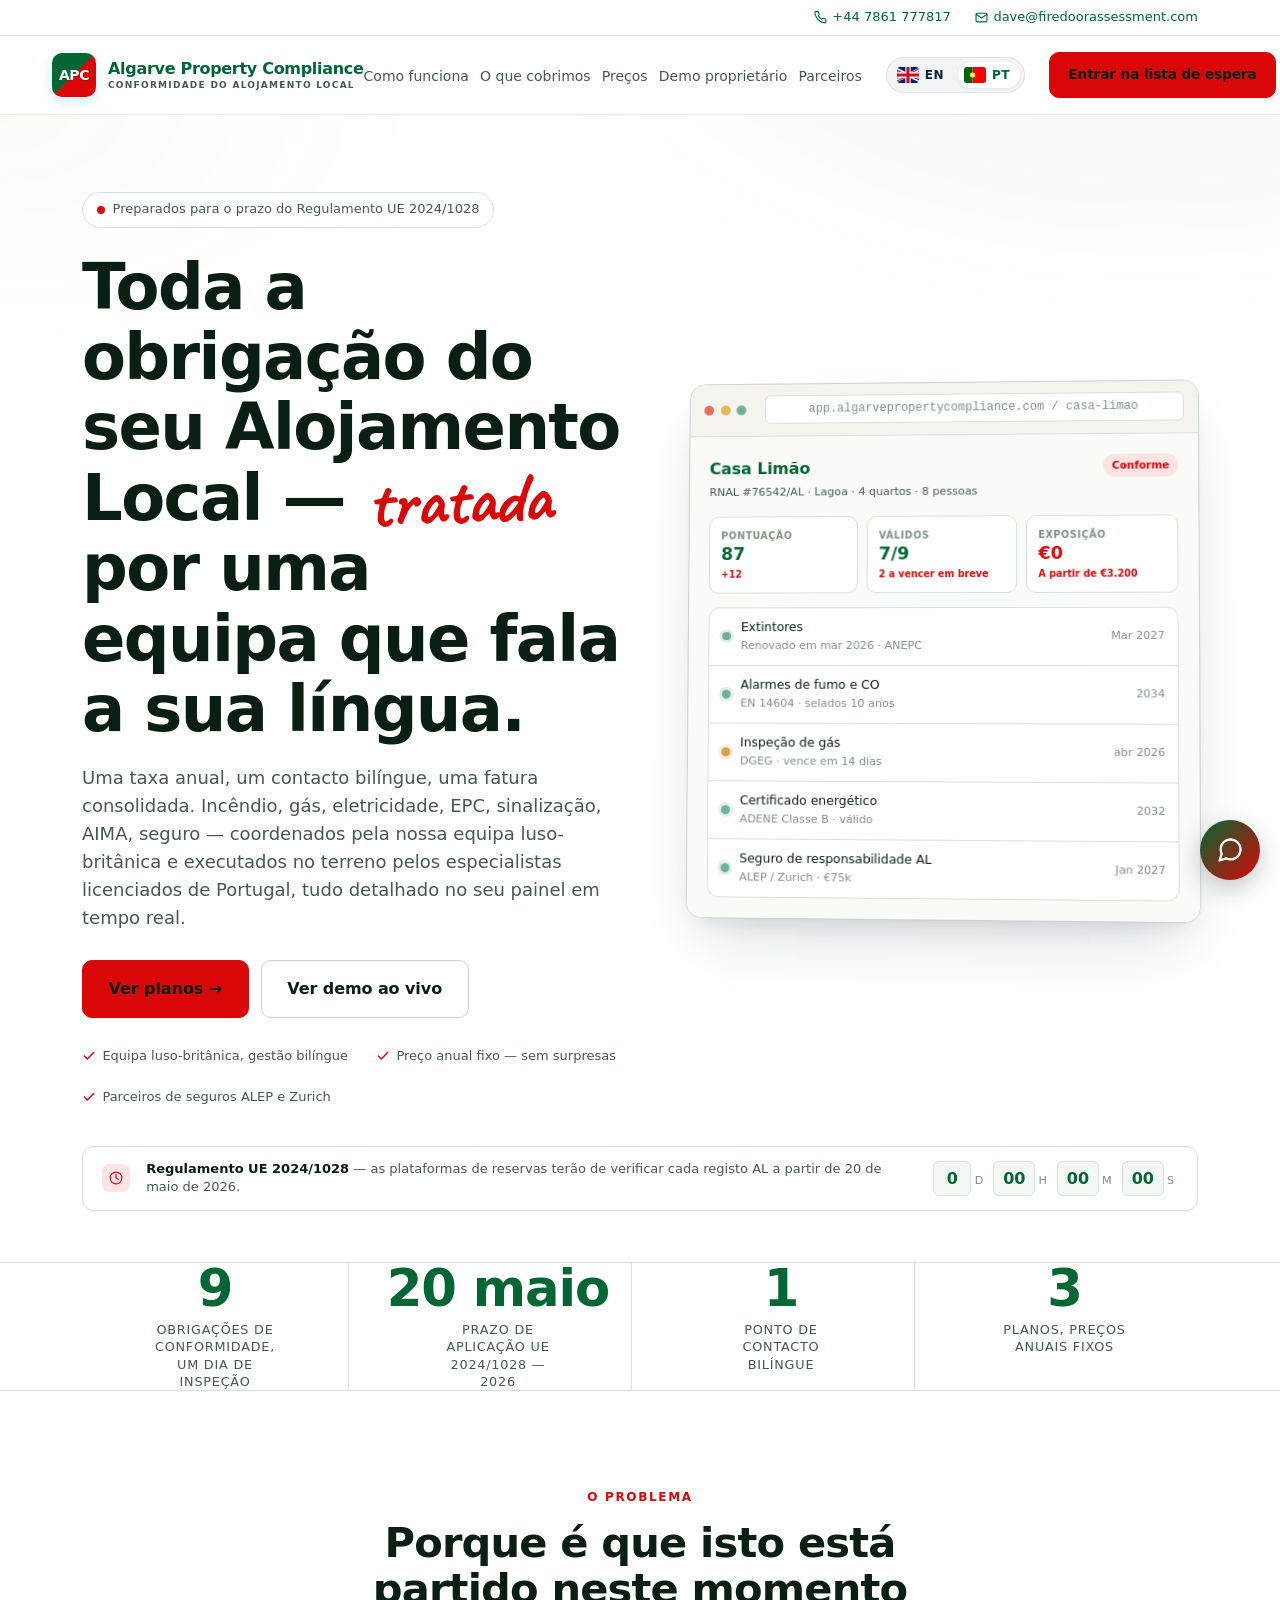
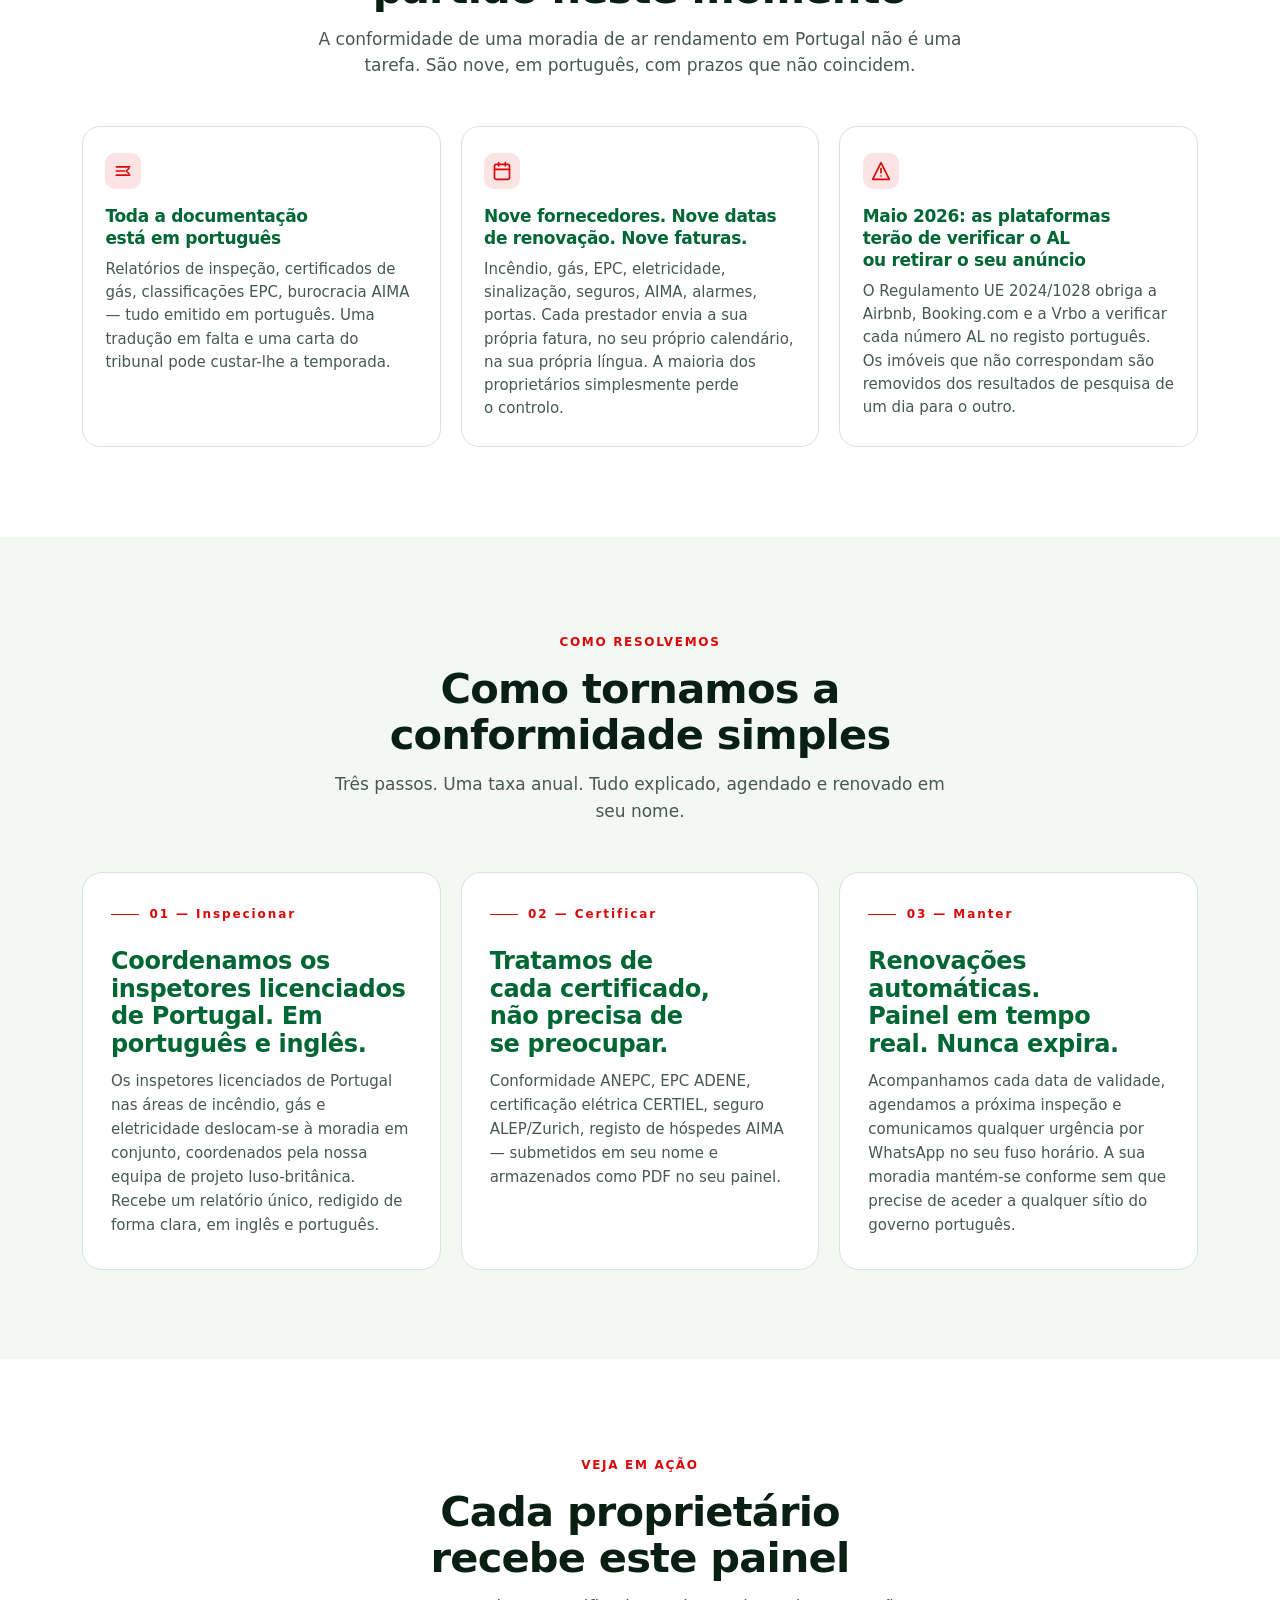
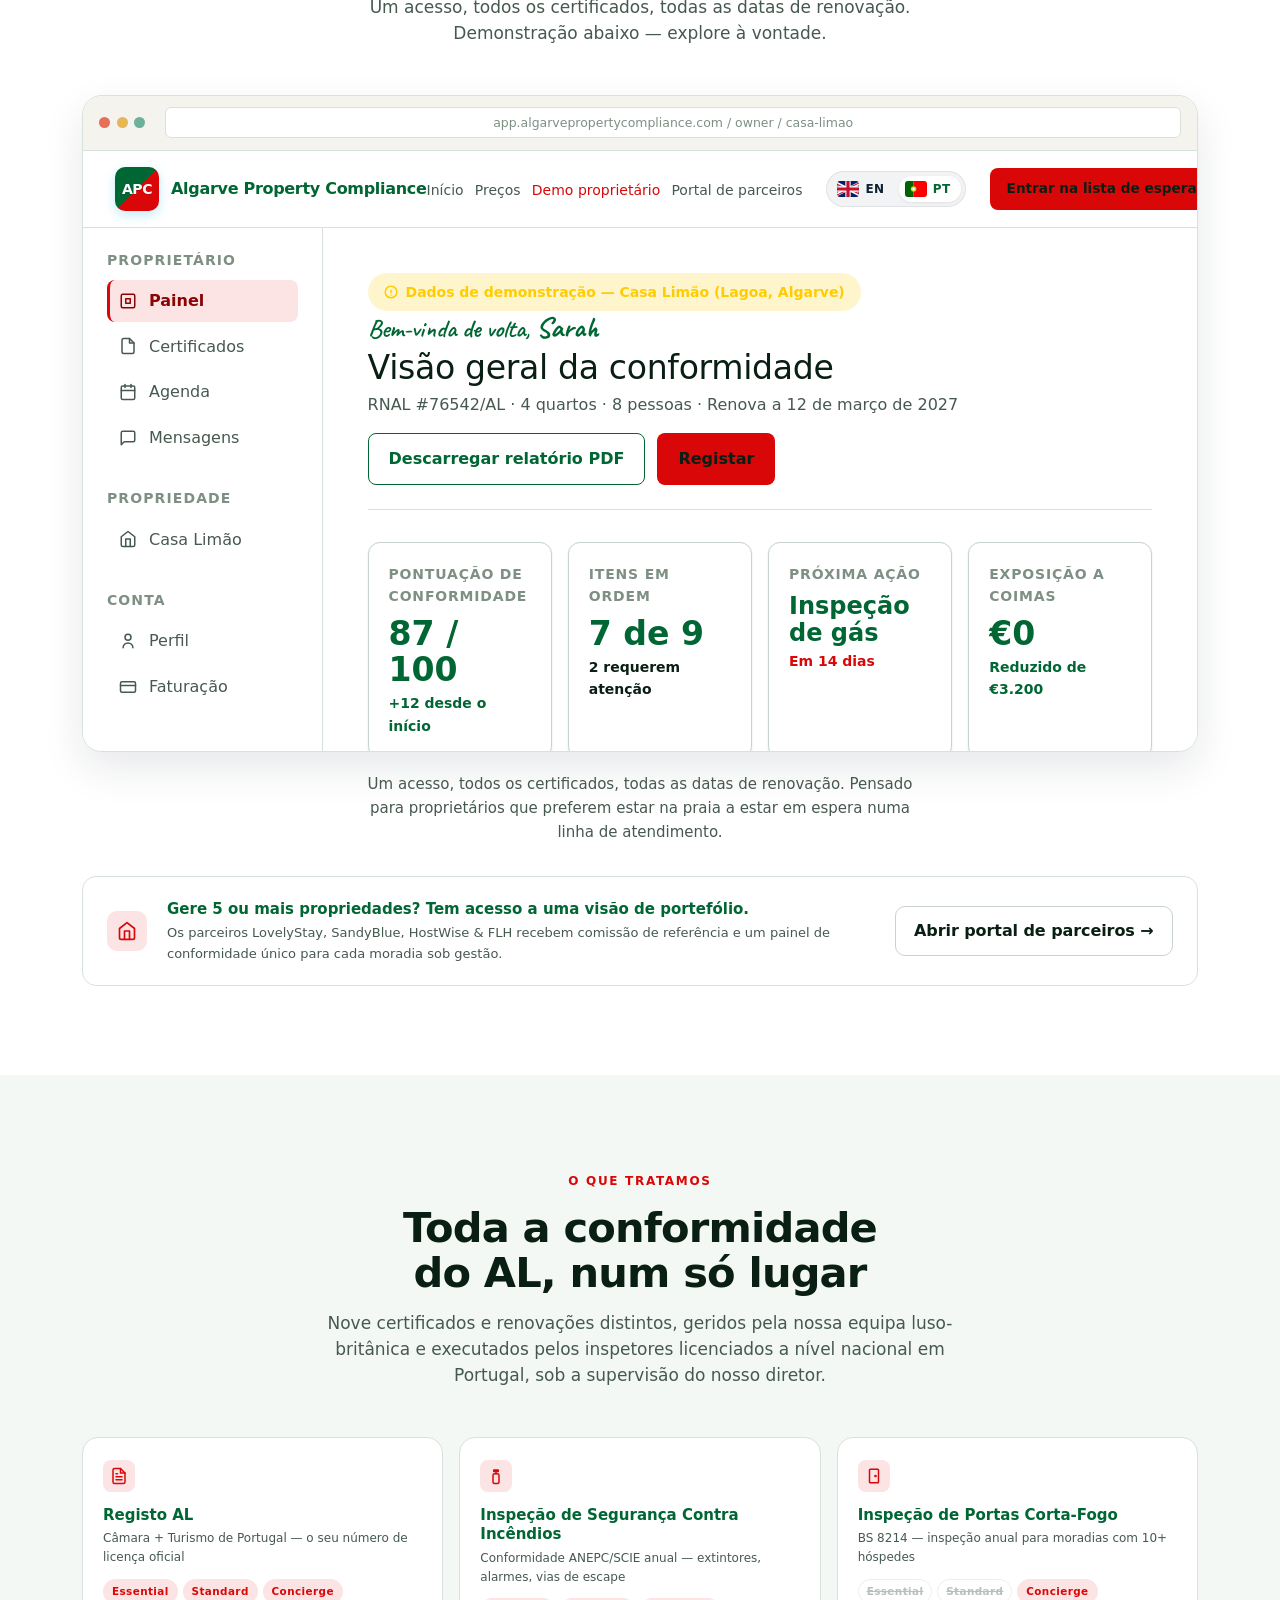
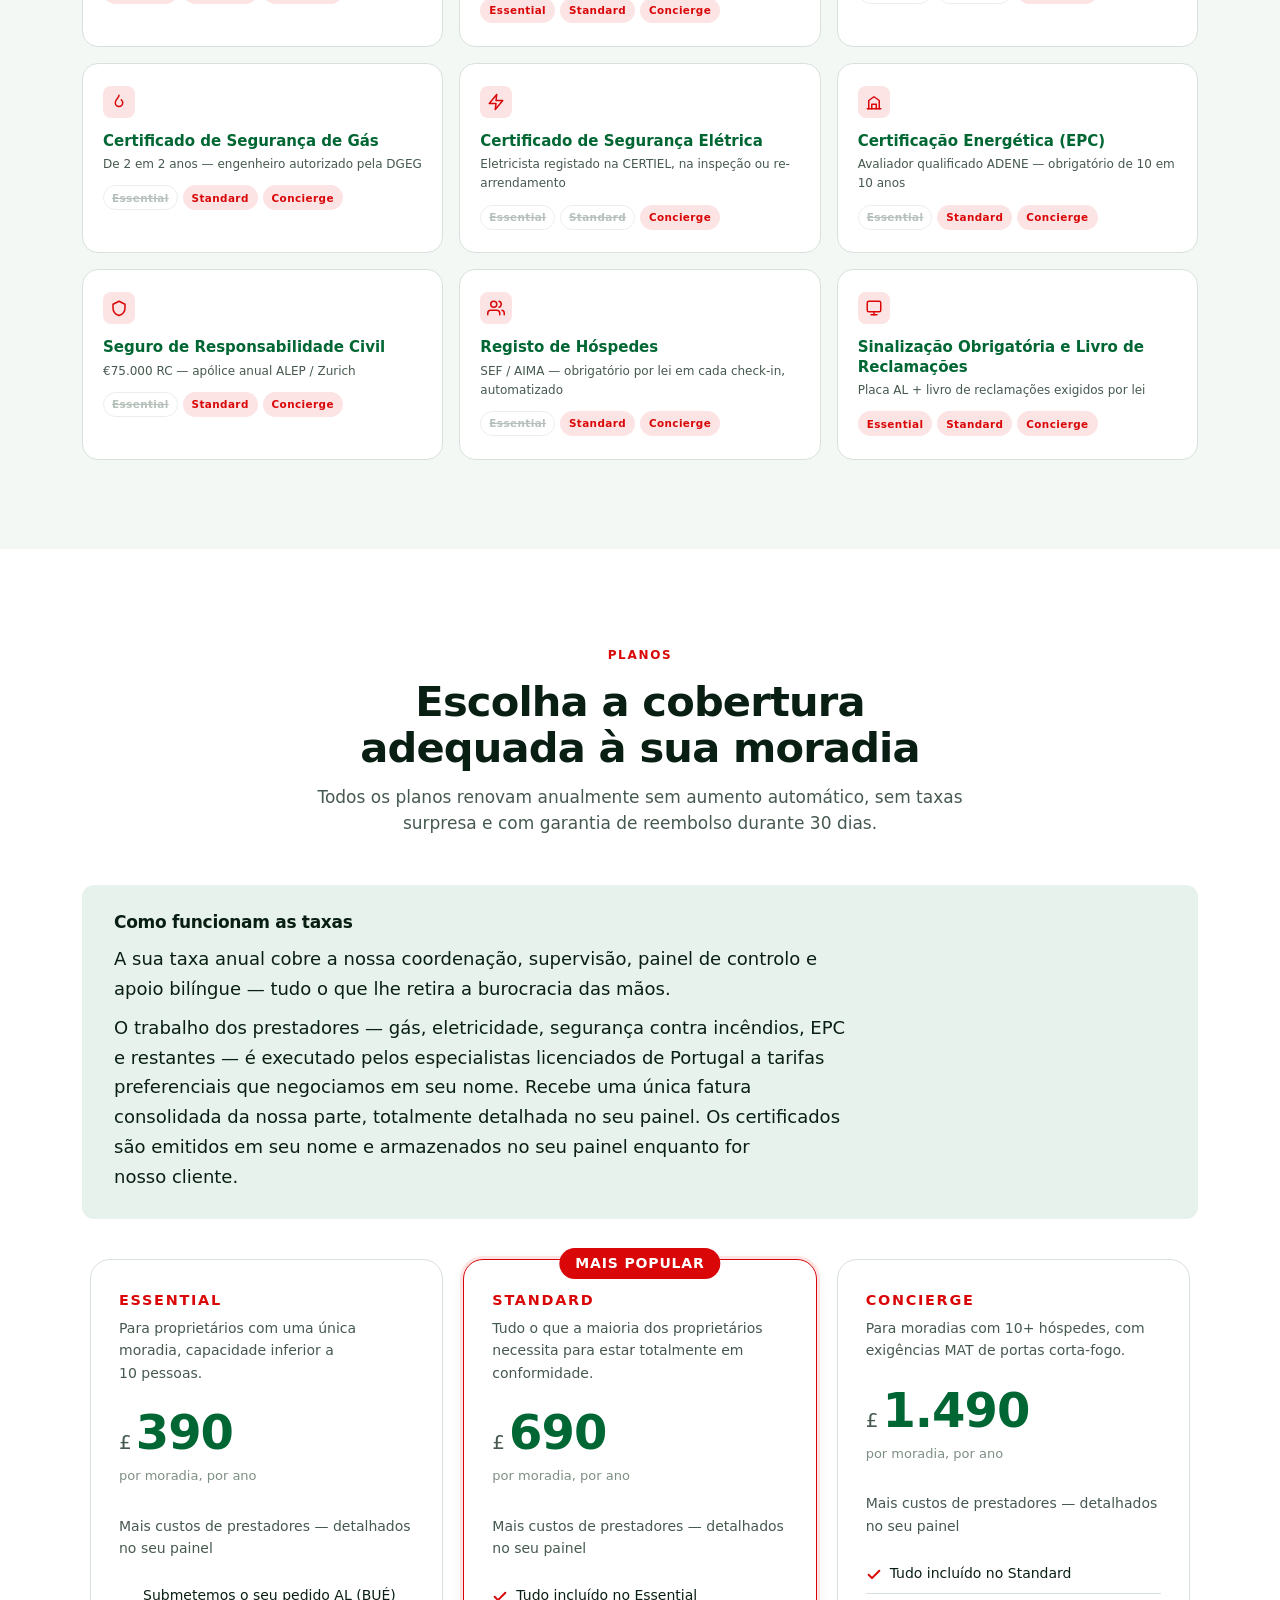
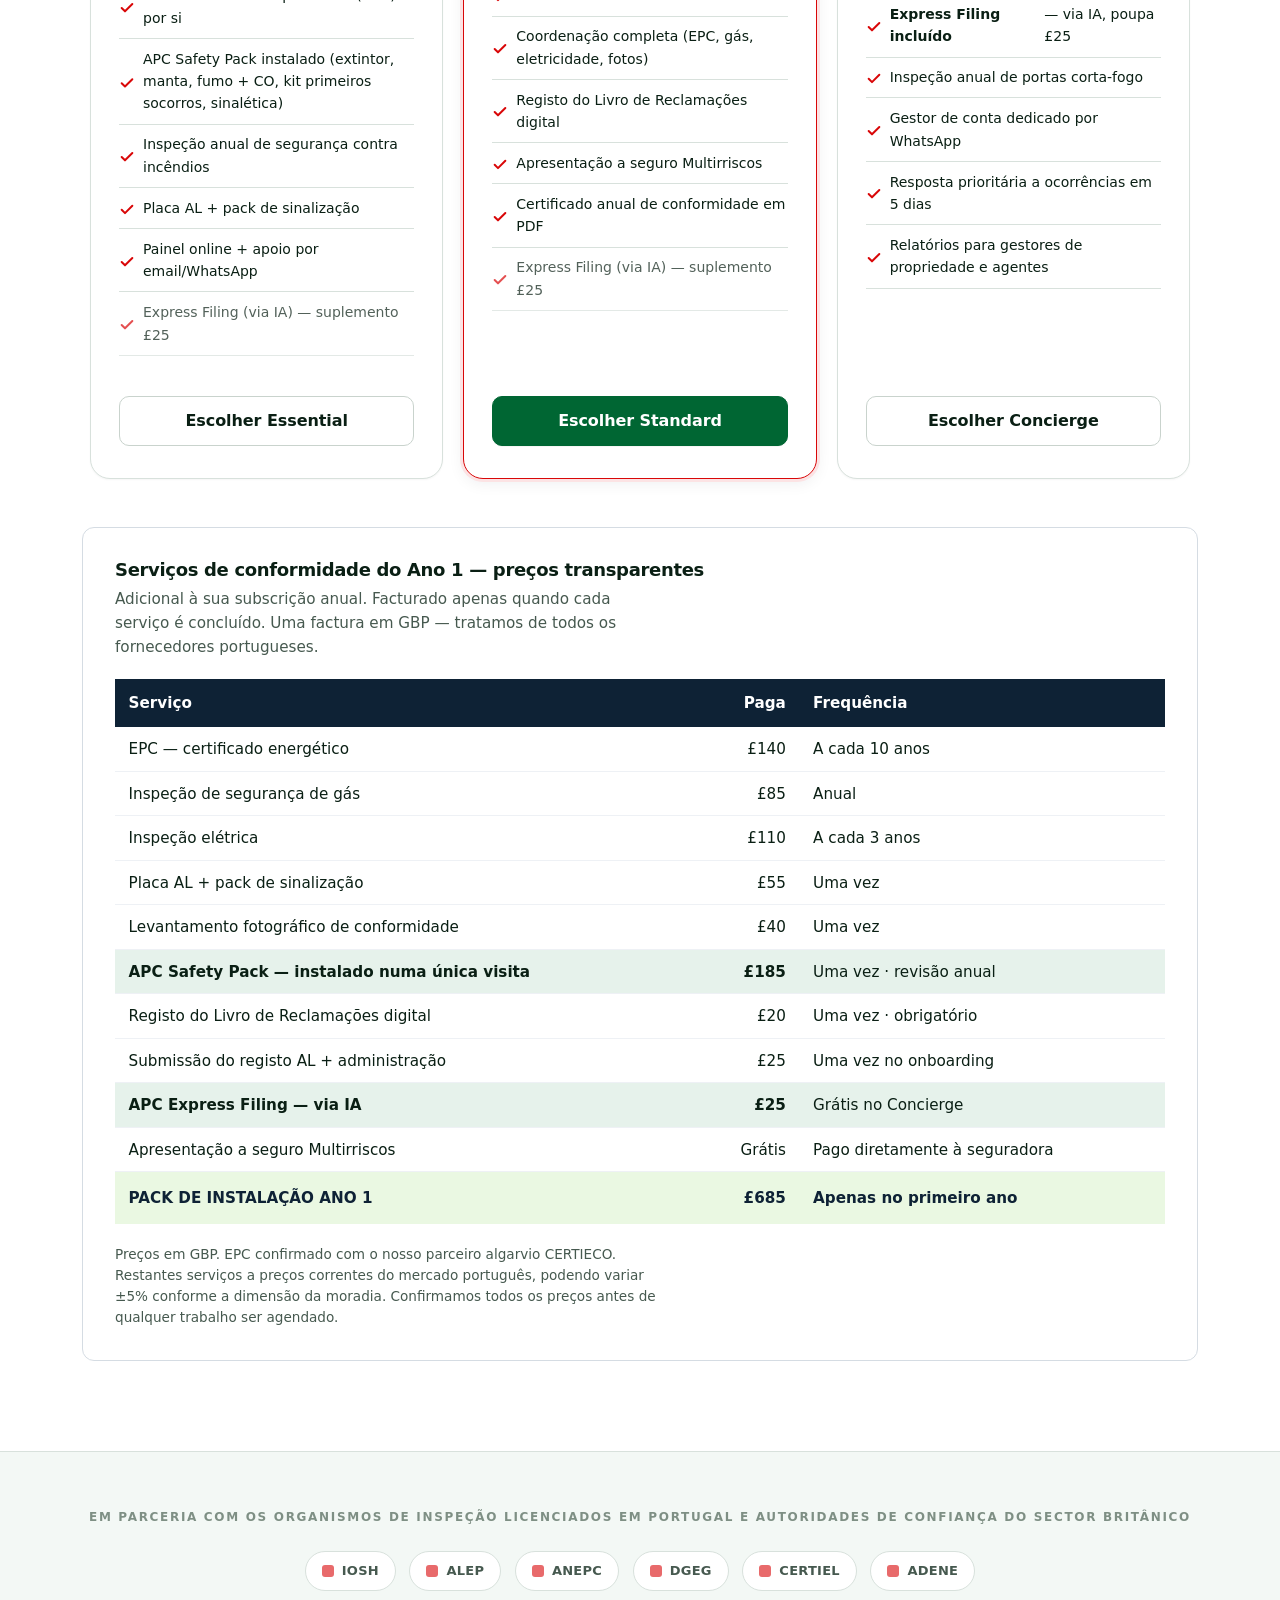
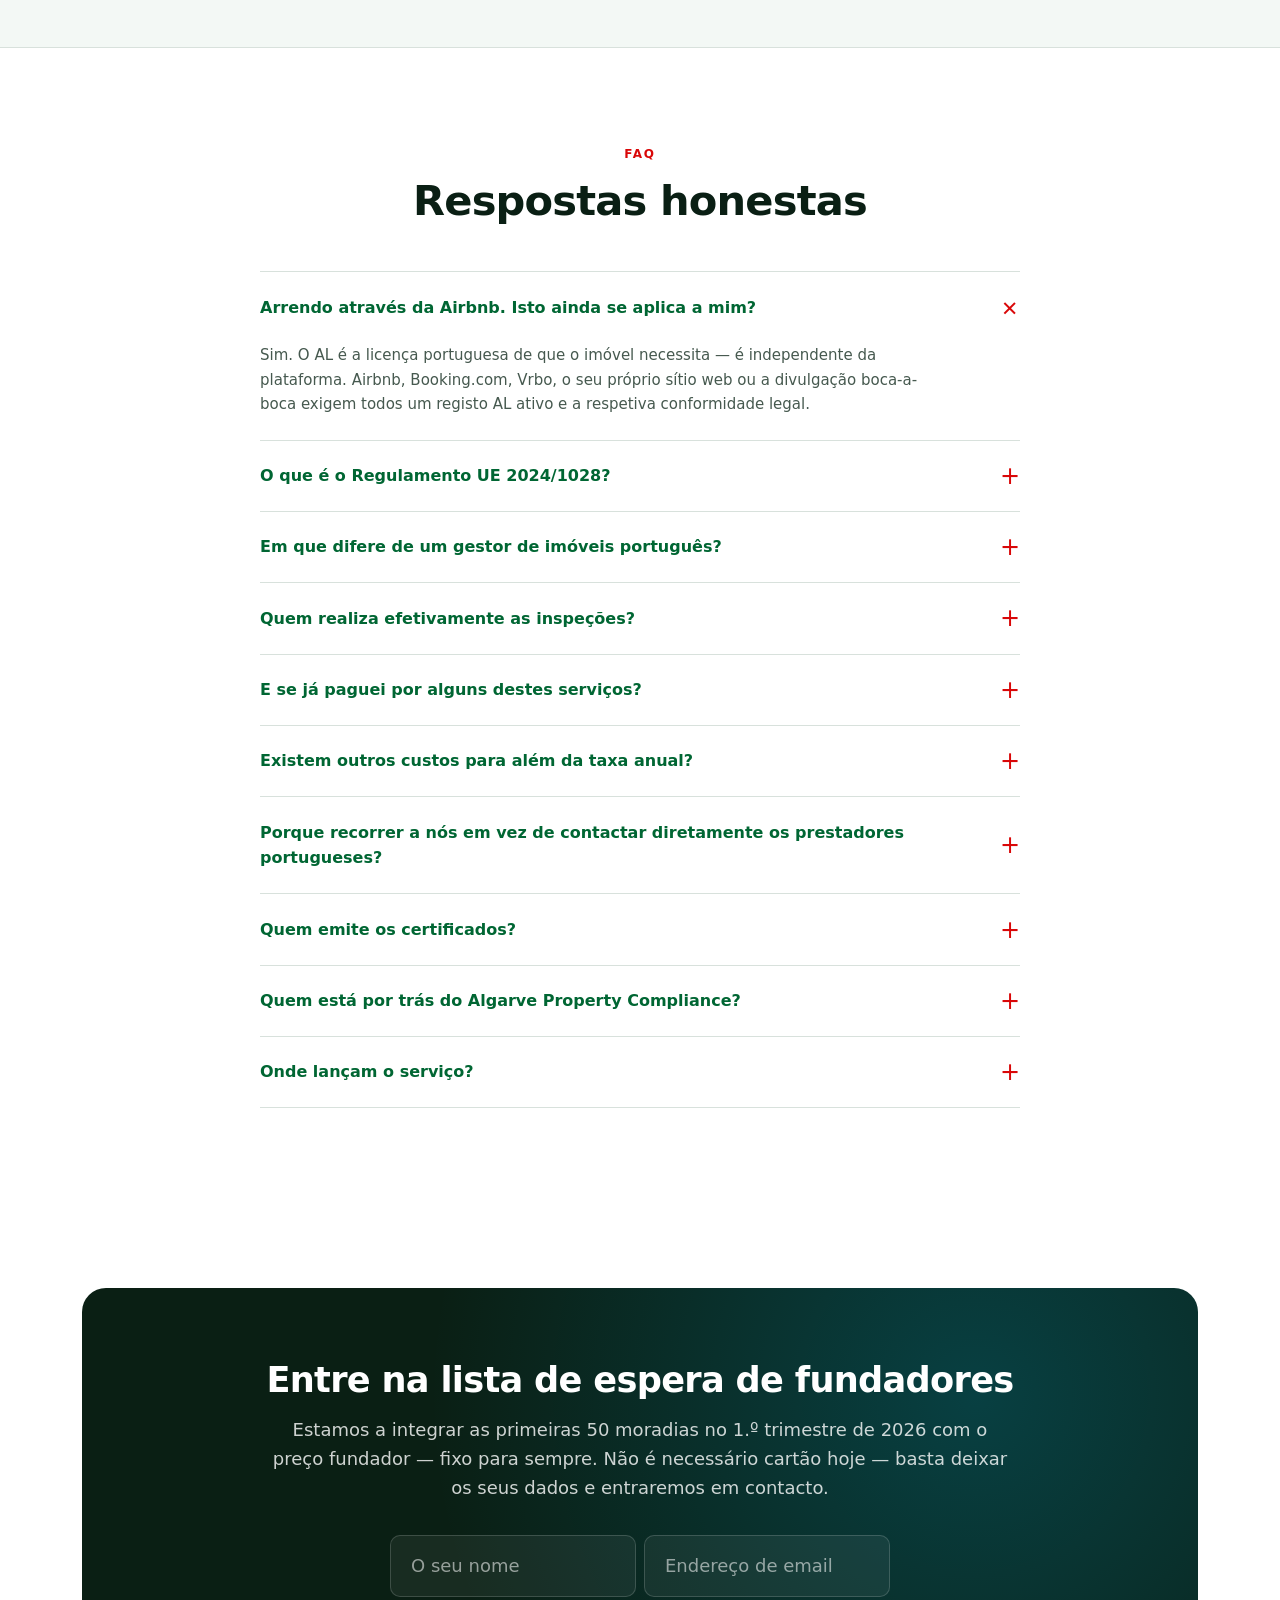
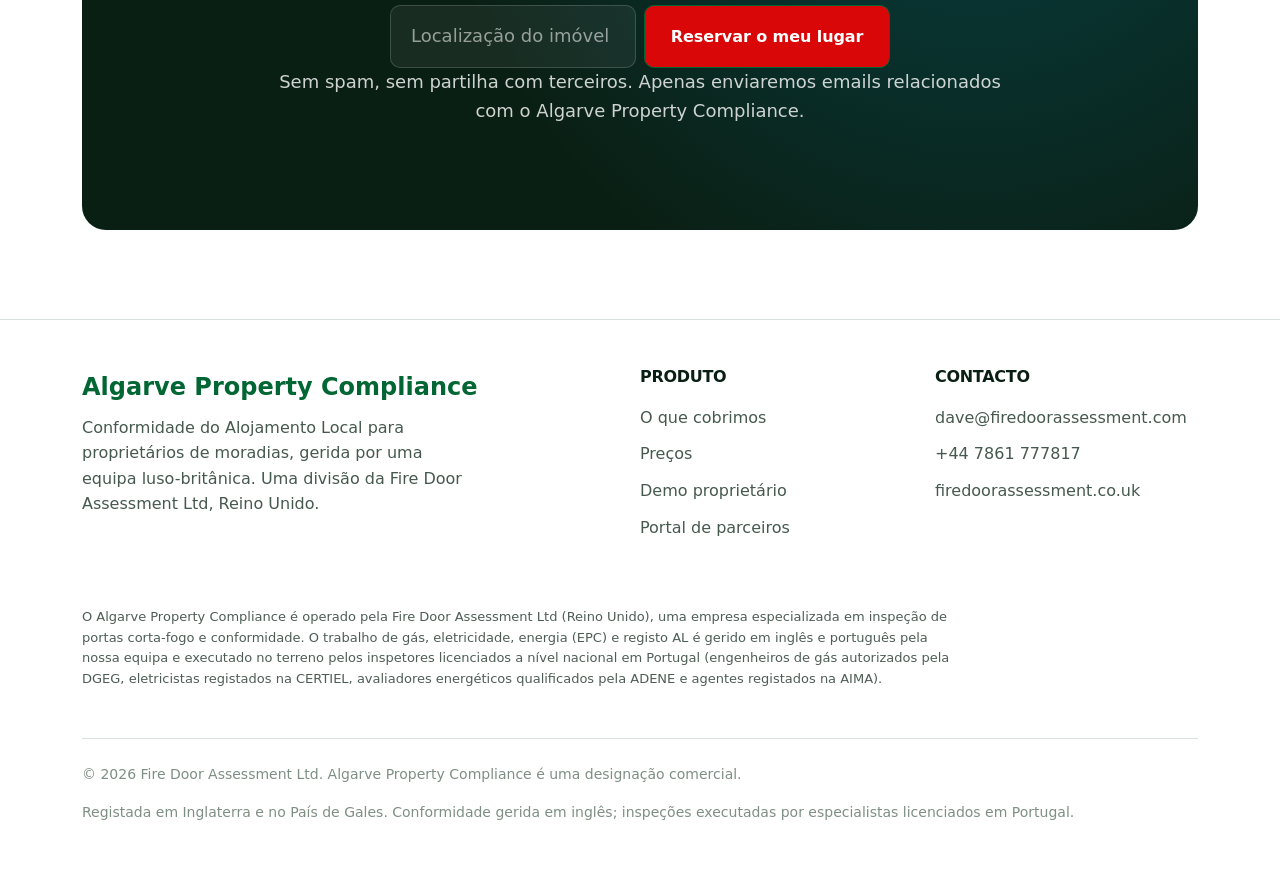
==== index-pt.html @ 3dc0237c "Initial APC stakeholder preview site - Full rebranded site (APC green/red/gold palette) - EN + PT ho" ====
<!doctype html>
<html lang="pt-PT">
  <head>
    <meta charset="UTF-8" />
    <meta name="viewport" content="width=device-width, initial-scale=1.0" />
    <title>Algarve Property Compliance — Toda a conformidade do seu Alojamento Local, tratada por uma equipa que fala a sua língua</title>
    <meta
      name="description"
      content="Uma taxa anual. Toda a obrigação do Alojamento Local coordenada em inglês e português, com os inspetores licenciados de Portugal e supervisionada por um diretor certificado no Reino Unido. Preparados para o prazo do Regulamento UE 2024/1028 — 20 de maio de 2026."
    />
    <meta name="theme-color" content="#006633" />

    <!-- Open Graph -->
    <meta property="og:title" content="Algarve Property Compliance — Toda a conformidade do seu Alojamento Local, numa só plataforma" />
    <meta
      property="og:description"
      content="Uma taxa anual. Toda a obrigação do Alojamento Local, tratada por uma equipa que fala a sua língua. Preparados para o prazo do Regulamento UE 2024/1028 — 20 de maio de 2026."
    />
    <meta property="og:type" content="website" />
    <meta property="og:url" content="https://algarvepropertycompliance.com" />
    <meta property="og:image" content="https://algarvepropertycompliance.com/img/fb-cover.png" />
    <meta property="og:image:width" content="1640" />
    <meta property="og:image:height" content="856" />
    <meta name="twitter:card" content="summary_large_image" />
    <meta name="twitter:title" content="Algarve Property Compliance" />
    <meta name="twitter:description" content="Uma taxa anual. Toda a obrigação do Alojamento Local — tratada por uma equipa que fala a sua língua." />
    <meta name="twitter:image" content="https://algarvepropertycompliance.com/img/fb-cover.png" />

    <!-- Fonts: General Sans (body) + Caveat (script accents) -->
    <link rel="preconnect" href="https://api.fontshare.com" crossorigin />
    <link
      href="https://api.fontshare.com/v2/css?f[]=general-sans@400,500,600,700&display=swap"
      rel="stylesheet"
    />
    <link rel="preconnect" href="https://fonts.googleapis.com" />
    <link rel="preconnect" href="https://fonts.gstatic.com" crossorigin />
    <link href="https://fonts.googleapis.com/css2?family=Caveat:wght@500;600;700&display=swap" rel="stylesheet" />

    <link rel="stylesheet" href="css/style.css" />
    <link rel="stylesheet" href="css/landing.css" />

    <!-- Favicons -->
    <link rel="icon" type="image/png" sizes="32x32" href="img/favicon-32.png" />
    <link rel="icon" type="image/png" sizes="16x16" href="img/favicon-16.png" />
    <link rel="icon" type="image/png" href="img/favicon.png" />

    <!-- PWA: installable web app -->
    <link rel="manifest" href="manifest.webmanifest" />
    <meta name="theme-color" content="#0E2235" media="(prefers-color-scheme: dark)" />

    <!-- iOS Add-to-Home-Screen support -->
    <link rel="apple-touch-icon" sizes="180x180" href="img/apple-touch-icon.png" />
    <meta name="apple-mobile-web-app-capable" content="yes" />
    <meta name="apple-mobile-web-app-status-bar-style" content="black-translucent" />
    <meta name="apple-mobile-web-app-title" content="Algarve AL" />
    <meta name="mobile-web-app-capable" content="yes" />
    <meta name="format-detection" content="telephone=no" />
  </head>
  <body class="landing">
    <!-- ================ CONTACT STRIP ================ -->
    <div class="contact-strip">
      <div class="contact-strip__inner">
        <a href="tel:+447861777817">
          <svg width="13" height="13" viewBox="0 0 24 24" fill="none" stroke="currentColor" stroke-width="2" stroke-linecap="round" stroke-linejoin="round" aria-hidden="true"><path d="M22 16.92v3a2 2 0 0 1-2.18 2 19.79 19.79 0 0 1-8.63-3.07A19.5 19.5 0 0 1 4.69 12a19.79 19.79 0 0 1-3.07-8.67A2 2 0 0 1 3.6 1.18h3a2 2 0 0 1 2 1.72c.127.96.361 1.903.7 2.81a2 2 0 0 1-.45 2.11L7.91 8.84a16 16 0 0 0 6.29 6.29l1.17-.97a2 2 0 0 1 2.11-.45c.907.339 1.85.573 2.81.7A2 2 0 0 1 22 16.92z"/></svg>
          +44 7861 777817
        </a>
        <a href="mailto:dave@firedoorassessment.com">
          <svg width="13" height="13" viewBox="0 0 24 24" fill="none" stroke="currentColor" stroke-width="2" stroke-linecap="round" stroke-linejoin="round" aria-hidden="true"><path d="M4 4h16c1.1 0 2 .9 2 2v12c0 1.1-.9 2-2 2H4c-1.1 0-2-.9-2-2V6c0-1.1.9-2 2-2z"/><polyline points="22,6 12,13 2,6"/></svg>
          dave@firedoorassessment.com
        </a>
      </div>
    </div>

    <!-- ================ HEADER ================ -->
    <header class="header">
      <div class="header__inner">
        <a href="index-pt.html" class="logo logo--c" aria-label="Algarve Property Compliance início">
          <span class="logo__mark" aria-hidden="true"><span>APC</span></span>
          <span class="logo__name">
            <span class="logo__top">Algarve Property Compliance</span>
            <span class="logo__sub">Conformidade do Alojamento Local</span>
          </span>
        </a>

        <nav class="nav">
          <ul class="nav__links">
            <li><a href="#solution">Como funciona</a></li>
            <li><a href="#what">O que cobrimos</a></li>
            <li><a href="#pricing">Preços</a></li>
            <li><a href="owner-dashboard-pt.html">Demo proprietário</a></li>
            <li><a href="partner-portal-pt.html">Parceiros</a></li>
          </ul>
          <div class="lang-switch" role="group" aria-label="Language">
            <a href="index.html" class="lang-switch__btn" lang="en" title="English">
              <span class="flag flag--gb" aria-hidden="true"></span>
              <span class="lang-switch__label">EN</span>
            </a>
            <a href="index-pt.html" class="lang-switch__btn is-active" aria-current="true" lang="pt" title="Português">
              <span class="flag flag--pt" aria-hidden="true"></span>
              <span class="lang-switch__label">PT</span>
            </a>
          </div>
          <a href="#waitlist" class="btn btn--lime"><span class="btn__long">Entrar na lista de espera</span><span class="btn__short">Lista de espera</span></a>
        </nav>
      </div>
    </header>

    <main>
      <!-- ================ HERO ================ -->
      <section class="hero">
        <div class="container">
          <div class="hero__grid">
            <div class="hero__copy">
              <span class="hero__eyebrow">
                <span class="dot" aria-hidden="true"></span>
                Preparados para o prazo do Regulamento UE 2024/1028
              </span>
              <h1 class="hero__title">
                Toda a obrigação do seu Alojamento Local &mdash; <em>tratada</em> por uma equipa que fala a sua língua.
              </h1>
              <p class="hero__subtitle">
                Uma taxa anual, um contacto bilíngue, uma fatura consolidada. Incêndio, gás, eletricidade, EPC, sinalização, AIMA, seguro &mdash; coordenados pela nossa equipa luso-britânica e executados no terreno pelos especialistas licenciados de Portugal, tudo detalhado no seu painel em tempo real.
              </p>
              <div class="hero__actions">
                <a href="#pricing" class="btn btn--lime btn--lg">Ver planos &rarr;</a>
                <a href="#preview" class="btn btn--ghost btn--lg">Ver demo ao vivo</a>
              </div>
              <div class="hero__trust">
                <span>
                  <svg width="14" height="14" viewBox="0 0 24 24" fill="none" stroke="currentColor" stroke-width="2.5" stroke-linecap="round" stroke-linejoin="round" aria-hidden="true"><polyline points="20 6 9 17 4 12"/></svg>
                  Equipa luso-britânica, gestão bilíngue
                </span>
                <span>
                  <svg width="14" height="14" viewBox="0 0 24 24" fill="none" stroke="currentColor" stroke-width="2.5" stroke-linecap="round" stroke-linejoin="round" aria-hidden="true"><polyline points="20 6 9 17 4 12"/></svg>
                  Preço anual fixo &mdash; sem surpresas
                </span>
                <span>
                  <svg width="14" height="14" viewBox="0 0 24 24" fill="none" stroke="currentColor" stroke-width="2.5" stroke-linecap="round" stroke-linejoin="round" aria-hidden="true"><polyline points="20 6 9 17 4 12"/></svg>
                  Parceiros de seguros ALEP e Zurich
                </span>
              </div>
            </div>

            <!-- Hero dashboard mock -->
            <div class="hero__mock" aria-hidden="true">
              <div class="mock">
                <div class="mock__chrome">
                  <span class="mock__dot"></span>
                  <span class="mock__dot"></span>
                  <span class="mock__dot"></span>
                  <span class="mock__url">app.algarvepropertycompliance.com / casa-limao</span>
                </div>
                <div class="mock__body">
                  <div class="mock__head">
                    <div>
                      <div class="mock__title">Casa Lim&atilde;o</div>
                      <div class="mock__sub">RNAL #76542/AL · Lagoa · 4 quartos · 8 pessoas</div>
                    </div>
                    <span class="mock__badge">Conforme</span>
                  </div>
                  <div class="mock__kpis">
                    <div class="mock__kpi">
                      <div class="mock__kpi-label">Pontuação</div>
                      <div class="mock__kpi-value" data-counter="87" data-suffix="">87</div>
                      <div class="mock__kpi-delta">+12</div>
                    </div>
                    <div class="mock__kpi">
                      <div class="mock__kpi-label">Válidos</div>
                      <div class="mock__kpi-value" data-counter="7" data-suffix="/9">7/9</div>
                      <div class="mock__kpi-delta">2 a vencer em breve</div>
                    </div>
                    <div class="mock__kpi">
                      <div class="mock__kpi-label">Exposição</div>
                      <div class="mock__kpi-value" style="color:#D90708;">&euro;0</div>
                      <div class="mock__kpi-delta">A partir de &euro;3.200</div>
                    </div>
                  </div>
                  <div class="mock__rows">
                    <div class="mock__row">
                      <span class="mock__light mock__light--green"></span>
                      <div>
                        <div class="mock__name">Extintores</div>
                        <div class="mock__meta">Renovado em mar 2026 · ANEPC</div>
                      </div>
                      <span class="mock__meta">Mar 2027</span>
                    </div>
                    <div class="mock__row">
                      <span class="mock__light mock__light--green"></span>
                      <div>
                        <div class="mock__name">Alarmes de fumo e CO</div>
                        <div class="mock__meta">EN 14604 · selados 10 anos</div>
                      </div>
                      <span class="mock__meta">2034</span>
                    </div>
                    <div class="mock__row">
                      <span class="mock__light mock__light--amber"></span>
                      <div>
                        <div class="mock__name">Inspeção de gás</div>
                        <div class="mock__meta">DGEG &middot; vence em 14 dias</div>
                      </div>
                      <span class="mock__meta">abr 2026</span>
                    </div>
                    <div class="mock__row">
                      <span class="mock__light mock__light--green"></span>
                      <div>
                        <div class="mock__name">Certificado energético</div>
                        <div class="mock__meta">ADENE Classe B · válido</div>
                      </div>
                      <span class="mock__meta">2032</span>
                    </div>
                    <div class="mock__row">
                      <span class="mock__light mock__light--green"></span>
                      <div>
                        <div class="mock__name">Seguro de responsabilidade AL</div>
                        <div class="mock__meta">ALEP / Zurich · &euro;75k</div>
                      </div>
                      <span class="mock__meta">Jan 2027</span>
                    </div>
                  </div>
                </div>
              </div>
            </div>
          </div>

          <!-- Thin elegant countdown strip -->
          <div class="countdown-strip" role="region" aria-label="Tempo restante até à aplicação do Regulamento UE 2024/1028">
            <div class="countdown-strip__icon" aria-hidden="true">
              <svg width="14" height="14" viewBox="0 0 24 24" fill="none" stroke="currentColor" stroke-width="2" stroke-linecap="round" stroke-linejoin="round"><circle cx="12" cy="12" r="10"/><polyline points="12 6 12 12 16 14"/></svg>
            </div>
            <div class="countdown-strip__text">
              <strong>Regulamento UE 2024/1028</strong> — as plataformas de reservas terão de verificar cada registo AL a partir de 20 de maio de 2026.
            </div>
            <div class="countdown-strip__digits">
              <span class="countdown-strip__num" data-countdown="days">14</span>
              <span class="countdown-strip__sep">d</span>
              <span class="countdown-strip__num" data-countdown="hours">06</span>
              <span class="countdown-strip__sep">h</span>
              <span class="countdown-strip__num" data-countdown="minutes">23</span>
              <span class="countdown-strip__sep">m</span>
              <span class="countdown-strip__num" data-countdown="seconds">00</span>
              <span class="countdown-strip__sep">s</span>
            </div>
          </div>
        </div>
      </section>

      <!-- ================ STATS STRIP ================ -->
      <section class="stats reveal">
        <div class="container">
          <div class="stats__row">
            <div class="stat">
              <div class="stat__value">9</div>
              <div class="stat__label">Obrigações de conformidade, um dia de inspeção</div>
            </div>
            <div class="stat">
              <div class="stat__value">20 maio</div>
              <div class="stat__label">Prazo de aplicação UE 2024/1028 — 2026</div>
            </div>
            <div class="stat">
              <div class="stat__value">1</div>
              <div class="stat__label">Ponto de contacto bilíngue</div>
            </div>
            <div class="stat">
              <div class="stat__value">3</div>
              <div class="stat__label">Planos, preços anuais fixos</div>
            </div>
          </div>
        </div>
      </section>

      <!-- ================ THE HEADACHE ================ -->
      <section class="reveal" id="problem">
        <div class="container">
          <div class="section-header section-header--center">
            <span class="section-header__eyebrow">O problema</span>
            <h2 class="section-header__title">Porque é que isto está partido neste momento</h2>
            <p class="section-header__subtitle">
              A conformidade de uma moradia de ar rendamento em Portugal não é uma tarefa. São nove,
              em português, com prazos que não coincidem.
            </p>
          </div>

          <div class="pain-grid">
            <article class="pain-card">
              <div class="pain-card__icon" aria-hidden="true">
                <svg width="20" height="20" viewBox="0 0 24 24" fill="none" stroke="currentColor" stroke-width="2" stroke-linecap="round" stroke-linejoin="round"><path d="M4 7h16M4 12h10M4 17h16"/><path d="M19 9l-3 3 3 3"/></svg>
              </div>
              <h3 class="pain-card__title">Toda a documentação está em português</h3>
              <p class="pain-card__body">
                Relatórios de inspeção, certificados de gás, classificações EPC, burocracia AIMA &mdash; tudo emitido em português. Uma tradução em falta e uma carta do tribunal pode custar-lhe a temporada.
              </p>
            </article>

            <article class="pain-card">
              <div class="pain-card__icon" aria-hidden="true">
                <svg width="20" height="20" viewBox="0 0 24 24" fill="none" stroke="currentColor" stroke-width="2" stroke-linecap="round" stroke-linejoin="round"><rect x="3" y="4" width="18" height="18" rx="2"/><line x1="16" y1="2" x2="16" y2="6"/><line x1="8" y1="2" x2="8" y2="6"/><line x1="3" y1="10" x2="21" y2="10"/></svg>
              </div>
              <h3 class="pain-card__title">Nove fornecedores. Nove datas de renovação. Nove faturas.</h3>
              <p class="pain-card__body">
                Incêndio, gás, EPC, eletricidade, sinalização, seguros, AIMA, alarmes, portas. Cada
                prestador envia a sua própria fatura, no seu próprio calendário, na sua própria língua.
                A maioria dos proprietários simplesmente perde o controlo.
              </p>
            </article>

            <article class="pain-card">
              <div class="pain-card__icon" aria-hidden="true">
                <svg width="20" height="20" viewBox="0 0 24 24" fill="none" stroke="currentColor" stroke-width="2" stroke-linecap="round" stroke-linejoin="round"><path d="M12 2 L2 22 H22 Z"/><line x1="12" y1="9" x2="12" y2="14"/><line x1="12" y1="18" x2="12.01" y2="18"/></svg>
              </div>
              <h3 class="pain-card__title">Maio 2026: as plataformas terão de verificar o AL ou retirar o seu anúncio</h3>
              <p class="pain-card__body">
                O Regulamento UE 2024/1028 obriga a Airbnb, Booking.com e a Vrbo a verificar cada
                número AL no registo português. Os imóveis que não correspondam
                são removidos dos resultados de pesquisa de um dia para o outro.
              </p>
            </article>
          </div>
        </div>
      </section>

      <!-- ================ HOW WE SOLVE IT ================ -->
      <section class="reveal" id="solution" style="background: var(--color-surface-offset);">
        <div class="container">
          <div class="section-header section-header--center">
            <span class="section-header__eyebrow">Como resolvemos</span>
            <h2 class="section-header__title">Como tornamos a conformidade simples</h2>
            <p class="section-header__subtitle">
              Três passos. Uma taxa anual. Tudo explicado, agendado e renovado em seu nome.
            </p>
          </div>

          <div class="steps">
            <article class="step">
              <span class="step__num">01 — Inspecionar</span>
              <h3 class="step__title">Coordenamos os inspetores licenciados de Portugal. Em português e inglês.</h3>
              <p class="step__body">
                Os inspetores licenciados de Portugal nas áreas de incêndio, gás e eletricidade deslocam-se à moradia em conjunto, coordenados pela nossa equipa de projeto luso-britânica. Recebe um relatório único, redigido de forma clara, em inglês e português.
              </p>
            </article>

            <article class="step">
              <span class="step__num">02 — Certificar</span>
              <h3 class="step__title">Tratamos de cada certificado, não precisa de se preocupar.</h3>
              <p class="step__body">
                Conformidade ANEPC, EPC ADENE, certificação elétrica CERTIEL, seguro ALEP/Zurich,
                registo de hóspedes AIMA &mdash; submetidos em seu nome e armazenados como
                PDF no seu painel.
              </p>
            </article>

            <article class="step">
              <span class="step__num">03 — Manter</span>
              <h3 class="step__title">Renovações automáticas. Painel em tempo real. Nunca expira.</h3>
              <p class="step__body">
                Acompanhamos cada data de validade, agendamos a próxima inspeção e comunicamos
                qualquer urgência por WhatsApp no seu fuso horário. A sua moradia mantém-se conforme
                sem que precise de aceder a qualquer sítio do governo português.
              </p>
            </article>
          </div>
        </div>
      </section>

      <!-- ================ SEE IT WORKING ================ -->
      <section class="reveal" id="preview">
        <div class="container">
          <div class="section-header section-header--center">
            <span class="section-header__eyebrow">Veja em ação</span>
            <h2 class="section-header__title">Cada proprietário recebe este painel</h2>
            <p class="section-header__subtitle">
              Um acesso, todos os certificados, todas as datas de renovação. Demonstração abaixo — explore à vontade.
            </p>
          </div>

          <div class="preview">
            <div class="preview__chrome" aria-hidden="true">
              <span class="preview__dot"></span>
              <span class="preview__dot"></span>
              <span class="preview__dot"></span>
              <span class="preview__url">app.algarvepropertycompliance.com / owner / casa-limao</span>
            </div>
            <iframe
              class="preview__frame"
              src="owner-dashboard-pt.html"
              title="Demonstração ao vivo do painel do proprietário"
              loading="lazy"
            ></iframe>
          </div>

          <p class="preview-caption">
            Um acesso, todos os certificados, todas as datas de renovação. Pensado para proprietários
            que preferem estar na praia a estar em espera numa linha de atendimento.
          </p>

          <div class="partner-callout">
            <div class="partner-callout__icon" aria-hidden="true">
              <svg width="20" height="20" viewBox="0 0 24 24" fill="none" stroke="currentColor" stroke-width="2" stroke-linecap="round" stroke-linejoin="round"><path d="M3 9l9-7 9 7v11a2 2 0 0 1-2 2H5a2 2 0 0 1-2-2z"/><polyline points="9 22 9 12 15 12 15 22"/></svg>
            </div>
            <div class="partner-callout__text">
              <div class="partner-callout__title">Gere 5 ou mais propriedades? Tem acesso a uma visão de portefólio.</div>
              <div class="partner-callout__sub">
                Os parceiros LovelyStay, SandyBlue, HostWise &amp; FLH recebem comissão de referência e um painel de conformidade único para cada moradia sob gestão.
              </div>
            </div>
            <a href="partner-portal-pt.html" class="btn btn--ghost">Abrir portal de parceiros &rarr;</a>
          </div>
        </div>
      </section>

      <!-- ================ WHAT WE HANDLE ================ -->
      <section class="reveal" id="what" style="background: var(--color-surface-offset);">
        <div class="container">
          <div class="section-header section-header--center">
            <span class="section-header__eyebrow">O que tratamos</span>
            <h2 class="section-header__title">Toda a conformidade do AL, num só lugar</h2>
            <p class="section-header__subtitle">
              Nove certificados e renovações distintos, geridos pela nossa equipa luso-britânica
              e executados pelos inspetores licenciados a nível nacional em Portugal, sob a supervisão do nosso diretor.
            </p>
          </div>

          <div class="obs-grid">
            <!-- 1 AL Registration -->
            <article class="ob">
              <div class="ob__icon" aria-hidden="true">
                <svg width="18" height="18" viewBox="0 0 24 24" fill="none" stroke="currentColor" stroke-width="2" stroke-linecap="round" stroke-linejoin="round"><path d="M14 2H6a2 2 0 0 0-2 2v16a2 2 0 0 0 2 2h12a2 2 0 0 0 2-2V8z"/><polyline points="14 2 14 8 20 8"/><line x1="16" y1="13" x2="8" y2="13"/><line x1="16" y1="17" x2="8" y2="17"/><polyline points="10 9 9 9 8 9"/></svg>
              </div>
              <div class="ob__name">Registo AL</div>
              <div class="ob__cadence">C&acirc;mara + Turismo de Portugal — o seu número de licença oficial</div>
              <div class="ob__plans">
                <span class="ob__chip ob__chip--active">Essential</span>
                <span class="ob__chip ob__chip--active">Standard</span>
                <span class="ob__chip ob__chip--active">Concierge</span>
              </div>
            </article>

            <!-- 2 Fire Safety Inspection -->
            <article class="ob">
              <div class="ob__icon" aria-hidden="true">
                <svg width="18" height="18" viewBox="0 0 24 24" fill="none" stroke="currentColor" stroke-width="2" stroke-linecap="round" stroke-linejoin="round"><path d="M9 4h6v2H9z"/><path d="M12 6v3"/><rect x="8" y="9" width="8" height="13" rx="2"/></svg>
              </div>
              <div class="ob__name">Inspeção de Segurança Contra Incêndios</div>
              <div class="ob__cadence">Conformidade ANEPC/SCIE anual — extintores, alarmes, vias de escape</div>
              <div class="ob__plans">
                <span class="ob__chip ob__chip--active">Essential</span>
                <span class="ob__chip ob__chip--active">Standard</span>
                <span class="ob__chip ob__chip--active">Concierge</span>
              </div>
            </article>

            <!-- 3 Fire Door Survey -->
            <article class="ob">
              <div class="ob__icon" aria-hidden="true">
                <svg width="18" height="18" viewBox="0 0 24 24" fill="none" stroke="currentColor" stroke-width="2" stroke-linecap="round" stroke-linejoin="round"><rect x="6" y="3" width="12" height="18" rx="1"/><circle cx="14" cy="12" r="0.8"/></svg>
              </div>
              <div class="ob__name">Inspeção de Portas Corta-Fogo</div>
              <div class="ob__cadence">BS&nbsp;8214 — inspeção anual para moradias com 10+ hóspedes</div>
              <div class="ob__plans">
                <span class="ob__chip">Essential</span>
                <span class="ob__chip">Standard</span>
                <span class="ob__chip ob__chip--active">Concierge</span>
              </div>
            </article>

            <!-- 4 Gas Safety Certificate -->
            <article class="ob">
              <div class="ob__icon" aria-hidden="true">
                <svg width="18" height="18" viewBox="0 0 24 24" fill="none" stroke="currentColor" stroke-width="2" stroke-linecap="round" stroke-linejoin="round"><path d="M12 3c0 4-5 5-5 10a5 5 0 0 0 10 0c0-2-1-3-2-4"/></svg>
              </div>
              <div class="ob__name">Certificado de Segurança de Gás</div>
              <div class="ob__cadence">De 2 em 2 anos — engenheiro autorizado pela DGEG</div>
              <div class="ob__plans">
                <span class="ob__chip">Essential</span>
                <span class="ob__chip ob__chip--active">Standard</span>
                <span class="ob__chip ob__chip--active">Concierge</span>
              </div>
            </article>

            <!-- 5 Electrical Safety Certificate -->
            <article class="ob">
              <div class="ob__icon" aria-hidden="true">
                <svg width="18" height="18" viewBox="0 0 24 24" fill="none" stroke="currentColor" stroke-width="2" stroke-linecap="round" stroke-linejoin="round"><polyline points="13 2 3 14 12 14 11 22 21 10 12 10 13 2"/></svg>
              </div>
              <div class="ob__name">Certificado de Segurança Elétrica</div>
              <div class="ob__cadence">Eletricista registado na CERTIEL, na inspeção ou re-arrendamento</div>
              <div class="ob__plans">
                <span class="ob__chip">Essential</span>
                <span class="ob__chip">Standard</span>
                <span class="ob__chip ob__chip--active">Concierge</span>
              </div>
            </article>

            <!-- 6 EPC -->
            <article class="ob">
              <div class="ob__icon" aria-hidden="true">
                <svg width="18" height="18" viewBox="0 0 24 24" fill="none" stroke="currentColor" stroke-width="2" stroke-linecap="round" stroke-linejoin="round"><path d="M3 21h18"/><path d="M5 21V10l7-5 7 5v11"/><path d="M9 21v-6h6v6"/></svg>
              </div>
              <div class="ob__name">Certificação Energética (EPC)</div>
              <div class="ob__cadence">Avaliador qualificado ADENE — obrigatório de 10 em 10 anos</div>
              <div class="ob__plans">
                <span class="ob__chip">Essential</span>
                <span class="ob__chip ob__chip--active">Standard</span>
                <span class="ob__chip ob__chip--active">Concierge</span>
              </div>
            </article>

            <!-- 7 Public Liability Insurance -->
            <article class="ob">
              <div class="ob__icon" aria-hidden="true">
                <svg width="18" height="18" viewBox="0 0 24 24" fill="none" stroke="currentColor" stroke-width="2" stroke-linecap="round" stroke-linejoin="round"><path d="M12 3l8 4v5c0 5-3.5 8.5-8 10-4.5-1.5-8-5-8-10V7z"/></svg>
              </div>
              <div class="ob__name">Seguro de Responsabilidade Civil</div>
              <div class="ob__cadence">&euro;75.000 RC — apólice anual ALEP / Zurich</div>
              <div class="ob__plans">
                <span class="ob__chip">Essential</span>
                <span class="ob__chip ob__chip--active">Standard</span>
                <span class="ob__chip ob__chip--active">Concierge</span>
              </div>
            </article>

            <!-- 8 Guest Registration -->
            <article class="ob">
              <div class="ob__icon" aria-hidden="true">
                <svg width="18" height="18" viewBox="0 0 24 24" fill="none" stroke="currentColor" stroke-width="2" stroke-linecap="round" stroke-linejoin="round"><path d="M17 21v-2a4 4 0 0 0-4-4H5a4 4 0 0 0-4 4v2"/><circle cx="9" cy="7" r="4"/><path d="M23 21v-2a4 4 0 0 0-3-3.87"/><path d="M16 3.13a4 4 0 0 1 0 7.75"/></svg>
              </div>
              <div class="ob__name">Registo de Hóspedes</div>
              <div class="ob__cadence">SEF / AIMA — obrigatório por lei em cada check-in, automatizado</div>
              <div class="ob__plans">
                <span class="ob__chip">Essential</span>
                <span class="ob__chip ob__chip--active">Standard</span>
                <span class="ob__chip ob__chip--active">Concierge</span>
              </div>
            </article>

            <!-- 9 Mandatory Signage & Complaints Book -->
            <article class="ob">
              <div class="ob__icon" aria-hidden="true">
                <svg width="18" height="18" viewBox="0 0 24 24" fill="none" stroke="currentColor" stroke-width="2" stroke-linecap="round" stroke-linejoin="round"><rect x="3" y="3" width="18" height="14" rx="2"/><path d="M8 21h8"/><path d="M12 17v4"/></svg>
              </div>
              <div class="ob__name">Sinalização Obrigatória e Livro de Reclamações</div>
              <div class="ob__cadence">Placa AL + livro de reclamações exigidos por lei</div>
              <div class="ob__plans">
                <span class="ob__chip ob__chip--active">Essential</span>
                <span class="ob__chip ob__chip--active">Standard</span>
                <span class="ob__chip ob__chip--active">Concierge</span>
              </div>
            </article>
          </div>
        </div>
      </section>

      <!-- ================ PRICING ================ -->
      <section class="reveal" id="pricing">
        <div class="container container--wide">
          <div class="section-header section-header--center">
            <span class="section-header__eyebrow">Planos</span>
            <h2 class="section-header__title">Escolha a cobertura adequada à sua moradia</h2>
            <p class="section-header__subtitle">
              Todos os planos renovam anualmente sem aumento automático, sem taxas surpresa e com garantia
              de reembolso durante 30 dias.
            </p>
          </div>

          <div class="how-fees-work" style="background:#E6F2EB;border-radius:12px;padding:1.75rem 2rem;margin-bottom:2.5rem;">
            <h3 style="margin:0 0 0.75rem;font-size:1.0625rem;font-weight:600;">Como funcionam as taxas</h3>
            <p style="margin:0 0 0.6rem;line-height:1.65;">A sua taxa anual cobre a nossa coordenação, supervisão, painel de controlo e apoio bilíngue &mdash; tudo o que lhe retira a burocracia das mãos.</p>
            <p style="margin:0;line-height:1.65;">O trabalho dos prestadores &mdash; gás, eletricidade, segurança contra incêndios, EPC e restantes &mdash; é executado pelos especialistas licenciados de Portugal a tarifas preferenciais que negociamos em seu nome. Recebe uma única fatura consolidada da nossa parte, totalmente detalhada no seu painel. Os certificados são emitidos em seu nome e armazenados no seu painel enquanto for nosso cliente.</p>
          </div>

          <div class="pricing-grid">
            <article class="price-card">
              <h3 class="price-card__name">Essential</h3>
              <p class="price-card__tag">Para proprietários com uma única moradia, capacidade inferior a 10 pessoas.</p>
              <div class="price-card__price">
                <span class="price-card__currency">&pound;</span>
                <span class="price-card__amount">390</span>
              </div>
              <p class="price-card__period">por moradia, por ano</p>
              <p style="font-size:0.875rem;color:var(--color-text-muted,#46594F);margin:0.25rem 0 1rem;">Mais custos de prestadores &mdash; detalhados no seu painel</p>
              <ul class="price-card__features">
                <li><svg width="16" height="16" viewBox="0 0 24 24" fill="none" stroke="currentColor" stroke-width="3" stroke-linecap="round" stroke-linejoin="round"><polyline points="20 6 9 17 4 12"/></svg>Submetemos o seu pedido AL (BU&Eacute;) por si</li>
                <li><svg width="16" height="16" viewBox="0 0 24 24" fill="none" stroke="currentColor" stroke-width="3" stroke-linecap="round" stroke-linejoin="round"><polyline points="20 6 9 17 4 12"/></svg>APC Safety Pack instalado (extintor, manta, fumo + CO, kit primeiros socorros, sinalética)</li>
                <li><svg width="16" height="16" viewBox="0 0 24 24" fill="none" stroke="currentColor" stroke-width="3" stroke-linecap="round" stroke-linejoin="round"><polyline points="20 6 9 17 4 12"/></svg>Inspeção anual de segurança contra incêndios</li>
                <li><svg width="16" height="16" viewBox="0 0 24 24" fill="none" stroke="currentColor" stroke-width="3" stroke-linecap="round" stroke-linejoin="round"><polyline points="20 6 9 17 4 12"/></svg>Placa AL + pack de sinalização</li>
                <li><svg width="16" height="16" viewBox="0 0 24 24" fill="none" stroke="currentColor" stroke-width="3" stroke-linecap="round" stroke-linejoin="round"><polyline points="20 6 9 17 4 12"/></svg>Painel online + apoio por email/WhatsApp</li>
                <li style="opacity:0.7;"><svg width="16" height="16" viewBox="0 0 24 24" fill="none" stroke="currentColor" stroke-width="3" stroke-linecap="round" stroke-linejoin="round"><polyline points="20 6 9 17 4 12"/></svg>Express Filing (via IA) &mdash; suplemento &pound;25</li>
              </ul>
              <a href="#waitlist" class="btn btn--ghost">Escolher Essential</a>
            </article>

            <article class="price-card price-card--featured">
              <span class="price-card__ribbon">Mais popular</span>
              <h3 class="price-card__name">Standard</h3>
              <p class="price-card__tag">Tudo o que a maioria dos proprietários necessita para estar totalmente em conformidade.</p>
              <div class="price-card__price">
                <span class="price-card__currency">&pound;</span>
                <span class="price-card__amount">690</span>
              </div>
              <p class="price-card__period">por moradia, por ano</p>
              <p style="font-size:0.875rem;color:var(--color-text-muted,#46594F);margin:0.25rem 0 1rem;">Mais custos de prestadores &mdash; detalhados no seu painel</p>
              <ul class="price-card__features">
                <li><svg width="16" height="16" viewBox="0 0 24 24" fill="none" stroke="currentColor" stroke-width="3" stroke-linecap="round" stroke-linejoin="round"><polyline points="20 6 9 17 4 12"/></svg>Tudo incluído no Essential</li>
                <li><svg width="16" height="16" viewBox="0 0 24 24" fill="none" stroke="currentColor" stroke-width="3" stroke-linecap="round" stroke-linejoin="round"><polyline points="20 6 9 17 4 12"/></svg>Coordenação completa (EPC, gás, eletricidade, fotos)</li>
                <li><svg width="16" height="16" viewBox="0 0 24 24" fill="none" stroke="currentColor" stroke-width="3" stroke-linecap="round" stroke-linejoin="round"><polyline points="20 6 9 17 4 12"/></svg>Registo do Livro de Reclama&ccedil;&otilde;es digital</li>
                <li><svg width="16" height="16" viewBox="0 0 24 24" fill="none" stroke="currentColor" stroke-width="3" stroke-linecap="round" stroke-linejoin="round"><polyline points="20 6 9 17 4 12"/></svg>Apresentação a seguro Multirriscos</li>
                <li><svg width="16" height="16" viewBox="0 0 24 24" fill="none" stroke="currentColor" stroke-width="3" stroke-linecap="round" stroke-linejoin="round"><polyline points="20 6 9 17 4 12"/></svg>Certificado anual de conformidade em PDF</li>
                <li style="opacity:0.7;"><svg width="16" height="16" viewBox="0 0 24 24" fill="none" stroke="currentColor" stroke-width="3" stroke-linecap="round" stroke-linejoin="round"><polyline points="20 6 9 17 4 12"/></svg>Express Filing (via IA) &mdash; suplemento &pound;25</li>
              </ul>
              <a href="#waitlist" class="btn btn--accent">Escolher Standard</a>
            </article>

            <article class="price-card">
              <h3 class="price-card__name">Concierge</h3>
              <p class="price-card__tag">Para moradias com 10+ hóspedes, com exigências MAT de portas corta-fogo.</p>
              <div class="price-card__price">
                <span class="price-card__currency">&pound;</span>
                <span class="price-card__amount">1.490</span>
              </div>
              <p class="price-card__period">por moradia, por ano</p>
              <p style="font-size:0.875rem;color:var(--color-text-muted,#46594F);margin:0.25rem 0 1rem;">Mais custos de prestadores &mdash; detalhados no seu painel</p>
              <ul class="price-card__features">
                <li><svg width="16" height="16" viewBox="0 0 24 24" fill="none" stroke="currentColor" stroke-width="3" stroke-linecap="round" stroke-linejoin="round"><polyline points="20 6 9 17 4 12"/></svg>Tudo incluído no Standard</li>
                <li><svg width="16" height="16" viewBox="0 0 24 24" fill="none" stroke="currentColor" stroke-width="3" stroke-linecap="round" stroke-linejoin="round"><polyline points="20 6 9 17 4 12"/></svg><b>Express Filing incluído</b> &mdash; via IA, poupa &pound;25</li>
                <li><svg width="16" height="16" viewBox="0 0 24 24" fill="none" stroke="currentColor" stroke-width="3" stroke-linecap="round" stroke-linejoin="round"><polyline points="20 6 9 17 4 12"/></svg>Inspeção anual de portas corta-fogo</li>
                <li><svg width="16" height="16" viewBox="0 0 24 24" fill="none" stroke="currentColor" stroke-width="3" stroke-linecap="round" stroke-linejoin="round"><polyline points="20 6 9 17 4 12"/></svg>Gestor de conta dedicado por WhatsApp</li>
                <li><svg width="16" height="16" viewBox="0 0 24 24" fill="none" stroke="currentColor" stroke-width="3" stroke-linecap="round" stroke-linejoin="round"><polyline points="20 6 9 17 4 12"/></svg>Resposta prioritária a ocorrências em 5 dias</li>
                <li><svg width="16" height="16" viewBox="0 0 24 24" fill="none" stroke="currentColor" stroke-width="3" stroke-linecap="round" stroke-linejoin="round"><polyline points="20 6 9 17 4 12"/></svg>Relatórios para gestores de propriedade e agentes</li>
              </ul>
              <a href="#waitlist" class="btn btn--ghost">Escolher Concierge</a>
            </article>
          </div>

          <!-- Year-1 transparent rate card -->
          <div style="margin-top:3rem;background:#fff;border:1px solid #D5DCE3;border-radius:12px;padding:2rem;">
            <h3 style="margin:0 0 0.5rem;font-size:1.125rem;font-weight:600;">Serviços de conformidade do Ano 1 &mdash; pre&ccedil;os transparentes</h3>
            <p style="margin:0 0 1.25rem;color:#46594F;font-size:0.95rem;line-height:1.55;">Adicional &agrave; sua subscri&ccedil;&atilde;o anual. Facturado apenas quando cada servi&ccedil;o &eacute; conclu&iacute;do. Uma factura em GBP &mdash; tratamos de todos os fornecedores portugueses.</p>
            <table style="width:100%;border-collapse:collapse;font-size:0.95rem;">
              <thead>
                <tr style="background:#0E2235;color:#fff;">
                  <th style="text-align:left;padding:0.75rem 0.85rem;font-weight:600;">Servi&ccedil;o</th>
                  <th style="text-align:right;padding:0.75rem 0.85rem;font-weight:600;">Paga</th>
                  <th style="text-align:left;padding:0.75rem 0.85rem;font-weight:600;">Frequ&ecirc;ncia</th>
                </tr>
              </thead>
              <tbody>
                <tr><td style="padding:0.6rem 0.85rem;border-bottom:1px solid #EEF1F5;">EPC &mdash; certificado energ&eacute;tico</td><td style="padding:0.6rem 0.85rem;border-bottom:1px solid #EEF1F5;text-align:right;">&pound;140</td><td style="padding:0.6rem 0.85rem;border-bottom:1px solid #EEF1F5;">A cada 10 anos</td></tr>
                <tr><td style="padding:0.6rem 0.85rem;border-bottom:1px solid #EEF1F5;">Inspe&ccedil;&atilde;o de seguran&ccedil;a de g&aacute;s</td><td style="padding:0.6rem 0.85rem;border-bottom:1px solid #EEF1F5;text-align:right;">&pound;85</td><td style="padding:0.6rem 0.85rem;border-bottom:1px solid #EEF1F5;">Anual</td></tr>
                <tr><td style="padding:0.6rem 0.85rem;border-bottom:1px solid #EEF1F5;">Inspe&ccedil;&atilde;o el&eacute;trica</td><td style="padding:0.6rem 0.85rem;border-bottom:1px solid #EEF1F5;text-align:right;">&pound;110</td><td style="padding:0.6rem 0.85rem;border-bottom:1px solid #EEF1F5;">A cada 3 anos</td></tr>
                <tr><td style="padding:0.6rem 0.85rem;border-bottom:1px solid #EEF1F5;">Placa AL + pack de sinaliza&ccedil;&atilde;o</td><td style="padding:0.6rem 0.85rem;border-bottom:1px solid #EEF1F5;text-align:right;">&pound;55</td><td style="padding:0.6rem 0.85rem;border-bottom:1px solid #EEF1F5;">Uma vez</td></tr>
                <tr><td style="padding:0.6rem 0.85rem;border-bottom:1px solid #EEF1F5;">Levantamento fotogr&aacute;fico de conformidade</td><td style="padding:0.6rem 0.85rem;border-bottom:1px solid #EEF1F5;text-align:right;">&pound;40</td><td style="padding:0.6rem 0.85rem;border-bottom:1px solid #EEF1F5;">Uma vez</td></tr>
                <tr style="background:#E6F2EB;"><td style="padding:0.6rem 0.85rem;border-bottom:1px solid #EEF1F5;font-weight:600;">APC Safety Pack &mdash; instalado numa &uacute;nica visita</td><td style="padding:0.6rem 0.85rem;border-bottom:1px solid #EEF1F5;text-align:right;font-weight:600;">&pound;185</td><td style="padding:0.6rem 0.85rem;border-bottom:1px solid #EEF1F5;">Uma vez &middot; revis&atilde;o anual</td></tr>
                <tr><td style="padding:0.6rem 0.85rem;border-bottom:1px solid #EEF1F5;">Registo do Livro de Reclama&ccedil;&otilde;es digital</td><td style="padding:0.6rem 0.85rem;border-bottom:1px solid #EEF1F5;text-align:right;">&pound;20</td><td style="padding:0.6rem 0.85rem;border-bottom:1px solid #EEF1F5;">Uma vez &middot; obrigat&oacute;rio</td></tr>
                <tr><td style="padding:0.6rem 0.85rem;border-bottom:1px solid #EEF1F5;">Submiss&atilde;o do registo AL + administra&ccedil;&atilde;o</td><td style="padding:0.6rem 0.85rem;border-bottom:1px solid #EEF1F5;text-align:right;">&pound;25</td><td style="padding:0.6rem 0.85rem;border-bottom:1px solid #EEF1F5;">Uma vez no onboarding</td></tr>
                <tr style="background:#E6F2EB;"><td style="padding:0.6rem 0.85rem;border-bottom:1px solid #EEF1F5;font-weight:600;">APC Express Filing &mdash; via IA</td><td style="padding:0.6rem 0.85rem;border-bottom:1px solid #EEF1F5;text-align:right;font-weight:600;">&pound;25</td><td style="padding:0.6rem 0.85rem;border-bottom:1px solid #EEF1F5;">Gr&aacute;tis no Concierge</td></tr>
                <tr><td style="padding:0.6rem 0.85rem;border-bottom:1px solid #EEF1F5;">Apresenta&ccedil;&atilde;o a seguro Multirriscos</td><td style="padding:0.6rem 0.85rem;border-bottom:1px solid #EEF1F5;text-align:right;">Gr&aacute;tis</td><td style="padding:0.6rem 0.85rem;border-bottom:1px solid #EEF1F5;">Pago diretamente &agrave; seguradora</td></tr>
                <tr style="background:#EAF8E2;"><td style="padding:0.85rem;font-weight:700;color:#0E2235;">PACK DE INSTALA&Ccedil;&Atilde;O ANO 1</td><td style="padding:0.85rem;text-align:right;font-weight:700;color:#0E2235;">&pound;685</td><td style="padding:0.85rem;font-weight:600;color:#0E2235;">Apenas no primeiro ano</td></tr>
              </tbody>
            </table>
            <p style="margin:1.25rem 0 0;font-size:0.85rem;color:#46594F;line-height:1.55;">Pre&ccedil;os em GBP. EPC confirmado com o nosso parceiro algarvio CERTIECO. Restantes servi&ccedil;os a pre&ccedil;os correntes do mercado portugu&ecirc;s, podendo variar &plusmn;5% conforme a dimens&atilde;o da moradia. Confirmamos todos os pre&ccedil;os antes de qualquer trabalho ser agendado.</p>
          </div>
        </div>
      </section>

      <!-- ================ TRUST STRIP ================ -->
      <section class="trust-strip reveal">
        <div class="container">
          <div class="trust-strip__label">Em parceria com os organismos de inspeção licenciados em Portugal e autoridades de confiança do sector britânico</div>
          <div class="trust-strip__row">
            <span class="trust-chip"><span class="trust-chip__mark"></span>IOSH</span>
            <span class="trust-chip"><span class="trust-chip__mark"></span>ALEP</span>
            <span class="trust-chip"><span class="trust-chip__mark"></span>ANEPC</span>
            <span class="trust-chip"><span class="trust-chip__mark"></span>DGEG</span>
            <span class="trust-chip"><span class="trust-chip__mark"></span>CERTIEL</span>
            <span class="trust-chip"><span class="trust-chip__mark"></span>ADENE</span>
          </div>
        </div>
      </section>

      <!-- ================ FAQ ================ -->
      <section class="reveal" id="faq">
        <div class="container">
          <div class="section-header section-header--center">
            <span class="section-header__eyebrow">FAQ</span>
            <h2 class="section-header__title">Respostas honestas</h2>
          </div>

          <div class="faq">
            <details class="faq__item" open>
              <summary class="faq__question">Arrendo através da Airbnb. Isto ainda se aplica a mim?</summary>
              <div class="faq__answer">
                Sim. O AL é a licença portuguesa de que o imóvel necessita &mdash; é independente
                da plataforma. Airbnb, Booking.com, Vrbo, o seu próprio sítio web ou a divulgação
                boca-a-boca exigem todos um registo AL ativo e a respetiva conformidade legal.
              </div>
            </details>

            <details class="faq__item">
              <summary class="faq__question">O que é o Regulamento UE 2024/1028?</summary>
              <div class="faq__answer">
                É o regulamento europeu de dados de arrendamento de curta duração, em vigor a partir de 20 de maio de 2026.
                As plataformas terão de verificar cada registo AL no registo português, partilhar
                dados mensais com as autoridades e remover automaticamente os anúncios sem licença. Elimina
                a antiga via de escape de confiar em que as plataformas não verificavam.
              </div>
            </details>

            <details class="faq__item">
              <summary class="faq__question">Em que difere de um gestor de imóveis português?</summary>
              <div class="faq__answer">
                Os gestores de imóveis tratam de reservas, limpeza e comunicação com hóspedes &mdash; geralmente
                cobrando 18&ndash;22% da receita de arrendamento. A maioria não inclui conformidade, e os poucos
                que o fazem cobram-na à parte, em português. Nós tratamos apenas da conformidade, a uma taxa
                anual fixa, em inglês e português. Utilize ambos: um gestor de imóveis para os seus arrendamentos, nós para a sua burocracia.
              </div>
            </details>

            <details class="faq__item">
              <summary class="faq__question">Quem realiza efetivamente as inspeções?</summary>
              <div class="faq__answer">
                Subcontratados portugueses locais, autorizados pela DGEG (gás), registados na ADENE
                (EPC), certificados pela ANEPC (incêndio) e aprovados pela CERTIEL (eletricidade). Nós gerimos
                todo o processo, agendamos as visitas com o seu empregado ou detentor de chave, e arquivamos
                os certificados no seu painel. Tem um único ponto de contacto bilíngue.
              </div>
            </details>

            <details class="faq__item">
              <summary class="faq__question">E se já paguei por alguns destes serviços?</summary>
              <div class="faq__answer">
                Carregue os certificados existentes durante o processo de integração e nós registamo-los.
                Agendamos apenas o que estiver efetivamente em falta e calculamos a sua subscrição proporcionalmente
                no primeiro ano. Sem dupla faturação, sem desperdício.
              </div>
            </details>

            <details class="faq__item">
              <summary class="faq__question">Existem outros custos para além da taxa anual?</summary>
              <div class="faq__answer">
                Sim &mdash; o trabalho dos prestadores (gás, eletricidade, segurança contra incêndios, EPC, seguro, registo AL) acresce à taxa anual. Negociamos tarifas preferenciais com os especialistas licenciados de Portugal e repassamo-las integralmente, totalmente detalhadas no seu painel. Recebe uma única fatura consolidada da nossa parte, não faturas separadas de cada prestador.
              </div>
            </details>

            <details class="faq__item">
              <summary class="faq__question">Porque recorrer a nós em vez de contactar diretamente os prestadores portugueses?</summary>
              <div class="faq__answer">
                Por três razões. Primeiro, negociamos tarifas de volume com os nossos parceiros &mdash; os proprietários pagam tipicamente menos através de nós do que em contacto direto. Segundo, tem um único ponto de contacto bilíngue e uma única fatura, não nove. Terceiro, somos nós que gerimos o calendário de renovações, o arquivo de documentos e a relação com os especialistas licenciados &mdash; para que nunca perca um prazo, nunca seja apanhado de surpresa por um email em português e nunca tenha de contactar um prestador por conta própria.
              </div>
            </details>

            <details class="faq__item">
              <summary class="faq__question">Quem emite os certificados?</summary>
              <div class="faq__answer">
                Cada certificado é emitido pelo especialista devidamente licenciado em Portugal &mdash; engenheiros de gás autorizados pela DGEG, eletricistas registados na CERTIEL, avaliadores energéticos qualificados pela ADENE, prestadores de segurança contra incêndios aprovados pela ANEPC e agentes registados na AIMA. Os certificados são emitidos em seu nome enquanto proprietário e armazenados no seu painel. Nós coordenamos, gerimos e verificamos a qualidade de todo o processo.
              </div>
            </details>

            <details class="faq__item">
              <summary class="faq__question">Quem está por trás do Algarve Property Compliance?</summary>
              <div class="faq__answer">
                Fundado por Dave Naughton, Diretor da Fire Door Assessment Ltd &mdash; uma empresa britânica
                especializada em inspeção de portas corta-fogo e conformidade. O serviço irmão português traz
                a mesma disciplina de inspeção britânica e relatórios em inglês à gestão de conformidade AL,
                com as inspeções no terreno a cargo dos especialistas licenciados a nível nacional em Portugal
                para gás, eletricidade, energia e registo. Contacte Dave em
                <a href="mailto:dave@firedoorassessment.com">dave@firedoorassessment.com</a> ou
                +44 7861 777817.
              </div>
            </details>

            <details class="faq__item">
              <summary class="faq__question">Onde lançam o serviço?</summary>
              <div class="faq__answer">
                Estamos a integrar as primeiras 50 moradias fundadoras no Algarve no 1.º trimestre de 2026, antes
                do prazo UE de 20 de maio de 2026. A expansão para Lisboa, Cascais e Madeira segue-se no 2.º semestre de 2026.
              </div>
            </details>
          </div>
        </div>
      </section>

      <!-- ================ WAITING LIST ================ -->
      <section id="waitlist" class="reveal">
        <div class="container">
          <div class="waitlist">
            <h2>Entre na lista de espera de fundadores</h2>
            <p>
              Estamos a integrar as primeiras 50 moradias no 1.º trimestre de 2026 com o preço fundador
              &mdash; fixo para sempre. Não é necessário cartão hoje &mdash; basta deixar os seus dados
              e entraremos em contacto.
            </p>

            <form class="waitlist__form" data-waitlist-form>
              <input type="text" name="name" placeholder="O seu nome" required autocomplete="name" />
              <input type="email" name="email" placeholder="Endereço de email" required autocomplete="email" />
              <input
                type="text"
                name="property"
                placeholder="Localização do imóvel (ex. Lagoa)"
                required
              />
              <button type="submit" class="btn btn--accent btn--lg">Reservar o meu lugar</button>
            </form>

            <div class="waitlist__success" data-waitlist-success role="status">
              <strong>Está na lista.</strong>
              Entraremos em contacto em menos de 48 horas. Verifique a sua caixa de entrada para uma confirmação de
              dave@firedoorassessment.com.
            </div>

            <p class="waitlist__small">
              Sem spam, sem partilha com terceiros. Apenas enviaremos emails relacionados com o Algarve Property Compliance.
            </p>
          </div>
        </div>
      </section>
    </main>

    <!-- ================ FOOTER ================ -->
    <footer class="footer">
      <div class="container container--wide">
        <div class="footer__inner">
          <div>
            <div class="footer__brand">Algarve Property Compliance</div>
            <p class="footer__tagline">
              Conformidade do Alojamento Local para proprietários de moradias, gerida por uma equipa luso-britânica. Uma divisão da
              Fire Door Assessment Ltd, Reino Unido.
            </p>
          </div>

          <div>
            <h4 class="footer__heading">Produto</h4>
            <ul class="footer__list">
              <li><a href="#what">O que cobrimos</a></li>
              <li><a href="#pricing">Preços</a></li>
              <li><a href="owner-dashboard-pt.html">Demo proprietário</a></li>
              <li><a href="partner-portal-pt.html">Portal de parceiros</a></li>
            </ul>
          </div>

          <div>
            <h4 class="footer__heading">Contacto</h4>
            <ul class="footer__list">
              <li><a href="mailto:dave@firedoorassessment.com">dave@firedoorassessment.com</a></li>
              <li><a href="tel:+447861777817">+44 7861 777817</a></li>
              <li><a href="https://www.firedoorassessment.co.uk">firedoorassessment.co.uk</a></li>
            </ul>
          </div>
        </div>

        <div class="footer__disclaimer" style="margin-top:2rem;padding-top:1.5rem;border-top:1px solid rgba(255,255,255,0.08);font-size:0.8125rem;line-height:1.6;opacity:0.72;max-width:880px;">
          O Algarve Property Compliance é operado pela Fire Door Assessment Ltd (Reino Unido), uma empresa
          especializada em inspeção de portas corta-fogo e conformidade. O trabalho de gás, eletricidade,
          energia (EPC) e registo AL é gerido em inglês e português pela nossa equipa e executado no terreno
          pelos inspetores licenciados a nível nacional em Portugal (engenheiros de gás autorizados pela DGEG,
          eletricistas registados na CERTIEL, avaliadores energéticos qualificados pela ADENE e agentes
          registados na AIMA).
        </div>
        <div class="footer__bottom">
          <span>&copy; 2026 Fire Door Assessment Ltd. Algarve Property Compliance é uma designação comercial.</span>
          <span>Registada em Inglaterra e no País de Gales. Conformidade gerida em inglês; inspeções executadas por especialistas licenciados em Portugal.</span>
        </div>
      </div>
    </footer>

    <script src="js/main.js" defer></script>
    <script src="js/chatbot.js" defer></script>
    <script src="js/pwa.js" defer></script>
  </body>
</html>
---- css/style.css ----
/* ============================================
   ALGARVE AL COMPLIANCE — Design System
   Concept: Vibrant Cyan + Lime — Algarve-Staff inspired
   Palette: Cyan primary, lime accent, white surfaces
   ============================================ */

:root {
  /* Type scale */
  --text-xs: clamp(0.75rem, 0.7rem + 0.25vw, 0.875rem);
  --text-sm: clamp(0.875rem, 0.8rem + 0.35vw, 1rem);
  --text-base: clamp(1rem, 0.95rem + 0.25vw, 1.125rem);
  --text-lg: clamp(1.125rem, 1rem + 0.75vw, 1.5rem);
  --text-xl: clamp(1.5rem, 1.2rem + 1.25vw, 2.25rem);
  --text-2xl: clamp(2rem, 1.2rem + 2.5vw, 3.5rem);
  --text-3xl: clamp(2.5rem, 1rem + 4vw, 5rem);
  --text-hero: clamp(3rem, 0.5rem + 7vw, 6.5rem);

  /* Spacing */
  --space-1: 0.25rem;
  --space-2: 0.5rem;
  --space-3: 0.75rem;
  --space-4: 1rem;
  --space-5: 1.25rem;
  --space-6: 1.5rem;
  --space-8: 2rem;
  --space-10: 2.5rem;
  --space-12: 3rem;
  --space-16: 4rem;
  --space-20: 5rem;
  --space-24: 6rem;
  --space-32: 8rem;

  /* Radius */
  --radius-sm: 0.375rem;
  --radius-md: 0.5rem;
  --radius-lg: 0.75rem;
  --radius-xl: 1rem;
  --radius-full: 9999px;

  /* Transitions */
  --transition-interactive: 180ms cubic-bezier(0.16, 1, 0.3, 1);

  /* Content widths */
  --content-narrow: 640px;
  --content-default: 1040px;
  --content-wide: 1240px;

  /* Fonts */
  --font-display: 'General Sans', 'Inter', system-ui, -apple-system, sans-serif;
  --font-body: 'General Sans', 'Inter', system-ui, -apple-system, sans-serif;
  --font-script: 'Caveat', cursive;
}

/* LIGHT THEME (default) */
:root,
[data-theme='light'] {
  --color-bg: #ffffff;
  --color-surface: #ffffff;
  --color-surface-2: #F3F8F5;
  --color-surface-offset: #F3F8F5;
  --color-surface-offset-2: #F6F9F2;
  --color-divider: #D8E1DC;
  --color-border: #C9D3CD;

  --color-text: #0A1F14;
  --color-text-muted: #46594F;
  --color-text-faint: #7E8F84;
  --color-text-inverse: #ffffff;

  /* Primary — Cyan */
  --color-primary: #006633;
  --color-primary-hover: #00552B;
  --color-primary-active: #004421;
  --color-primary-highlight: #E6F2EB;

  /* Accent — Lime */
  --color-accent: #D90708;
  --color-accent-hover: #B30607;
  --color-accent-active: #8C0505;
  --color-accent-highlight: #FCE3E4;

  /* Status colors */
  --color-success: #006633;
  --color-success-bg: #E6F2EB;
  --color-warning: #FFCC00;
  --color-warning-bg: #FFF5CC;
  --color-error: #D90708;
  --color-error-bg: #FCE3E4;
  --color-info: #006633;
  --color-info-bg: #E6F2EB;

  --shadow-sm: 0 1px 3px rgba(0, 102, 51, 0.08), 0 1px 2px rgba(10, 31, 20, 0.04);
  --shadow-md: 0 1px 3px rgba(0, 102, 51, 0.08), 0 4px 12px rgba(10, 31, 20, 0.04);
  --shadow-lg: 0 4px 8px rgba(0, 102, 51, 0.10), 0 12px 32px rgba(10, 31, 20, 0.08);
}

/* DARK THEME */
[data-theme='dark'] {
  --color-bg: #06120A;
  --color-surface: #0A1F14;
  --color-surface-2: #0E1F14;
  --color-surface-offset: #0A1810;
  --color-surface-offset-2: #0E1F14;
  --color-divider: #1A2D22;
  --color-border: #26392E;

  --color-text: #EAF3ED;
  --color-text-muted: #8FA797;
  --color-text-faint: #506157;
  --color-text-inverse: #0A1F14;

  --color-primary: #1A9956;
  --color-primary-hover: #006633;
  --color-primary-active: #00552B;
  --color-primary-highlight: #0E1F14;

  --color-accent: #E83435;
  --color-accent-hover: #D90708;
  --color-accent-active: #B30607;
  --color-accent-highlight: #0F1F14;

  --color-success: #1A9956;
  --color-success-bg: #0F1F14;
  --color-warning: #FFCC00;
  --color-warning-bg: #332600;
  --color-error: #E84A4B;
  --color-error-bg: #2A0808;
  --color-info: #1A9956;
  --color-info-bg: #0E1F14;

  --shadow-sm: 0 1px 2px rgba(0, 0, 0, 0.4);
  --shadow-md: 0 4px 12px rgba(0, 0, 0, 0.5);
  --shadow-lg: 0 12px 32px rgba(0, 0, 0, 0.6);
}

@media (prefers-color-scheme: dark) {
  :root:not([data-theme]) {
    --color-bg: #06120A;
    --color-surface: #0A1F14;
    --color-surface-2: #0E1F14;
    --color-surface-offset: #0A1810;
    --color-surface-offset-2: #0E1F14;
    --color-divider: #1A2D22;
    --color-border: #26392E;
    --color-text: #EAF3ED;
    --color-text-muted: #8FA797;
    --color-text-faint: #506157;
    --color-text-inverse: #0A1F14;
    --color-primary: #1A9956;
    --color-primary-hover: #006633;
    --color-primary-active: #00552B;
    --color-primary-highlight: #0E1F14;
    --color-accent: #E83435;
    --color-accent-hover: #D90708;
    --color-accent-active: #B30607;
    --color-accent-highlight: #0F1F14;
    --color-success: #1A9956;
    --color-success-bg: #0F1F14;
    --color-warning: #FFCC00;
    --color-warning-bg: #332600;
    --color-error: #E84A4B;
    --color-error-bg: #2A0808;
    --color-info: #1A9956;
    --color-info-bg: #0E1F14;
  }
}

/* ============================================
   BASE
   ============================================ */
*,
*::before,
*::after {
  box-sizing: border-box;
  margin: 0;
  padding: 0;
}

html {
  -webkit-text-size-adjust: none;
  text-size-adjust: none;
  -webkit-font-smoothing: antialiased;
  -moz-osx-font-smoothing: grayscale;
  text-rendering: optimizeLegibility;
  scroll-behavior: smooth;
  scroll-padding-top: 5rem;
}

body {
  min-height: 100dvh;
  line-height: 1.6;
  font-family: var(--font-body);
  font-size: var(--text-base);
  color: var(--color-text);
  background-color: var(--color-bg);
}

img,
picture,
svg {
  display: block;
  max-width: 100%;
  height: auto;
}

input,
button,
textarea,
select {
  font: inherit;
  color: inherit;
}

h1,
h2,
h3,
h4,
h5,
h6 {
  text-wrap: balance;
  line-height: 1.15;
  font-family: var(--font-display);
  font-weight: 500;
  letter-spacing: -0.01em;
}

p {
  text-wrap: pretty;
  max-width: 65ch;
}

a {
  color: var(--color-text);
  text-decoration: none;
  transition: color var(--transition-interactive);
}

a:hover {
  color: var(--color-accent);
}

::selection {
  background: var(--color-accent-highlight);
  color: var(--color-text);
}

:focus-visible {
  outline: 2px solid var(--color-accent);
  outline-offset: 3px;
  border-radius: var(--radius-sm);
}

button {
  cursor: pointer;
  background: none;
  border: none;
  font: inherit;
  color: inherit;
}

@media (prefers-reduced-motion: reduce) {
  *,
  *::before,
  *::after {
    animation-duration: 0.01ms !important;
    transition-duration: 0.01ms !important;
    scroll-behavior: auto !important;
  }
}

/* ============================================
   LAYOUT
   ============================================ */
.container {
  width: 100%;
  max-width: var(--content-default);
  margin-inline: auto;
  padding-inline: clamp(var(--space-4), 4vw, var(--space-8));
}

.container--wide {
  max-width: var(--content-wide);
}

.container--narrow {
  max-width: var(--content-narrow);
}

section {
  padding-block: clamp(var(--space-12), 8vw, var(--space-24));
}

/* ============================================
   HEADER
   ============================================ */
.header {
  position: sticky;
  top: 0;
  z-index: 50;
  background: rgba(255, 255, 255, 0.9);
  backdrop-filter: blur(12px);
  -webkit-backdrop-filter: blur(12px);
  border-bottom: 1px solid var(--color-divider);
}

[data-theme='dark'] .header {
  background: rgba(10, 17, 30, 0.9);
}

.header__inner {
  display: flex;
  align-items: center;
  justify-content: space-between;
  padding: var(--space-4) clamp(var(--space-4), 4vw, var(--space-8));
  max-width: var(--content-wide);
  margin-inline: auto;
}

.logo {
  display: flex;
  align-items: center;
  gap: var(--space-2);
  font-family: var(--font-display);
  font-size: var(--text-lg);
  font-weight: 600;
  color: var(--color-primary);
}

.logo svg {
  flex-shrink: 0;
  color: var(--color-accent);
}

/* ===== Option C wordmark ===== */
.logo--c {
  gap: 12px;
  text-decoration: none;
}
.logo--c .logo__mark {
  width: 44px;
  height: 44px;
  border-radius: 10px;
  background:
    linear-gradient(135deg, #006633 0%, #006633 50%, #D90708 50%, #D90708 100%);
  display: grid;
  place-items: center;
  flex-shrink: 0;
  box-shadow: 0 4px 12px rgba(0, 180, 230, .25);
  position: relative;
}
.logo--c .logo__mark span {
  color: #fff;
  font-family: 'Inter', system-ui, sans-serif;
  font-weight: 800;
  font-size: 14px;
  letter-spacing: -.4px;
  text-shadow: 0 1px 0 rgba(0, 0, 0, .08);
  line-height: 1;
}
.logo--c .logo__name {
  display: flex;
  flex-direction: column;
  line-height: 1.1;
  gap: 3px;
}
.logo--c .logo__top {
  font-family: 'Inter', system-ui, sans-serif;
  font-weight: 800;
  font-size: 17px;
  color: var(--color-primary, #0E2235);
  letter-spacing: -.3px;
}
.logo--c .logo__sub {
  font-family: 'Inter', system-ui, sans-serif;
  font-weight: 600;
  font-size: 9px;
  color: var(--color-text-muted, #5b6b7e);
  text-transform: uppercase;
  letter-spacing: .14em;
}
@media (max-width: 640px) {
  .logo--c .logo__sub { display: none; }
  .logo--c .logo__top { font-size: 15px; }
  .logo--c .logo__mark { width: 38px; height: 38px; }
  .logo--c .logo__mark span { font-size: 12px; }
}
[data-theme="dark"] .logo--c .logo__top { color: #fff; }
[data-theme="dark"] .logo--c .logo__sub { color: rgba(255,255,255,.6); }

.nav {
  display: flex;
  align-items: center;
  gap: var(--space-6);
}

.nav__links {
  display: flex;
  gap: var(--space-6);
  list-style: none;
}

@media (max-width: 768px) {
  .nav__links {
    display: none;
  }
}

.nav__links a {
  font-size: var(--text-sm);
  color: var(--color-text-muted);
  font-weight: 500;
}

.nav__links a:hover {
  color: var(--color-text);
}

.theme-toggle {
  width: 2.25rem;
  height: 2.25rem;
  display: grid;
  place-items: center;
  border-radius: var(--radius-full);
  color: var(--color-text-muted);
}

.theme-toggle:hover {
  background: var(--color-surface-offset);
  color: var(--color-text);
}

/* ============================================
   BUTTONS
   ============================================ */
.btn {
  display: inline-flex;
  align-items: center;
  justify-content: center;
  gap: var(--space-2);
  padding: var(--space-3) var(--space-5);
  border-radius: var(--radius-md);
  font-size: var(--text-sm);
  font-weight: 600;
  text-decoration: none;
  transition: all var(--transition-interactive);
  border: 1px solid transparent;
  cursor: pointer;
  white-space: nowrap;
}

.btn--primary {
  background: var(--color-primary);
  color: var(--color-text-inverse);
}

.btn--primary:hover {
  background: var(--color-primary-hover);
  color: var(--color-text-inverse);
  transform: translateY(-1px);
  box-shadow: var(--shadow-md);
}

.btn--accent {
  background: var(--color-accent);
  color: #0A1F14;
}

.btn--accent:hover {
  background: var(--color-accent-hover);
  color: #0A1F14;
  transform: translateY(-1px);
  box-shadow: var(--shadow-md);
}

/* Lime CTA button (same as accent, alias for clarity) */
.btn--lime {
  background: var(--color-accent);
  color: #0A1F14;
}

.btn--lime:hover {
  background: var(--color-accent-hover);
  color: #0A1F14;
  transform: translateY(-1px);
  box-shadow: var(--shadow-md);
}

.btn--ghost {
  background: transparent;
  border-color: var(--color-primary);
  color: var(--color-primary);
}

.btn--ghost:hover {
  border-color: var(--color-primary-hover);
  color: var(--color-primary-hover);
  background: var(--color-primary-highlight);
}

.btn--lg {
  padding: var(--space-4) var(--space-6);
  font-size: var(--text-base);
}

/* ============================================
   HERO
   ============================================ */
.hero {
  position: relative;
  padding-block: clamp(var(--space-16), 12vw, var(--space-32));
  overflow: hidden;
}

.hero::before {
  content: '';
  position: absolute;
  inset: 0;
  background:
    radial-gradient(ellipse at 80% 20%, var(--color-accent-highlight) 0%, transparent 60%),
    radial-gradient(ellipse at 10% 80%, var(--color-primary-highlight) 0%, transparent 50%);
  opacity: 0.5;
  z-index: -1;
}

.hero__badge {
  display: inline-flex;
  align-items: center;
  gap: var(--space-2);
  padding: var(--space-2) var(--space-4);
  background: var(--color-surface-2);
  border: 1px solid var(--color-border);
  border-radius: var(--radius-full);
  font-size: var(--text-xs);
  font-weight: 600;
  color: var(--color-text-muted);
  margin-bottom: var(--space-6);
}

.hero__badge::before {
  content: '';
  width: 0.5rem;
  height: 0.5rem;
  border-radius: var(--radius-full);
  background: var(--color-accent);
  animation: pulse 2s infinite;
}

@keyframes pulse {
  0%,
  100% {
    opacity: 1;
    transform: scale(1);
  }
  50% {
    opacity: 0.6;
    transform: scale(1.2);
  }
}

.hero__title {
  font-size: var(--text-2xl);
  letter-spacing: -0.025em;
  font-weight: 500;
  margin-bottom: var(--space-6);
  max-width: 18ch;
}

.hero__title em {
  font-style: italic;
  color: var(--color-accent);
}

.hero__subtitle {
  font-size: var(--text-lg);
  color: var(--color-text-muted);
  margin-bottom: var(--space-8);
  max-width: 56ch;
  font-family: var(--font-body);
  font-weight: 400;
}

.hero__actions {
  display: flex;
  flex-wrap: wrap;
  gap: var(--space-3);
  margin-bottom: var(--space-12);
}

/* ============================================
   COUNTDOWN
   ============================================ */
.countdown {
  display: inline-flex;
  align-items: stretch;
  gap: 0;
  background: var(--color-surface-2);
  border: 1px solid var(--color-border);
  border-radius: var(--radius-lg);
  padding: var(--space-2);
  box-shadow: var(--shadow-sm);
  flex-wrap: wrap;
}

.countdown__label {
  display: flex;
  flex-direction: column;
  justify-content: center;
  padding: var(--space-2) var(--space-4);
  font-size: var(--text-xs);
  font-weight: 600;
  color: var(--color-text-muted);
  text-transform: uppercase;
  letter-spacing: 0.08em;
  line-height: 1.2;
  border-right: 1px solid var(--color-divider);
}

.countdown__label strong {
  display: block;
  font-size: var(--text-sm);
  color: var(--color-accent);
  font-weight: 700;
  margin-top: var(--space-1);
  text-transform: none;
  letter-spacing: 0;
}

.countdown__units {
  display: flex;
  gap: var(--space-1);
}

.countdown__unit {
  text-align: center;
  padding: var(--space-2) var(--space-3);
  min-width: 4rem;
}

.countdown__num {
  display: block;
  font-family: var(--font-body);
  font-size: var(--text-xl);
  font-weight: 600;
  line-height: 1;
  letter-spacing: 0.04em;
  font-variant-numeric: tabular-nums;
  font-feature-settings: 'tnum' 1;
  color: var(--color-primary);
}

.countdown__unit-label {
  display: block;
  font-size: 0.6875rem;
  color: var(--color-text-faint);
  text-transform: uppercase;
  letter-spacing: 0.06em;
  margin-top: var(--space-1);
}

@media (max-width: 540px) {
  .countdown__label {
    border-right: 0;
    border-bottom: 1px solid var(--color-divider);
    width: 100%;
  }
  .countdown__units {
    width: 100%;
    justify-content: space-around;
  }
}

/* ============================================
   SECTION HEADERS
   ============================================ */
.section-header {
  text-align: center;
  max-width: 56ch;
  margin: 0 auto var(--space-12);
}

.section-header__eyebrow {
  display: inline-block;
  font-size: var(--text-xs);
  font-weight: 700;
  text-transform: uppercase;
  letter-spacing: 0.12em;
  color: var(--color-accent);
  margin-bottom: var(--space-4);
}

.section-header__title {
  font-size: var(--text-xl);
  margin-bottom: var(--space-4);
}

.section-header__subtitle {
  color: var(--color-text-muted);
  font-size: var(--text-base);
  margin-inline: auto;
}

/* ============================================
   PROBLEM / FEATURE GRID
   ============================================ */
.feature-grid {
  display: grid;
  grid-template-columns: repeat(auto-fit, minmax(260px, 1fr));
  gap: var(--space-6);
}

.feature-card {
  padding: var(--space-6);
  background: var(--color-surface);
  border: 1px solid var(--color-border);
  border-radius: var(--radius-lg);
  box-shadow: var(--shadow-sm);
  transition:
    transform var(--transition-interactive),
    box-shadow var(--transition-interactive),
    border-color var(--transition-interactive);
}

.feature-card:hover {
  transform: translateY(-2px);
  box-shadow: var(--shadow-md);
  border-color: var(--color-primary);
}

.feature-card__icon {
  width: 2.5rem;
  height: 2.5rem;
  display: grid;
  place-items: center;
  background: var(--color-accent-highlight);
  color: var(--color-accent);
  border-radius: var(--radius-md);
  margin-bottom: var(--space-4);
}

.feature-card__title {
  font-size: var(--text-lg);
  margin-bottom: var(--space-2);
  font-family: var(--font-body);
  font-weight: 600;
}

.feature-card__body {
  color: var(--color-text-muted);
  font-size: var(--text-sm);
  line-height: 1.6;
}

/* ============================================
   COMPLIANCE STACK TABLE
   ============================================ */
.stack {
  background: var(--color-surface);
  border: 1px solid var(--color-border);
  border-radius: var(--radius-lg);
  overflow: hidden;
}

.stack__row {
  display: grid;
  grid-template-columns: 2fr 1fr 1fr;
  gap: var(--space-4);
  padding: var(--space-5);
  border-bottom: 1px solid var(--color-divider);
  align-items: center;
}

.stack__row:last-child {
  border-bottom: 0;
}

.stack__row--head {
  background: var(--color-surface-offset);
  font-size: var(--text-xs);
  font-weight: 700;
  text-transform: uppercase;
  letter-spacing: 0.08em;
  color: var(--color-text-muted);
}

.stack__obligation {
  font-weight: 600;
  color: var(--color-text);
}

.stack__obligation small {
  display: block;
  font-weight: 400;
  font-size: var(--text-xs);
  color: var(--color-text-muted);
  margin-top: var(--space-1);
}

.stack__cadence {
  font-size: var(--text-sm);
  color: var(--color-text-muted);
}

.stack__included {
  text-align: right;
}

.stack__check {
  display: inline-flex;
  align-items: center;
  justify-content: center;
  width: 1.5rem;
  height: 1.5rem;
  background: var(--color-success-bg);
  color: var(--color-success);
  border-radius: var(--radius-full);
}

@media (max-width: 720px) {
  .stack__row {
    grid-template-columns: 1fr auto;
  }
  .stack__cadence {
    display: none;
  }
}

/* ============================================
   PRICING
   ============================================ */
.pricing-grid {
  display: grid;
  grid-template-columns: repeat(auto-fit, minmax(280px, 1fr));
  gap: var(--space-6);
  max-width: 1100px;
  margin-inline: auto;
}

.price-card {
  position: relative;
  padding: var(--space-8);
  background: var(--color-surface);
  border: 1px solid var(--color-border);
  border-radius: var(--radius-lg);
  display: flex;
  flex-direction: column;
}

.price-card--featured {
  border-color: var(--color-accent);
  background: var(--color-surface-2);
  box-shadow: var(--shadow-md);
  transform: scale(1.03);
}

@media (max-width: 768px) {
  .price-card--featured {
    transform: none;
  }
}

.price-card__ribbon {
  position: absolute;
  top: -0.75rem;
  left: 50%;
  transform: translateX(-50%);
  background: var(--color-accent);
  color: #fff;
  padding: var(--space-1) var(--space-4);
  border-radius: var(--radius-full);
  font-size: var(--text-xs);
  font-weight: 700;
  text-transform: uppercase;
  letter-spacing: 0.08em;
}

.price-card__name {
  font-size: var(--text-lg);
  font-family: var(--font-body);
  font-weight: 600;
  color: var(--color-text);
  margin-bottom: var(--space-2);
}

.price-card__tag {
  font-size: var(--text-sm);
  color: var(--color-text-muted);
  margin-bottom: var(--space-6);
  min-height: 2.5em;
}

.price-card__price {
  display: flex;
  align-items: baseline;
  gap: var(--space-1);
  margin-bottom: var(--space-2);
}

.price-card__currency {
  font-family: var(--font-display);
  font-size: var(--text-lg);
  color: var(--color-text-muted);
  font-weight: 500;
}

.price-card__amount {
  font-family: var(--font-display);
  font-size: var(--text-2xl);
  line-height: 1;
  color: var(--color-primary);
  font-weight: 600;
}

.price-card__period {
  font-size: var(--text-sm);
  color: var(--color-text-muted);
  margin-bottom: var(--space-6);
}

.price-card__features {
  list-style: none;
  margin-bottom: var(--space-8);
  flex-grow: 1;
}

.price-card__features li {
  display: flex;
  gap: var(--space-2);
  padding-block: var(--space-2);
  font-size: var(--text-sm);
  color: var(--color-text);
  border-bottom: 1px solid var(--color-divider);
}

.price-card__features li:last-child {
  border-bottom: 0;
}

.price-card__features svg {
  flex-shrink: 0;
  color: var(--color-success);
  margin-top: 0.2em;
}

.price-card .btn {
  width: 100%;
}

/* ============================================
   WAITING LIST FORM
   ============================================ */
.waitlist {
  background: var(--color-primary);
  color: var(--color-text-inverse);
  padding: clamp(var(--space-12), 8vw, var(--space-20));
  border-radius: var(--radius-xl);
  text-align: center;
  position: relative;
  overflow: hidden;
}

.waitlist::before {
  content: '';
  position: absolute;
  inset: 0;
  background: radial-gradient(circle at 70% 30%, rgba(91, 200, 60, 0.2) 0%, transparent 50%);
  z-index: 0;
}

.waitlist > * {
  position: relative;
  z-index: 1;
}

.waitlist h2 {
  color: var(--color-text-inverse);
  font-size: var(--text-xl);
  margin-bottom: var(--space-4);
}

.waitlist p {
  color: rgba(255, 255, 255, 0.8);
  margin: 0 auto var(--space-8);
  font-size: var(--text-base);
}

.waitlist__form {
  display: flex;
  flex-wrap: wrap;
  gap: var(--space-2);
  max-width: 500px;
  margin: 0 auto;
}

.waitlist__form input {
  flex: 1 1 220px;
  min-width: 0;
  padding: var(--space-4) var(--space-5);
  border-radius: var(--radius-md);
  border: 1px solid rgba(255, 255, 255, 0.2);
  background: rgba(255, 255, 255, 0.08);
  color: #fff;
  font-size: var(--text-base);
}

.waitlist__form input::placeholder {
  color: rgba(255, 255, 255, 0.55);
}

.waitlist__form input:focus {
  background: rgba(255, 255, 255, 0.12);
  outline-color: var(--color-accent);
}

.waitlist__success {
  display: none;
  background: rgba(255, 255, 255, 0.1);
  border: 1px solid rgba(255, 255, 255, 0.2);
  padding: var(--space-6);
  border-radius: var(--radius-md);
  margin: 0 auto;
  max-width: 500px;
  color: #fff;
}

.waitlist__success.is-visible {
  display: block;
}

.waitlist__small {
  font-size: var(--text-xs);
  color: rgba(255, 255, 255, 0.55);
  margin-top: var(--space-4);
  margin-inline: auto;
}

/* ============================================
   FAQ
   ============================================ */
.faq {
  max-width: 760px;
  margin-inline: auto;
}

.faq__item {
  border-bottom: 1px solid var(--color-divider);
}

.faq__question {
  width: 100%;
  display: flex;
  justify-content: space-between;
  align-items: center;
  text-align: left;
  padding: var(--space-5) 0;
  font-size: var(--text-base);
  font-weight: 600;
  color: var(--color-text);
}

.faq__question::after {
  content: '+';
  font-size: var(--text-xl);
  color: var(--color-accent);
  font-weight: 300;
  transition: transform var(--transition-interactive);
  line-height: 1;
}

.faq__item[open] .faq__question::after {
  transform: rotate(45deg);
}

.faq__answer {
  padding-bottom: var(--space-5);
  color: var(--color-text-muted);
  font-size: var(--text-sm);
  line-height: 1.7;
  max-width: 65ch;
}

/* ============================================
   FOOTER
   ============================================ */
.footer {
  border-top: 1px solid var(--color-divider);
  padding-block: var(--space-12);
  background: var(--color-surface-offset);
  margin-top: var(--space-16);
}

.footer__inner {
  display: grid;
  grid-template-columns: 1fr;
  gap: var(--space-8);
}

@media (min-width: 768px) {
  .footer__inner {
    grid-template-columns: 2fr 1fr 1fr;
  }
}

.footer__brand {
  font-family: var(--font-display);
  font-size: var(--text-lg);
  font-weight: 600;
  color: var(--color-primary);
  margin-bottom: var(--space-2);
}

.footer__tagline {
  color: var(--color-text-muted);
  font-size: var(--text-sm);
  max-width: 38ch;
}

.footer__heading {
  font-size: var(--text-sm);
  font-weight: 700;
  text-transform: uppercase;
  letter-spacing: 0.08em;
  color: var(--color-text);
  margin-bottom: var(--space-4);
  font-family: var(--font-body);
}

.footer__list {
  list-style: none;
}

.footer__list li {
  margin-bottom: var(--space-2);
}

.footer__list a {
  color: var(--color-text-muted);
  font-size: var(--text-sm);
}

.footer__bottom {
  display: flex;
  flex-wrap: wrap;
  gap: var(--space-4);
  justify-content: space-between;
  margin-top: var(--space-12);
  padding-top: var(--space-6);
  border-top: 1px solid var(--color-divider);
  font-size: var(--text-xs);
  color: var(--color-text-faint);
}

/* ============================================
   DASHBOARD STYLES
   ============================================ */
.dash {
  display: grid;
  grid-template-columns: 240px 1fr;
  min-height: calc(100dvh - 4rem);
  gap: 0;
}

@media (max-width: 880px) {
  .dash {
    grid-template-columns: 1fr;
  }
}

.dash__sidebar {
  background: var(--color-surface);
  border-right: 1px solid var(--color-divider);
  padding: var(--space-6);
}

@media (max-width: 880px) {
  .dash__sidebar {
    display: none;
  }
}

.dash__sidebar h3 {
  font-size: var(--text-xs);
  text-transform: uppercase;
  letter-spacing: 0.08em;
  color: var(--color-text-faint);
  margin-bottom: var(--space-3);
  font-family: var(--font-body);
  font-weight: 700;
}

.dash__menu {
  list-style: none;
  margin-bottom: var(--space-8);
}

.dash__menu li {
  margin-bottom: var(--space-1);
}

.dash__menu a {
  display: flex;
  align-items: center;
  gap: var(--space-3);
  padding: var(--space-2) var(--space-3);
  border-radius: var(--radius-md);
  font-size: var(--text-sm);
  color: var(--color-text-muted);
}

.dash__menu a.is-active {
  background: var(--color-accent-highlight);
  color: var(--color-accent-active);
  font-weight: 600;
  border-left: 3px solid var(--color-accent);
  padding-left: calc(var(--space-3) - 3px);
}

.dash__menu a:hover {
  background: var(--color-primary-highlight);
  color: var(--color-primary);
}

.dash__menu a.is-active:hover {
  background: var(--color-accent-highlight);
  color: var(--color-accent-active);
}

.dash__main {
  padding: clamp(var(--space-6), 4vw, var(--space-12));
  min-width: 0;
}

.dash__header {
  display: flex;
  justify-content: space-between;
  flex-wrap: wrap;
  gap: var(--space-4);
  margin-bottom: var(--space-8);
  padding-bottom: var(--space-6);
  border-bottom: 1px solid var(--color-divider);
}

.dash__title {
  font-size: var(--text-xl);
  margin-bottom: var(--space-1);
}

.dash__subtitle {
  color: var(--color-text-muted);
  font-size: var(--text-sm);
}

.dash__demo-banner {
  display: inline-flex;
  align-items: center;
  gap: var(--space-2);
  padding: var(--space-2) var(--space-4);
  background: var(--color-warning-bg);
  color: var(--color-warning);
  border-radius: var(--radius-full);
  font-size: var(--text-xs);
  font-weight: 600;
}

.kpi-row {
  display: grid;
  grid-template-columns: repeat(auto-fit, minmax(180px, 1fr));
  gap: var(--space-4);
  margin-bottom: var(--space-8);
}

.kpi {
  background: var(--color-surface);
  border: 1px solid var(--color-border);
  border-radius: var(--radius-lg);
  padding: var(--space-5);
  box-shadow: var(--shadow-sm);
  transition:
    transform var(--transition-interactive),
    box-shadow var(--transition-interactive),
    border-color var(--transition-interactive);
}

.kpi:hover {
  transform: translateY(-1px);
  box-shadow: var(--shadow-md);
  border-color: var(--color-primary);
}

.kpi__label {
  font-size: var(--text-xs);
  font-weight: 600;
  text-transform: uppercase;
  letter-spacing: 0.06em;
  color: var(--color-text-faint);
  margin-bottom: var(--space-2);
}

.kpi__value {
  font-family: var(--font-display);
  font-size: var(--text-xl);
  color: var(--color-primary);
  font-weight: 600;
  line-height: 1.1;
  margin-bottom: var(--space-1);
}

.kpi__delta {
  font-size: var(--text-xs);
  font-weight: 600;
}

.kpi__delta--up {
  color: var(--color-success);
}

.kpi__delta--down {
  color: var(--color-error);
}

/* Compliance status traffic lights */
.status-card {
  background: var(--color-surface);
  border: 1px solid var(--color-border);
  border-radius: var(--radius-lg);
  overflow: hidden;
  box-shadow: var(--shadow-sm);
}

.status-card__head {
  display: flex;
  justify-content: space-between;
  align-items: center;
  flex-wrap: wrap;
  gap: var(--space-3);
  padding: var(--space-5) var(--space-6);
  border-bottom: 1px solid var(--color-divider);
  background: var(--color-surface-offset);
}

.status-card__title {
  font-size: var(--text-base);
  font-family: var(--font-body);
  font-weight: 700;
  color: var(--color-text);
}

.status-row {
  display: grid;
  grid-template-columns: auto 1fr auto auto;
  gap: var(--space-4);
  align-items: center;
  padding: var(--space-4) var(--space-6);
  border-bottom: 1px solid var(--color-divider);
}

.status-row:last-child {
  border-bottom: 0;
}

@media (max-width: 720px) {
  .status-row {
    grid-template-columns: auto 1fr;
    grid-row-gap: var(--space-1);
  }
  .status-row__date,
  .status-row__action {
    grid-column: 2;
  }
}

.status-light {
  width: 0.875rem;
  height: 0.875rem;
  border-radius: var(--radius-full);
  flex-shrink: 0;
  position: relative;
}

.status-light--green {
  background: var(--color-success);
  box-shadow: 0 0 0 4px var(--color-success-bg);
}

.status-light--amber {
  background: var(--color-warning);
  box-shadow: 0 0 0 4px var(--color-warning-bg);
}

.status-light--red {
  background: var(--color-error);
  box-shadow: 0 0 0 4px var(--color-error-bg);
  animation: status-pulse 2s infinite;
}

@keyframes status-pulse {
  0%,
  100% {
    box-shadow: 0 0 0 4px var(--color-error-bg);
  }
  50% {
    box-shadow: 0 0 0 7px var(--color-error-bg);
  }
}

.status-row__name {
  font-weight: 600;
  font-size: var(--text-sm);
  color: var(--color-text);
}

.status-row__name small {
  display: block;
  font-weight: 400;
  font-size: var(--text-xs);
  color: var(--color-text-muted);
  margin-top: 0.125rem;
}

.status-row__date {
  font-size: var(--text-xs);
  color: var(--color-text-muted);
  font-variant-numeric: tabular-nums;
}

.status-row__date strong {
  display: block;
  color: var(--color-text);
  font-weight: 600;
}

.status-row__action {
  font-size: var(--text-xs);
  font-weight: 600;
  color: var(--color-primary);
  padding: var(--space-1) var(--space-3);
  border: 1px solid var(--color-primary);
  border-radius: var(--radius-md);
  background: var(--color-surface-2);
  transition: all var(--transition-interactive);
}

.status-row__action:hover {
  background: var(--color-primary-highlight);
  border-color: var(--color-primary-hover);
  color: var(--color-primary-hover);
}

/* Property table for partner portal */
.property-table {
  background: var(--color-surface);
  border: 1px solid var(--color-border);
  border-radius: var(--radius-lg);
  overflow: hidden;
}

.property-row {
  display: grid;
  grid-template-columns: 2fr 1fr repeat(5, 50px) 1fr;
  gap: var(--space-3);
  align-items: center;
  padding: var(--space-4) var(--space-5);
  border-bottom: 1px solid var(--color-divider);
  font-size: var(--text-sm);
}

.property-row:last-child {
  border-bottom: 0;
}

.property-row--head {
  background: var(--color-surface-offset);
  font-size: var(--text-xs);
  font-weight: 700;
  text-transform: uppercase;
  letter-spacing: 0.06em;
  color: var(--color-text-muted);
}

.property-row__name {
  font-weight: 600;
  color: var(--color-text);
}

.property-row__name small {
  display: block;
  font-weight: 400;
  font-size: var(--text-xs);
  color: var(--color-text-muted);
  margin-top: 0.125rem;
}

.property-row__owner {
  color: var(--color-text-muted);
}

.property-row__cell {
  display: grid;
  place-items: center;
}

.property-row__overall {
  text-align: right;
  font-size: var(--text-xs);
  font-weight: 600;
}

.overall-badge {
  display: inline-block;
  padding: var(--space-1) var(--space-3);
  border-radius: var(--radius-full);
  font-size: var(--text-xs);
  font-weight: 700;
}

.overall-badge--good {
  background: var(--color-success-bg);
  color: var(--color-success);
}

.overall-badge--warn {
  background: var(--color-warning-bg);
  color: var(--color-warning);
}

.overall-badge--bad {
  background: var(--color-error-bg);
  color: var(--color-error);
}

@media (max-width: 1080px) {
  .property-table {
    overflow-x: auto;
  }
  .property-row {
    min-width: 800px;
  }
}

/* ============================================
   DASHBOARD GREETING — SCRIPT FONT ACCENT
   ============================================ */
.dash__greeting {
  font-family: var(--font-script);
  font-size: 1.6rem;
  font-weight: 600;
  color: var(--color-primary);
  line-height: 1.2;
  display: block;
  margin-bottom: var(--space-1);
}

.dash__greeting .greeting__name {
  color: var(--color-primary);
  font-size: 1.8rem;
  font-weight: 700;
}

/* KPI value in primary color for compliance score */
.kpi__value--success {
  color: var(--color-success) !important;
}

/* Compliance progress ring / bar */
.compliance-ring-fill {
  stroke: var(--color-accent);
}

.compliance-ring-track {
  stroke: var(--color-divider);
}

/* Reveal on scroll — only animate when JS marks the page as JS-enabled.
   Default state is fully visible so sections render even if JS fails or
   the IntersectionObserver hasn't fired yet (e.g. in fullPage screenshots). */
.js .reveal:not(.is-visible) {
  opacity: 0;
  transform: translateY(20px);
  transition:
    opacity 600ms cubic-bezier(0.16, 1, 0.3, 1),
    transform 600ms cubic-bezier(0.16, 1, 0.3, 1);
}

.js .reveal.is-visible {
  opacity: 1;
  transform: translateY(0);
}

/* ============================================
   LANGUAGE SWITCH (EN / PT flags)
   ============================================ */
.lang-switch {
  display: inline-flex;
  align-items: center;
  gap: 4px;
  padding: 4px;
  border-radius: 999px;
  background: rgba(14, 34, 53, 0.05);
  border: 1px solid rgba(14, 34, 53, 0.08);
  margin-right: 0.25rem;
}
.lang-switch__btn {
  display: inline-flex;
  align-items: center;
  gap: 6px;
  padding: 5px 10px 5px 6px;
  border-radius: 999px;
  font-family: var(--font-display, 'General Sans', system-ui, sans-serif);
  font-size: 12px;
  font-weight: 600;
  letter-spacing: 0.04em;
  color: #0E2235;
  text-decoration: none;
  transition: background 0.15s ease, color 0.15s ease;
  line-height: 1;
}
.lang-switch__btn:hover { background: rgba(0, 102, 51, 0.08); }
.lang-switch__btn.is-active {
  background: #fff;
  color: #006633;
  box-shadow: 0 1px 3px rgba(14, 34, 53, 0.08);
}
.lang-switch__label { font-variant-numeric: tabular-nums; }

/* Flag pill */
.flag {
  display: inline-block;
  width: 22px;
  height: 16px;
  border-radius: 3px;
  background-size: cover;
  background-position: center;
  box-shadow: inset 0 0 0 1px rgba(0,0,0,0.08);
  flex-shrink: 0;
}
/* UK flag — Union Jack via SVG data URI */
.flag--gb {
  background-image: url("data:image/svg+xml;utf8,<svg xmlns='http://www.w3.org/2000/svg' viewBox='0 0 60 30'><clipPath id='s'><path d='M0,0 v30 h60 v-30 z'/></clipPath><clipPath id='t'><path d='M30,15 h30 v15 z v15 h-30 z h-30 v-15 z v-15 h30 z'/></clipPath><g clip-path='url(%23s)'><path d='M0,0 v30 h60 v-30 z' fill='%23012169'/><path d='M0,0 L60,30 M60,0 L0,30' stroke='%23fff' stroke-width='6'/><path d='M0,0 L60,30 M60,0 L0,30' clip-path='url(%23t)' stroke='%23C8102E' stroke-width='4'/><path d='M30,0 v30 M0,15 h60' stroke='%23fff' stroke-width='10'/><path d='M30,0 v30 M0,15 h60' stroke='%23C8102E' stroke-width='6'/></g></svg>");
}
/* Portugal flag — green/red with armillary sphere simplified */
.flag--pt {
  background-image: url("data:image/svg+xml;utf8,<svg xmlns='http://www.w3.org/2000/svg' viewBox='0 0 60 40'><rect width='24' height='40' fill='%23006600'/><rect x='24' width='36' height='40' fill='%23ff0000'/><circle cx='24' cy='20' r='7' fill='%23ffff00' stroke='%23000' stroke-width='0.5'/><circle cx='24' cy='20' r='4' fill='%23fff' stroke='%23003366' stroke-width='0.5'/></svg>");
}

@media (max-width: 720px) {
  .lang-switch { margin-right: 0; }
  .lang-switch__btn { padding: 4px 8px 4px 5px; font-size: 11px; }
  .flag { width: 18px; height: 13px; }
}

/* Prevent nav links from wrapping (PT translations are longer) */
.nav__links a { white-space: nowrap; }
@media (max-width: 1100px) {
  .nav__links { gap: 0.85rem; }
  .nav__links a { font-size: 0.9rem; }
}

/* Prevent logo wordmark from wrapping at any size where it has room */
.logo--c .logo__top, .logo--c .logo__sub { white-space: nowrap; }
.logo--c { flex-shrink: 0; }
.header .btn { white-space: nowrap; flex-shrink: 0; }

/* On PT page or any narrower desktop, hide the logo subtitle earlier so wordmark stays on one line */
@media (max-width: 1200px) {
  .logo--c .logo__sub { display: none; }
}

/* Tighter header on intermediate widths to fit longer PT labels + CTA */
@media (max-width: 1280px) {
  .nav__links { gap: 0.7rem; }
  .nav__links a { font-size: 0.875rem; }
  .lang-switch { margin-right: 0; }
  .header .btn { padding: 0.6rem 1rem; font-size: 0.85rem; }
  .logo--c .logo__top { font-size: 16px; }
}

/* ========================================
   MOBILE OVERFLOW GUARD (fixes side-wobble)
   ======================================== */
html, body { max-width: 100%; overflow-x: hidden; }

/* Compact header at phone sizes so logo + flags + CTA all fit inside 360-414px */
@media (max-width: 540px) {
  .header__inner { padding-left: 12px; padding-right: 12px; gap: 8px; }
  .nav { gap: 8px; }
  .logo--c { gap: 8px; }
  .logo--c .logo__mark { width: 32px; height: 32px; }
  .logo--c .logo__mark span { font-size: 11px; }
  .logo--c .logo__top { font-size: 13px; max-width: 110px; overflow: hidden; text-overflow: ellipsis; }
  .logo--c .logo__sub { display: none; }

  /* Lang switch: flag only, drop EN/PT label to save width */
  .lang-switch__btn { padding: 3px 5px; gap: 0; }
  .lang-switch__label { display: none; }
  .flag { width: 18px; height: 13px; }

  /* Compact CTA */
  .header .btn { padding: 8px 12px; font-size: 12px; line-height: 1.1; }
}

@media (max-width: 380px) {
  .logo--c .logo__top { max-width: 92px; font-size: 12px; }
  .header .btn { padding: 7px 10px; font-size: 11px; }
}

@media (max-width: 360px) {
  .logo--c .logo__name { display: none; }   /* hide wordmark, keep APC square only */
  .header__inner { gap: 6px; padding-left: 10px; padding-right: 10px; }
  .lang-switch__btn { padding: 3px 4px; }
  .flag { width: 16px; height: 12px; }
  .header .btn { padding: 6px 9px; font-size: 11px; }
}

/* Long/short button label swap (used on PT page where label is long) */
.btn__short { display: none; }
@media (max-width: 540px) {
  .header .btn__long { display: none; }
  .header .btn__short { display: inline; }
}

/* ========================================
   DEEP MOBILE STABILITY (extra hardening)
   ======================================== */
@media (max-width: 540px) {
  /* No element may exceed viewport width */
  img, video, iframe, table, pre { max-width: 100%; height: auto; }

  /* Section + container constraints */
  section, header, footer, main, .container { max-width: 100vw; }
  .container { padding-left: 16px; padding-right: 16px; box-sizing: border-box; }

  /* Cards / grids never push out */
  .price-card, .ob-card, .faq__item, .hero, .trust-strip, .pricing-grid > * {
    max-width: 100%; box-sizing: border-box;
  }

  /* Long tokens (URLs, big numbers) wrap instead of forcing scroll */
  a, p, h1, h2, h3, h4, span, li { word-break: break-word; overflow-wrap: anywhere; }

  /* Trust strip wraps cleanly */
  .trust-strip__row { flex-wrap: wrap; }
}

/* Belt-and-braces: cap document scroll on every browser */
html { overflow-x: clip; }
body { position: relative; overflow-x: clip; }
---- css/landing.css ----
/* ============================================
   LANDING-SCOPED STYLES
   Scoped under body.landing — does not affect dashboards.
   Aesthetic: trust-and-authority professional services.
   Single sans-serif (General Sans), restrained navy + sage accent,
   generous whitespace, hairline borders.
   ============================================ */

/* ---- Token overrides for the landing page only ---- */
body.landing {
  /* Single high-quality sans + script accent */
  --font-display: 'General Sans', 'Switzer', 'Inter', system-ui, -apple-system, sans-serif;
  --font-body: 'General Sans', 'Switzer', 'Inter', system-ui, -apple-system, sans-serif;
  --font-script: 'Caveat', cursive;

  /* Vibrant cyan-blue primary */
  --color-primary: #006633;
  --color-primary-hover: #00552B;
  --color-primary-active: #004421;
  --color-primary-highlight: #E6F2EB;

  /* Lime-green accent */
  --color-accent: #D90708;
  --color-accent-hover: #B30607;
  --color-accent-active: #8C0505;
  --color-accent-highlight: #FCE3E4;

  /* Pure white + pale tint surfaces */
  --color-bg: #ffffff;
  --color-surface: #ffffff;
  --color-surface-2: #ffffff;
  --color-surface-offset: #F3F8F5;
  --color-surface-offset-2: #F6F9F2;
  --color-divider: #D8E1DC;
  --color-border: #C9D3CD;

  --color-text: #0A1F14;
  --color-text-muted: #46594F;
  --color-text-faint: #7E8F84;
  --color-text-inverse: #ffffff;

  /* Error token */
  --color-error: #b14a2c;
  --color-error-bg: #f4e0d6;

  --shadow-sm: 0 1px 2px rgba(10, 31, 20, 0.04);
  --shadow-md: 0 4px 16px rgba(15, 26, 46, 0.07);
  --shadow-lg: 0 16px 40px rgba(15, 26, 46, 0.10);

  /* Slightly softer rounded corners */
  --radius-md: 0.625rem; /* ~10px buttons */
  --radius-lg: 1.125rem; /* ~18px cards */
}

/* Dark theme overrides for landing only — navy-with-cyan-accent */
body.landing[data-theme='dark'],
[data-theme='dark'] body.landing {
  --color-bg: #080F1C;
  --color-surface: #0D1627;
  --color-surface-2: #121E32;
  --color-surface-offset: #0A152A;
  --color-divider: #1E2D45;
  --color-border: #263650;
  --color-text: #E2EAF4;
  --color-text-muted: #8AAAC4;
  --color-text-faint: #4D6882;
  --color-primary: #33C6EE;
  --color-primary-hover: #5AD3F2;
  --color-primary-highlight: #0E1F14;
  --color-accent: #7FD660;
  --color-accent-hover: #99E07B;
  --color-accent-highlight: #0C2012;
}

/* Smooth font features */
body.landing {
  font-family: var(--font-body);
  font-feature-settings: 'ss01', 'cv11';
}

/* Headings: keep in same family, refined weights */
body.landing h1,
body.landing h2,
body.landing h3,
body.landing h4,
body.landing h5,
body.landing h6 {
  font-family: var(--font-display);
  font-weight: 600;
  letter-spacing: -0.018em;
}

body.landing .hero__title em,
body.landing .price-card__amount,
body.landing .price-card__currency,
body.landing .kpi__value {
  font-family: var(--font-display);
}

body.landing .hero__title em {
  font-family: var(--font-script);
  font-style: normal;
  font-weight: 700;
  color: var(--color-accent);
  font-size: 1.15em;
  line-height: 0.9;
  display: inline-block;
  transform: rotate(-2deg) translateY(0.05em);
}

/* ============================================
   HEADER (landing)
   ============================================ */
body.landing .contact-strip {
  background: var(--color-surface);
  border-bottom: 1px solid var(--color-divider);
  padding: 0.45rem 0;
  font-size: 0.8125rem;
}
body.landing .contact-strip__inner {
  max-width: 1180px;
  margin: 0 auto;
  padding: 0 clamp(1rem, 4vw, 2rem);
  display: flex;
  justify-content: flex-end;
  align-items: center;
  gap: 1.5rem;
  flex-wrap: wrap;
}
body.landing .contact-strip a {
  color: var(--color-primary);
  text-decoration: none;
  font-weight: 500;
  display: inline-flex;
  align-items: center;
  gap: 0.35rem;
  transition: color 180ms ease;
}
body.landing .contact-strip a:hover {
  color: var(--color-primary-hover);
}
@media (max-width: 480px) {
  body.landing .contact-strip { display: none; }
}

body.landing .header {
  background: rgba(255, 255, 255, 0.92);
  border-bottom-color: rgba(225, 232, 236, 0.8);
  backdrop-filter: blur(12px);
  -webkit-backdrop-filter: blur(12px);
}

@media (max-width: 540px) {
  body.landing .logo:not(.logo--c) span { display: none; }
  body.landing .nav { gap: 0.5rem; }
  body.landing .header__inner { gap: 0.75rem; }
  body.landing .header .btn { padding: 0.55rem 0.95rem; font-size: 0.8rem; white-space: nowrap; }
  body.landing .logo-wordmark { width: 180px; height: 42px; }
}

body.landing .logo {
  font-family: var(--font-display);
  font-weight: 600;
  letter-spacing: -0.01em;
}

body.landing .logo svg {
  color: var(--color-accent);
}

/* ============================================
   BUTTONS (landing)
   ============================================ */
body.landing .btn {
  border-radius: 10px;
  font-weight: 600;
  letter-spacing: -0.005em;
  padding: 0.7rem 1.15rem;
}

body.landing .btn--lg {
  padding: 0.95rem 1.6rem;
  font-size: 1rem;
}

body.landing .btn--accent {
  background: var(--color-primary);
  color: #fff;
  border-color: var(--color-primary);
  box-shadow: 0 1px 0 rgba(10, 31, 20, 0.04);
}
body.landing .btn--accent:hover {
  background: var(--color-primary-hover);
  border-color: var(--color-primary-hover);
  transform: translateY(-1px);
  box-shadow: var(--shadow-md);
}

body.landing .btn--lime {
  background: var(--color-accent);
  color: var(--color-text);
  border-color: var(--color-accent);
  box-shadow: 0 1px 0 rgba(15, 26, 46, 0.06);
}
body.landing .btn--lime:hover {
  background: var(--color-accent-hover);
  border-color: var(--color-accent-hover);
  color: var(--color-text);
  transform: translateY(-1px);
  box-shadow: var(--shadow-md);
}

body.landing .btn--ghost {
  background: transparent;
  border: 1px solid var(--color-border);
  color: var(--color-text);
}
body.landing .btn--ghost:hover {
  border-color: var(--color-primary);
  color: var(--color-primary);
  background: var(--color-surface);
}

/* ============================================
   HERO (landing) — split layout
   ============================================ */
body.landing .hero {
  padding-block: clamp(3.5rem, 7vw, 6rem) clamp(2.5rem, 5vw, 4rem);
  position: relative;
  overflow: hidden;
}

body.landing .hero::before {
  content: '';
  position: absolute;
  inset: 0;
  background:
    radial-gradient(1100px 540px at 90% -10%, rgba(0, 102, 51, 0.10), transparent 60%),
    radial-gradient(900px 500px at 0% 0%, rgba(91, 200, 60, 0.07), transparent 55%);
  z-index: -1;
}

body.landing .hero__grid {
  display: grid;
  grid-template-columns: minmax(0, 1.05fr) minmax(0, 1fr);
  gap: clamp(2rem, 5vw, 4.5rem);
  align-items: center;
}

@media (max-width: 980px) {
  body.landing .hero__grid {
    grid-template-columns: 1fr;
    gap: 2.5rem;
  }
}

body.landing .hero__eyebrow {
  display: inline-flex;
  align-items: center;
  gap: 0.5rem;
  padding: 0.4rem 0.85rem;
  background: var(--color-surface);
  border: 1px solid var(--color-divider);
  border-radius: 999px;
  font-size: 0.8125rem;
  font-weight: 500;
  color: var(--color-text-muted);
  margin-bottom: 1.5rem;
}

body.landing .hero__eyebrow .dot {
  width: 0.5rem;
  height: 0.5rem;
  background: var(--color-accent);
  border-radius: 999px;
  animation: pulse 2s infinite;
}

body.landing .hero__title {
  font-size: clamp(2.25rem, 1.2rem + 3.6vw, 4rem);
  line-height: 1.1;
  letter-spacing: -0.025em;
  font-weight: 600;
  color: var(--color-text);
  max-width: 18ch;
  margin-bottom: 1.25rem;
}

body.landing .hero__subtitle {
  font-size: 1.125rem;
  line-height: 1.55;
  color: var(--color-text-muted);
  max-width: 52ch;
  margin-bottom: 1.75rem;
}

body.landing .hero__actions {
  display: flex;
  flex-wrap: wrap;
  gap: 0.75rem;
  margin-bottom: 1.75rem;
}

body.landing .hero__trust {
  display: flex;
  flex-wrap: wrap;
  gap: 1.25rem 1.75rem;
  font-size: 0.8125rem;
  color: var(--color-text-muted);
}

body.landing .hero__trust span {
  display: inline-flex;
  align-items: center;
  gap: 0.4rem;
}
body.landing .hero__trust svg {
  color: var(--color-accent);
  flex-shrink: 0;
}

/* ============================================
   DASHBOARD MOCK (hero)
   ============================================ */
body.landing .mock {
  background: #fff;
  border: 1px solid var(--color-border);
  border-radius: 16px;
  box-shadow:
    0 30px 60px -20px rgba(15, 26, 46, 0.18),
    0 12px 24px -10px rgba(15, 26, 46, 0.10);
  overflow: hidden;
  transform: perspective(1400px) rotateY(-3deg) rotateX(2deg);
  transition: transform 600ms cubic-bezier(0.16, 1, 0.3, 1);
}
body.landing .mock:hover {
  transform: perspective(1400px) rotateY(0deg) rotateX(0deg);
}

@media (max-width: 980px) {
  body.landing .mock {
    transform: none;
  }
}

body.landing .mock__chrome {
  display: flex;
  align-items: center;
  gap: 0.4rem;
  padding: 0.7rem 0.9rem;
  background: #f4f3ee;
  border-bottom: 1px solid var(--color-divider);
}
body.landing .mock__dot {
  width: 0.625rem;
  height: 0.625rem;
  border-radius: 999px;
  background: #d6d4ca;
}
body.landing .mock__dot:nth-child(1) { background: #e76f56; }
body.landing .mock__dot:nth-child(2) { background: #e7b656; }
body.landing .mock__dot:nth-child(3) { background: #6fb09a; }
body.landing .mock__url {
  margin-left: 0.75rem;
  flex: 1;
  font-size: 0.75rem;
  color: var(--color-text-faint);
  font-family: 'General Sans', monospace;
  background: #fff;
  border: 1px solid var(--color-divider);
  border-radius: 6px;
  padding: 0.25rem 0.6rem;
  text-align: center;
}

body.landing .mock__body {
  padding: 1.25rem;
  background: #fafaf7;
}

body.landing .mock__head {
  display: flex;
  justify-content: space-between;
  align-items: flex-start;
  margin-bottom: 1rem;
  gap: 0.5rem;
}
body.landing .mock__title {
  font-size: 1rem;
  font-weight: 600;
  color: var(--color-primary);
  margin-bottom: 0.15rem;
}
body.landing .mock__sub {
  font-size: 0.7rem;
  color: var(--color-text-muted);
}
body.landing .mock__badge {
  font-size: 0.65rem;
  font-weight: 600;
  color: var(--color-accent);
  background: var(--color-accent-highlight);
  padding: 0.2rem 0.55rem;
  border-radius: 999px;
}

body.landing .mock__kpis {
  display: grid;
  grid-template-columns: repeat(3, 1fr);
  gap: 0.55rem;
  margin-bottom: 0.85rem;
}
body.landing .mock__kpi {
  background: #fff;
  border: 1px solid var(--color-divider);
  border-radius: 10px;
  padding: 0.65rem 0.7rem;
}
body.landing .mock__kpi-label {
  font-size: 0.6rem;
  text-transform: uppercase;
  letter-spacing: 0.06em;
  color: var(--color-text-faint);
  font-weight: 600;
  margin-bottom: 0.2rem;
}
body.landing .mock__kpi-value {
  font-size: 1.1rem;
  font-weight: 600;
  color: var(--color-primary);
  line-height: 1;
}
body.landing .mock__kpi-delta {
  font-size: 0.6rem;
  color: var(--color-accent);
  font-weight: 600;
  margin-top: 0.2rem;
}

body.landing .mock__rows {
  background: #fff;
  border: 1px solid var(--color-divider);
  border-radius: 12px;
  overflow: hidden;
}
body.landing .mock__row {
  display: grid;
  grid-template-columns: auto 1fr auto;
  gap: 0.65rem;
  align-items: center;
  padding: 0.6rem 0.8rem;
  border-bottom: 1px solid var(--color-divider);
  font-size: 0.78rem;
}
body.landing .mock__row:last-child { border-bottom: 0; }
body.landing .mock__light {
  width: 0.55rem;
  height: 0.55rem;
  border-radius: 999px;
  flex-shrink: 0;
}
body.landing .mock__light--green {
  background: #6fb09a;
  box-shadow: 0 0 0 3px rgba(111, 176, 154, 0.2);
  animation: live-pulse 2.4s infinite;
}
body.landing .mock__light--amber {
  background: #d4a04a;
  box-shadow: 0 0 0 3px rgba(212, 160, 74, 0.2);
}
body.landing .mock__light--red {
  background: #c45a3c;
  box-shadow: 0 0 0 3px rgba(196, 90, 60, 0.2);
}
body.landing .mock__name { color: var(--color-text); font-weight: 500; }
body.landing .mock__meta { color: var(--color-text-faint); font-size: 0.7rem; }

@keyframes live-pulse {
  0%, 100% { box-shadow: 0 0 0 3px rgba(111, 176, 154, 0.2); }
  50%      { box-shadow: 0 0 0 6px rgba(111, 176, 154, 0.08); }
}

/* ============================================
   COUNTDOWN STRIP (landing) — thinner, more elegant
   ============================================ */
body.landing .countdown-strip {
  margin-top: clamp(1.5rem, 3vw, 2.5rem);
  padding: 0.85rem 1.2rem;
  background: var(--color-surface);
  border: 1px solid var(--color-divider);
  border-radius: 12px;
  display: flex;
  align-items: center;
  gap: 1rem;
  flex-wrap: wrap;
  box-shadow: var(--shadow-sm);
}
body.landing .countdown-strip__icon {
  width: 1.75rem;
  height: 1.75rem;
  border-radius: 8px;
  background: var(--color-accent-highlight);
  color: var(--color-accent);
  display: grid;
  place-items: center;
  flex-shrink: 0;
}
body.landing .countdown-strip__text {
  font-size: 0.8125rem;
  color: var(--color-text-muted);
  flex: 1;
  min-width: 200px;
  line-height: 1.4;
}
body.landing .countdown-strip__text strong {
  color: var(--color-text);
  font-weight: 600;
}
body.landing .countdown-strip__digits {
  display: flex;
  gap: 0.4rem;
  align-items: baseline;
  font-variant-numeric: tabular-nums;
}
body.landing .countdown-strip__num {
  font-weight: 600;
  color: var(--color-primary);
  font-size: 1rem;
  background: var(--color-surface-offset);
  border: 1px solid var(--color-divider);
  border-radius: 6px;
  padding: 0.25rem 0.55rem;
  min-width: 2.4rem;
  text-align: center;
}
body.landing .countdown-strip__sep {
  font-size: 0.7rem;
  color: var(--color-text-faint);
  text-transform: uppercase;
  letter-spacing: 0.05em;
  margin-left: -0.2rem;
  margin-right: 0.2rem;
}

/* ============================================
   SECTION HEADERS (landing)
   ============================================ */
body.landing .section-header {
  text-align: left;
  max-width: 60ch;
  margin: 0 0 3rem;
}
body.landing .section-header--center {
  text-align: center;
  margin-inline: auto;
}
body.landing .section-header__eyebrow {
  display: inline-block;
  font-size: 0.75rem;
  font-weight: 600;
  text-transform: uppercase;
  letter-spacing: 0.14em;
  color: var(--color-accent);
  margin-bottom: 0.85rem;
}
body.landing .section-header__title {
  font-size: clamp(1.75rem, 1rem + 2vw, 2.65rem);
  line-height: 1.1;
  letter-spacing: -0.02em;
  color: var(--color-text);
  font-weight: 600;
  margin-bottom: 0.85rem;
}
body.landing .section-header__subtitle {
  color: var(--color-text-muted);
  font-size: 1.0625rem;
  line-height: 1.55;
  max-width: 60ch;
}

/* ============================================
   PAINPOINT CARDS
   ============================================ */
body.landing .pain-grid {
  display: grid;
  grid-template-columns: repeat(auto-fit, minmax(260px, 1fr));
  gap: 1.25rem;
}
body.landing .pain-card {
  padding: 1.6rem 1.4rem;
  background: var(--color-surface);
  border: 1px solid var(--color-divider);
  border-radius: 18px;
  transition: transform 220ms ease, box-shadow 220ms ease, border-color 220ms ease;
}
body.landing .pain-card:hover {
  transform: translateY(-2px);
  box-shadow: var(--shadow-md);
  border-color: var(--color-border);
}
body.landing .pain-card__icon {
  width: 2.25rem;
  height: 2.25rem;
  display: grid;
  place-items: center;
  background: var(--color-accent-highlight);
  color: var(--color-accent);
  border-radius: 10px;
  margin-bottom: 1rem;
}
body.landing .pain-card__title {
  font-size: 1.0625rem;
  font-weight: 600;
  color: var(--color-primary);
  margin-bottom: 0.55rem;
  line-height: 1.3;
}
body.landing .pain-card__body {
  color: var(--color-text-muted);
  font-size: 0.9375rem;
  line-height: 1.55;
}

/* ============================================
   STEP CARDS (How we solve it)
   ============================================ */
body.landing .steps {
  display: grid;
  grid-template-columns: repeat(3, 1fr);
  gap: 1.25rem;
}
@media (max-width: 920px) {
  body.landing .steps {
    grid-template-columns: 1fr;
  }
}
body.landing .step {
  padding: 2rem 1.75rem;
  background: var(--color-surface);
  border: 1px solid var(--color-divider);
  border-radius: 20px;
  position: relative;
  transition: transform 220ms ease, box-shadow 220ms ease;
}
body.landing .step:hover {
  transform: translateY(-3px);
  box-shadow: var(--shadow-md);
}
body.landing .step__num {
  font-size: 0.75rem;
  font-weight: 700;
  letter-spacing: 0.16em;
  color: var(--color-accent);
  margin-bottom: 1.5rem;
  display: block;
}
body.landing .step__num::before {
  content: '';
  display: inline-block;
  width: 1.75rem;
  height: 1px;
  background: var(--color-accent);
  vertical-align: middle;
  margin-right: 0.65rem;
}
body.landing .step__title {
  font-size: 1.5rem;
  font-weight: 600;
  color: var(--color-primary);
  margin-bottom: 0.65rem;
  letter-spacing: -0.015em;
}
body.landing .step__body {
  color: var(--color-text-muted);
  font-size: 0.9375rem;
  line-height: 1.6;
}

/* ============================================
   DASHBOARD PREVIEW (See it working)
   ============================================ */
body.landing .preview {
  background: var(--color-surface);
  border: 1px solid var(--color-divider);
  border-radius: 20px;
  box-shadow: var(--shadow-lg);
  overflow: hidden;
}
body.landing .preview__chrome {
  display: flex;
  align-items: center;
  gap: 0.4rem;
  padding: 0.7rem 1rem;
  background: #f4f3ee;
  border-bottom: 1px solid var(--color-divider);
}
body.landing .preview__dot {
  width: 0.7rem; height: 0.7rem; border-radius: 999px;
}
body.landing .preview__dot:nth-child(1){ background:#e76f56; }
body.landing .preview__dot:nth-child(2){ background:#e7b656; }
body.landing .preview__dot:nth-child(3){ background:#6fb09a; }
body.landing .preview__url {
  margin-left: 0.85rem;
  flex: 1;
  background: #fff;
  border: 1px solid var(--color-divider);
  border-radius: 6px;
  font-size: 0.78rem;
  padding: 0.3rem 0.7rem;
  color: var(--color-text-faint);
  text-align: center;
}
body.landing .preview__frame {
  width: 100%;
  height: 600px;
  border: 0;
  display: block;
  background: #fff;
}
@media (max-width: 720px) {
  body.landing .preview__frame { height: 460px; }
}
body.landing .preview-caption {
  text-align: center;
  margin-top: 1.25rem;
  color: var(--color-text-muted);
  font-size: 0.9375rem;
  max-width: 60ch;
  margin-inline: auto;
}

body.landing .partner-callout {
  margin-top: 2rem;
  display: flex;
  align-items: center;
  gap: 1.25rem;
  padding: 1.25rem 1.5rem;
  background: var(--color-surface);
  border: 1px solid var(--color-divider);
  border-radius: 14px;
  flex-wrap: wrap;
}
body.landing .partner-callout__icon {
  width: 2.5rem;
  height: 2.5rem;
  border-radius: 10px;
  background: var(--color-accent-highlight);
  color: var(--color-accent);
  display: grid;
  place-items: center;
  flex-shrink: 0;
}
body.landing .partner-callout__text {
  flex: 1;
  min-width: 260px;
}
body.landing .partner-callout__title {
  font-size: 0.9375rem;
  font-weight: 600;
  color: var(--color-primary);
  margin-bottom: 0.15rem;
}
body.landing .partner-callout__sub {
  font-size: 0.8125rem;
  color: var(--color-text-muted);
}
body.landing .partner-callout a.btn {
  flex-shrink: 0;
}

/* ============================================
   OBLIGATIONS GRID (What we handle)
   ============================================ */
body.landing .obs-grid {
  display: grid;
  grid-template-columns: repeat(3, 1fr);
  gap: 1rem;
}
@media (max-width: 920px) {
  body.landing .obs-grid {
    grid-template-columns: repeat(2, 1fr);
  }
}
@media (max-width: 540px) {
  body.landing .obs-grid {
    grid-template-columns: 1fr;
  }
}
body.landing .ob {
  padding: 1.4rem 1.25rem;
  background: var(--color-surface);
  border: 1px solid var(--color-divider);
  border-radius: 16px;
  transition: transform 220ms ease, border-color 220ms ease, box-shadow 220ms ease;
}
body.landing .ob:hover {
  transform: translateY(-2px);
  border-color: var(--color-accent);
  box-shadow: var(--shadow-md);
}
body.landing .ob__icon {
  width: 2rem; height: 2rem;
  background: var(--color-accent-highlight);
  color: var(--color-accent);
  border-radius: 8px;
  display: grid; place-items: center;
  margin-bottom: 0.85rem;
}
body.landing .ob__name {
  font-size: 0.9375rem;
  font-weight: 600;
  color: var(--color-primary);
  margin-bottom: 0.25rem;
  line-height: 1.3;
}
body.landing .ob__cadence {
  font-size: 0.75rem;
  color: var(--color-text-muted);
  margin-bottom: 0.7rem;
}
body.landing .ob__plans {
  display: flex;
  gap: 0.3rem;
  flex-wrap: wrap;
}
body.landing .ob__chip {
  font-size: 0.65rem;
  font-weight: 600;
  letter-spacing: 0.04em;
  padding: 0.2rem 0.5rem;
  border-radius: 999px;
  background: transparent;
  color: var(--color-text-faint);
  border: 1px solid var(--color-divider);
  opacity: 0.55;
  text-decoration: line-through;
  text-decoration-color: var(--color-text-faint);
  text-decoration-thickness: 1px;
}
body.landing .ob__chip--active {
  background: var(--color-accent-highlight);
  color: var(--color-accent);
  border-color: transparent;
  opacity: 1;
  text-decoration: none;
}

/* ============================================
   PRICING (landing) — restrained
   ============================================ */
body.landing .pricing-grid {
  grid-template-columns: repeat(3, 1fr);
  gap: 1.25rem;
  max-width: 1100px;
}
@media (max-width: 920px) {
  body.landing .pricing-grid {
    grid-template-columns: 1fr;
  }
}
body.landing .price-card {
  padding: 2rem 1.75rem;
  background: var(--color-surface);
  border: 1px solid var(--color-divider);
  border-radius: 20px;
  box-shadow: var(--shadow-sm);
  transition: transform 220ms ease, box-shadow 220ms ease;
}
body.landing .price-card:hover {
  transform: translateY(-2px);
  box-shadow: var(--shadow-md);
}
body.landing .price-card--featured {
  background: var(--color-surface);
  border: 1px solid var(--color-accent);
  box-shadow:
    0 0 0 3px var(--color-accent-highlight),
    var(--shadow-md);
  transform: none;
}
body.landing .price-card__ribbon {
  background: var(--color-accent);
  color: #fff;
  font-weight: 600;
  letter-spacing: 0.06em;
}
body.landing .price-card__name {
  font-family: var(--font-display);
  font-size: 0.9rem;
  text-transform: uppercase;
  letter-spacing: 0.12em;
  color: var(--color-accent);
  font-weight: 600;
  margin-bottom: 0.5rem;
}
body.landing .price-card__tag {
  font-size: 0.875rem;
  color: var(--color-text-muted);
  margin-bottom: 1.5rem;
  min-height: 2.6em;
}
body.landing .price-card__amount {
  font-family: var(--font-display);
  font-size: 3rem;
  font-weight: 600;
  letter-spacing: -0.02em;
  color: var(--color-primary);
}
body.landing .price-card__currency {
  font-family: var(--font-display);
  font-size: 1.25rem;
  color: var(--color-text-muted);
  font-weight: 500;
}
body.landing .price-card__period {
  font-size: 0.8125rem;
  color: var(--color-text-faint);
  margin-bottom: 1.5rem;
}
body.landing .price-card__features li {
  font-size: 0.875rem;
  color: var(--color-text);
  border-bottom: 1px solid var(--color-divider);
  padding: 0.55rem 0;
}
body.landing .price-card__features svg {
  color: var(--color-accent);
}
body.landing .price-card .btn {
  width: 100%;
  margin-top: 0.5rem;
}

/* ============================================
   TRUST STRIP (badges)
   ============================================ */
body.landing .trust-strip {
  padding-block: 3.5rem;
  background: var(--color-surface-offset);
  border-top: 1px solid var(--color-divider);
  border-bottom: 1px solid var(--color-divider);
}
body.landing .trust-strip__label {
  text-align: center;
  font-size: 0.75rem;
  font-weight: 600;
  letter-spacing: 0.14em;
  text-transform: uppercase;
  color: var(--color-text-faint);
  margin-bottom: 1.5rem;
}
body.landing .trust-strip__row {
  display: flex;
  flex-wrap: wrap;
  justify-content: center;
  align-items: center;
  gap: 0.6rem 0.85rem;
}
body.landing .trust-chip {
  display: inline-flex;
  align-items: center;
  gap: 0.5rem;
  padding: 0.55rem 1rem;
  background: var(--color-surface);
  border: 1px solid var(--color-divider);
  border-radius: 999px;
  font-size: 0.8125rem;
  font-weight: 600;
  color: var(--color-text-muted);
  letter-spacing: 0.02em;
  transition: color 200ms ease, border-color 200ms ease;
}
body.landing .trust-chip:hover {
  color: var(--color-primary);
  border-color: var(--color-border);
}
body.landing .trust-chip__mark {
  width: 0.75rem;
  height: 0.75rem;
  border-radius: 3px;
  background: var(--color-accent);
  opacity: 0.6;
}

/* ============================================
   FAQ (landing) — restrained accordion
   ============================================ */
body.landing .faq {
  max-width: 760px;
  margin-inline: auto;
}
body.landing .faq__item {
  border-bottom: 1px solid var(--color-divider);
  padding: 0;
}
body.landing .faq__item:first-child {
  border-top: 1px solid var(--color-divider);
}
body.landing .faq__question {
  padding: 1.4rem 0;
  font-size: 1rem;
  font-weight: 600;
  color: var(--color-primary);
  cursor: pointer;
  list-style: none;
}
body.landing .faq__question::-webkit-details-marker { display: none; }
body.landing .faq__question::after {
  content: '+';
  font-size: 1.5rem;
  color: var(--color-accent);
  font-weight: 300;
}
body.landing .faq__item[open] .faq__question::after {
  transform: rotate(45deg);
}
body.landing .faq__answer {
  padding: 0 0 1.4rem;
  color: var(--color-text-muted);
  font-size: 0.9375rem;
  line-height: 1.65;
  max-width: 70ch;
}

/* ============================================
   WAITLIST (landing) — tighter dark band
   ============================================ */
body.landing .waitlist {
  background: var(--color-text);
  border-radius: 24px;
  padding: clamp(2.5rem, 6vw, 4.5rem);
}
body.landing .waitlist::before {
  background: radial-gradient(circle at 80% 20%, rgba(0, 180, 230, 0.22) 0%, transparent 55%);
}
body.landing .waitlist h2 {
  font-size: clamp(1.5rem, 1rem + 1.5vw, 2.25rem);
  letter-spacing: -0.02em;
}
body.landing .waitlist__form input {
  background: rgba(255,255,255,0.06);
  border: 1px solid rgba(255,255,255,0.16);
  border-radius: 10px;
}
body.landing .waitlist__form input:focus {
  border-color: var(--color-accent);
  background: rgba(255,255,255,0.10);
}
body.landing .waitlist__form .btn--accent {
  background: var(--color-accent);
}
body.landing .waitlist__form .btn--accent:hover {
  background: var(--color-accent-hover);
}

/* ============================================
   FOOTER (landing) — minimal
   ============================================ */
body.landing .footer {
  background: var(--color-surface);
  border-top: 1px solid var(--color-divider);
  margin-top: 0;
}
body.landing .footer__brand {
  font-family: var(--font-display);
  color: var(--color-primary);
  font-weight: 600;
}

/* ============================================
   REVEAL — slightly subtler than default
   ============================================ */
body.landing.js .reveal:not(.is-visible) {
  opacity: 0;
  transform: translateY(16px);
  transition:
    opacity 700ms cubic-bezier(0.16, 1, 0.3, 1),
    transform 700ms cubic-bezier(0.16, 1, 0.3, 1);
}
body.landing.js .reveal.is-visible {
  opacity: 1;
  transform: translateY(0);
}

/* Stable container behavior on landing — keep narrower for readability */
body.landing .container {
  max-width: 1180px;
}
body.landing .container--narrow { max-width: 760px; }

/* Section spacing on landing — generous */
body.landing main > section {
  padding-block: clamp(3.5rem, 7vw, 6rem);
}
body.landing main > section.hero {
  padding-block: clamp(3rem, 6vw, 5.5rem) clamp(2rem, 4vw, 3.5rem);
}

/* Mobile tighten for hero buttons */
@media (max-width: 540px) {
  body.landing .hero__actions { flex-direction: column; align-items: stretch; }
  body.landing .hero__actions .btn { width: 100%; }
}

/* ============================================
   STATS STRIP — Algarve Staff style
   ============================================ */
body.landing .stats {
  background: var(--color-surface);
  border-top: 1px solid var(--color-divider);
  border-bottom: 1px solid var(--color-divider);
  padding-block: clamp(2.5rem, 5vw, 4rem);
}
body.landing .stats__row {
  display: grid;
  grid-template-columns: repeat(4, 1fr);
  gap: 1rem;
  text-align: center;
}
@media (max-width: 720px) {
  body.landing .stats__row {
    grid-template-columns: repeat(2, 1fr);
    gap: 2rem 1rem;
  }
}
@media (max-width: 340px) {
  body.landing .stats__row {
    grid-template-columns: 1fr;
  }
}
body.landing .stat {
  display: flex;
  flex-direction: column;
  align-items: center;
  gap: 0.4rem;
}
body.landing .stat__value {
  font-family: var(--font-display);
  font-size: clamp(2rem, 4vw, 3.5rem);
  font-weight: 700;
  color: var(--color-primary);
  line-height: 1;
  letter-spacing: -0.02em;
}
body.landing .stat__label {
  font-size: 0.8rem;
  letter-spacing: 0.06em;
  text-transform: uppercase;
  color: var(--color-text-muted);
  max-width: 16ch;
  line-height: 1.35;
  font-weight: 500;
}

/* Stats dividers between items */
@media (min-width: 721px) {
  body.landing .stat:not(:last-child) {
    border-right: 1px solid var(--color-divider);
  }
}

/* ============================================
   LOGO WORDMARK
   ============================================ */
body.landing .logo-wordmark {
  display: block;
  flex-shrink: 0;
}

/* Stats strip: use its own tight padding, not the main section default */
body.landing main > section.stats {
  padding-block: 0;
}
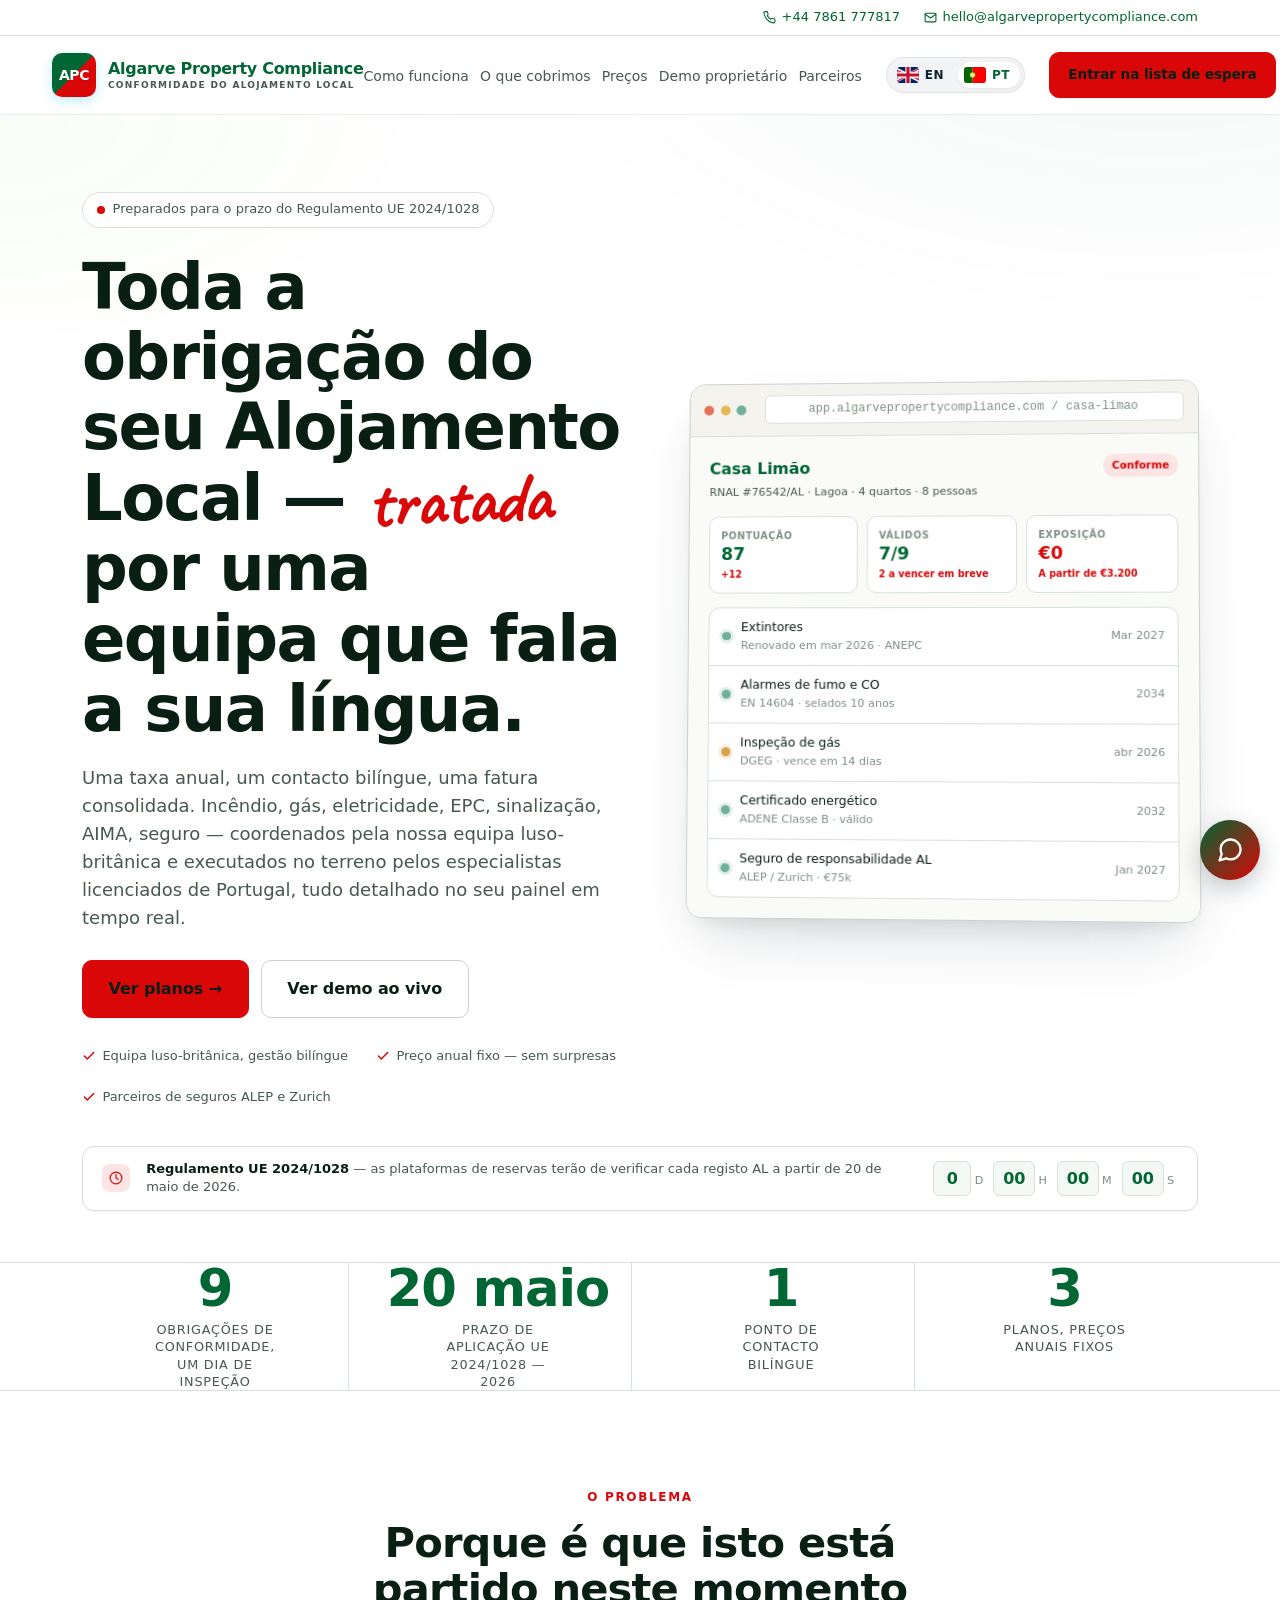
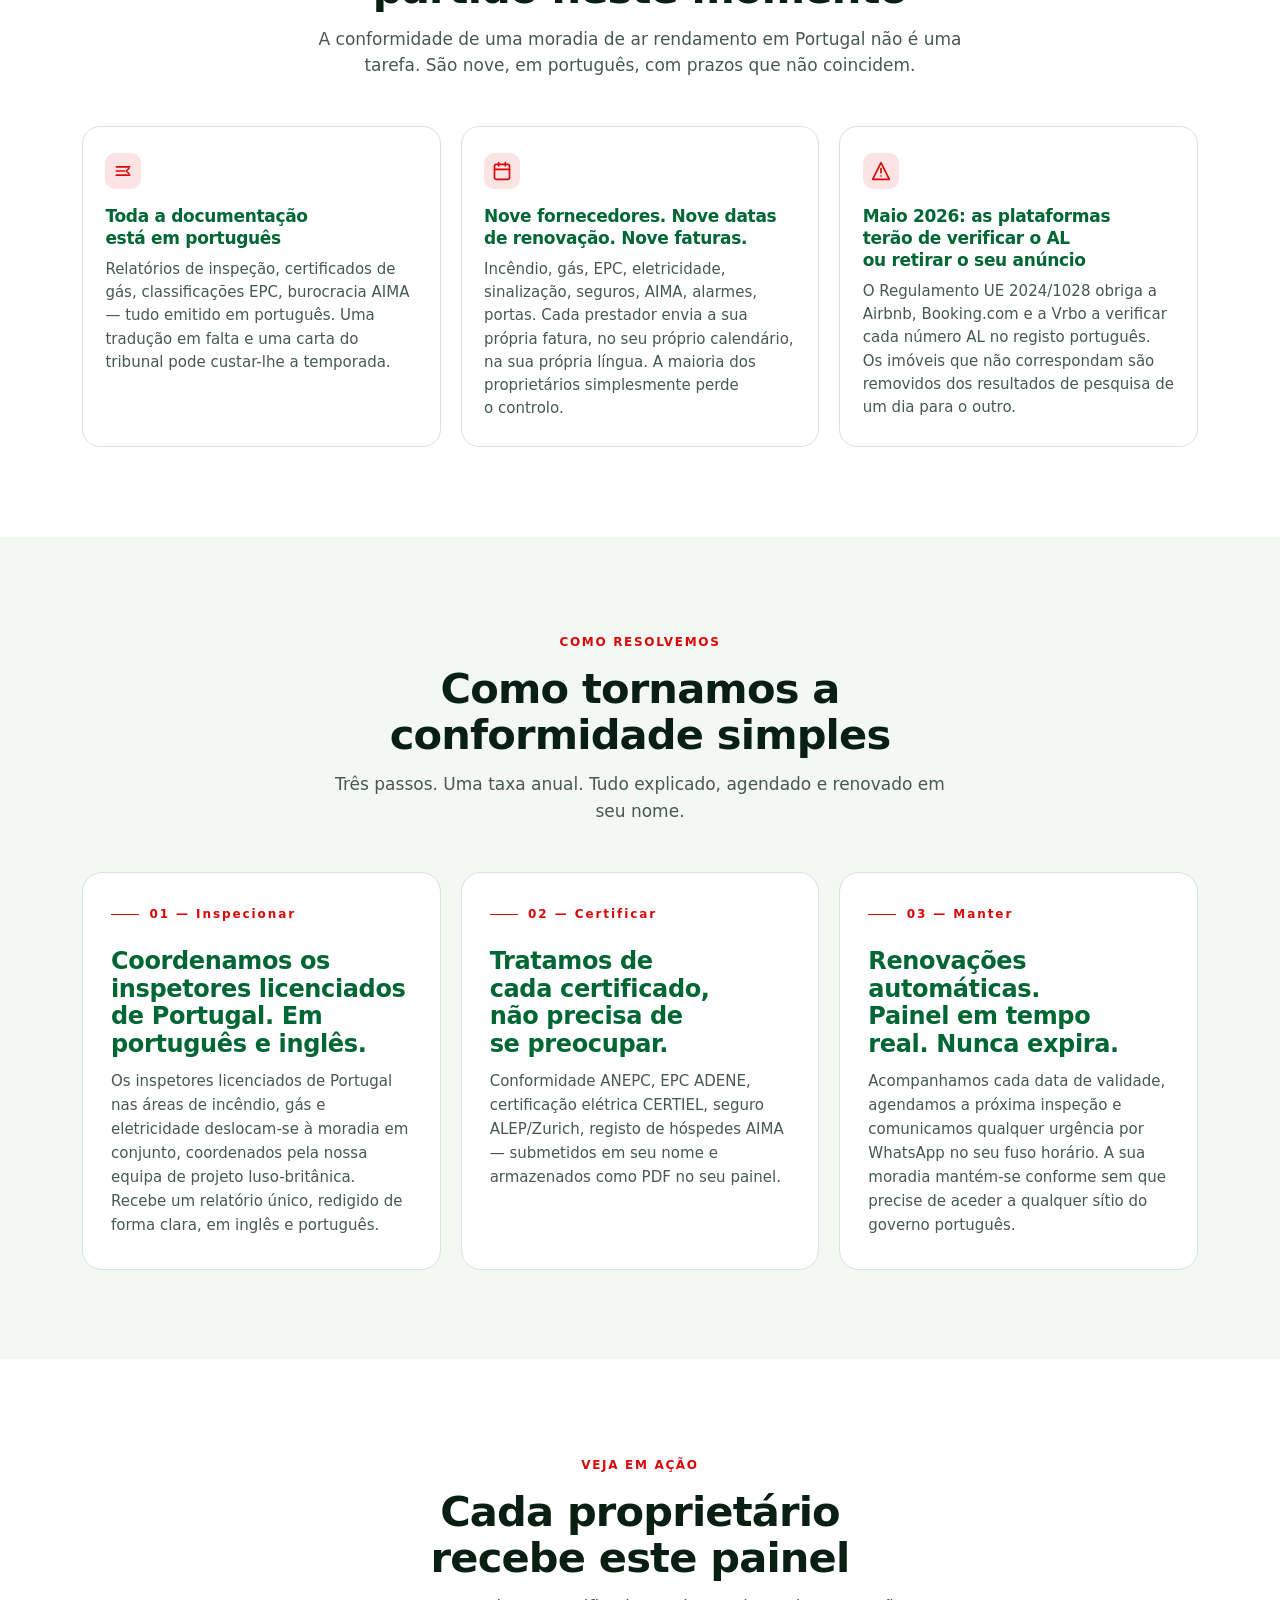
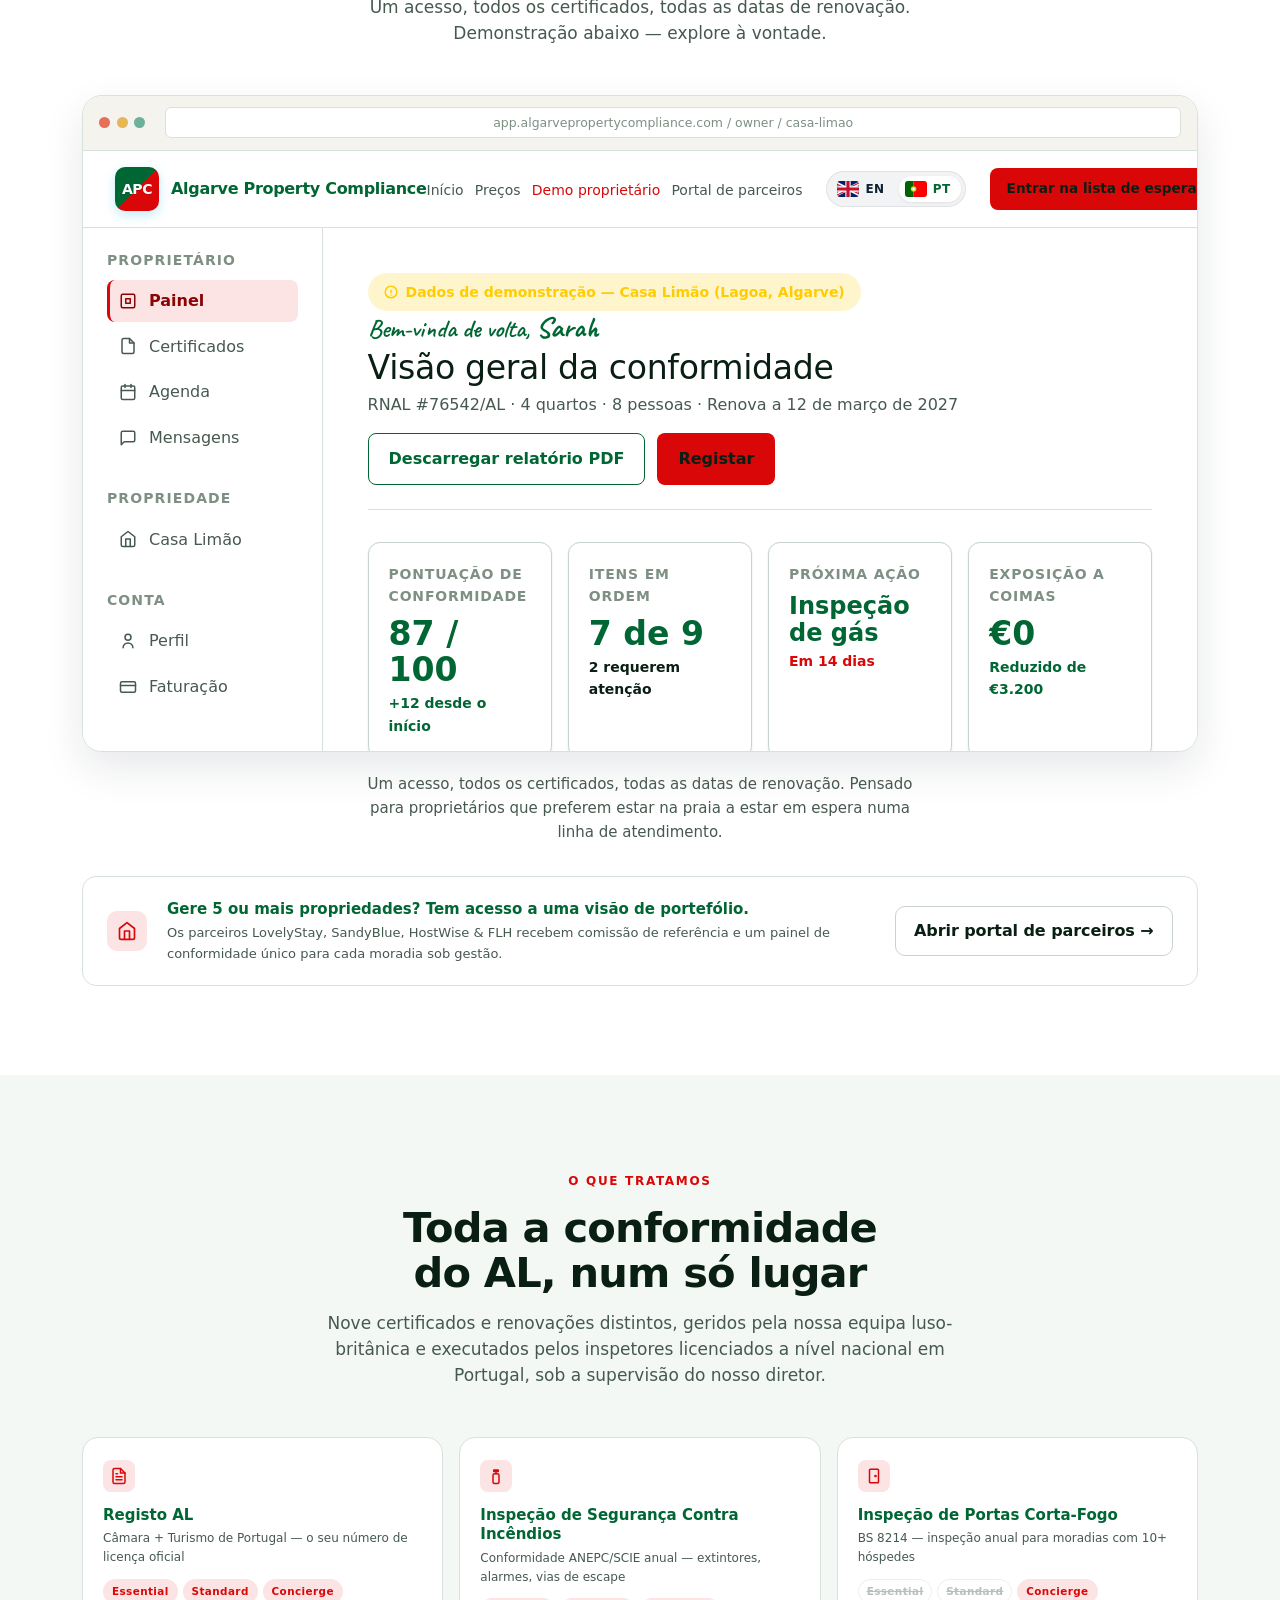
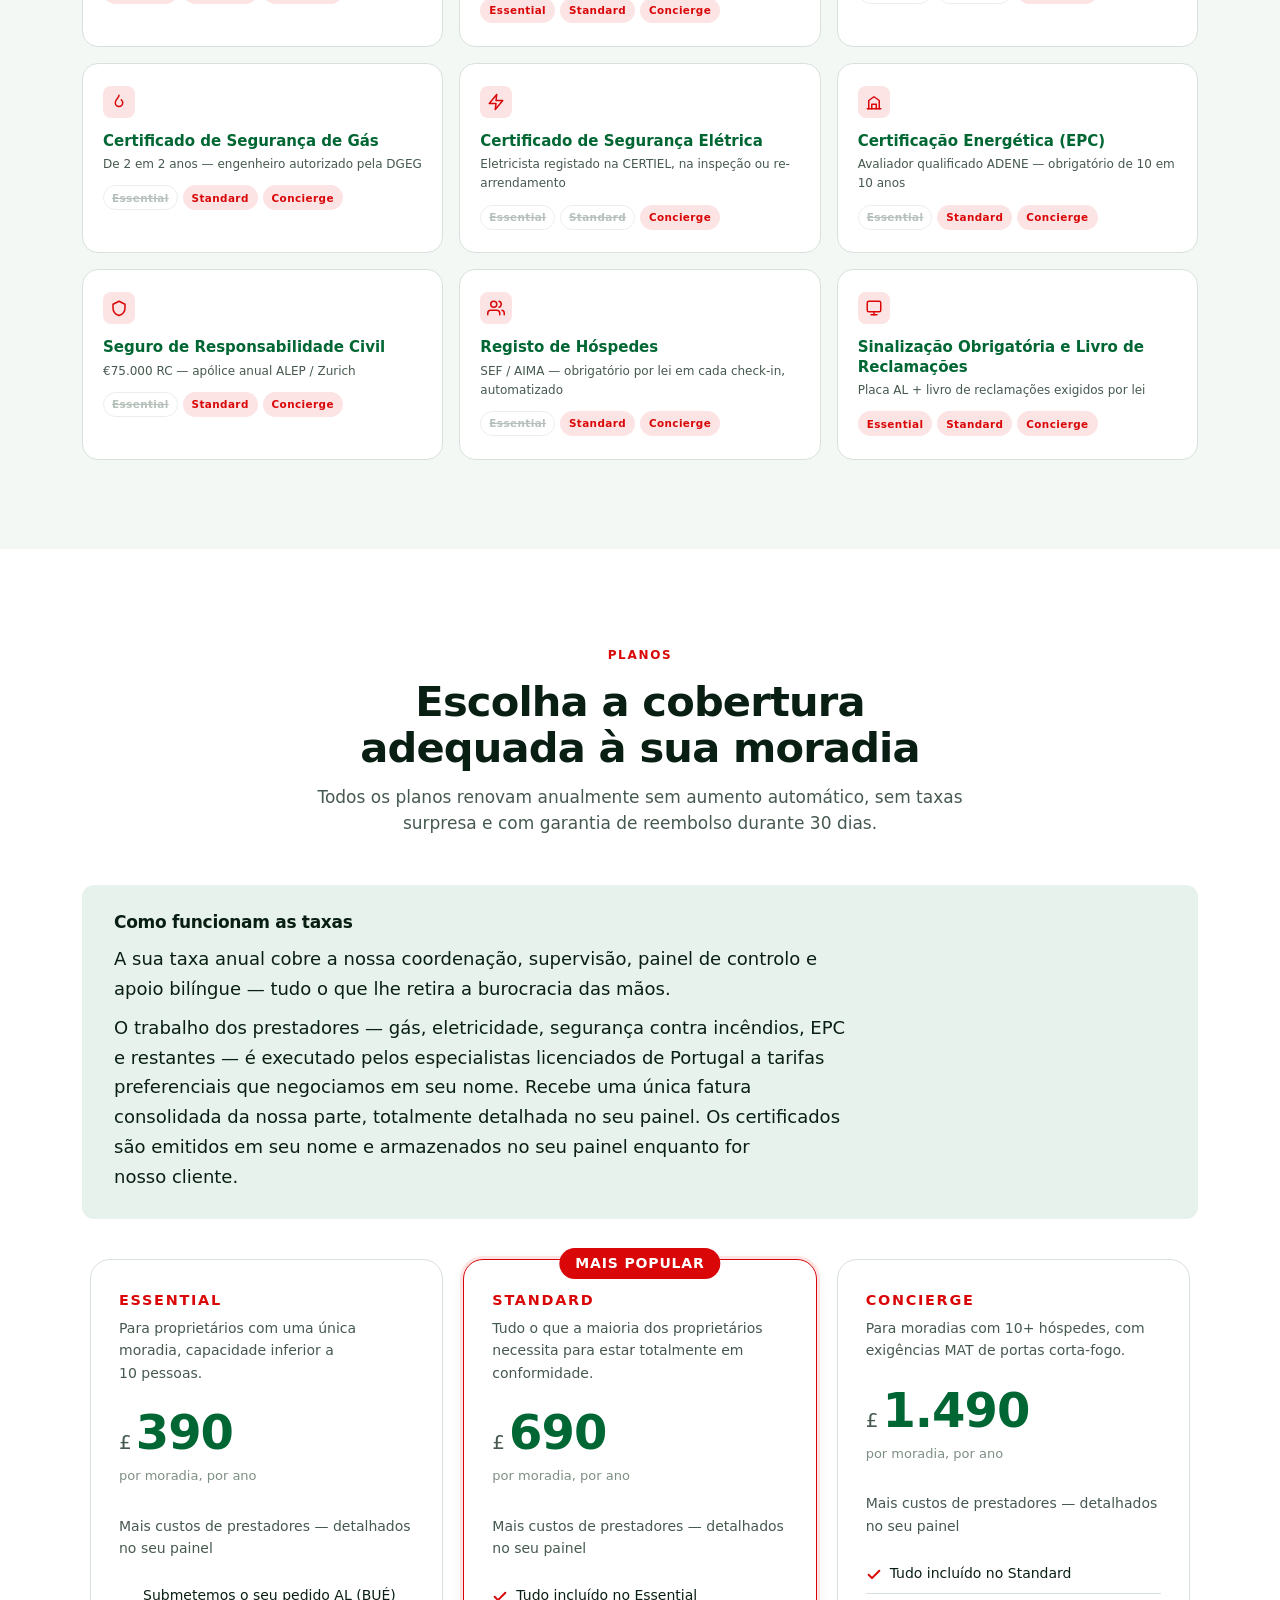
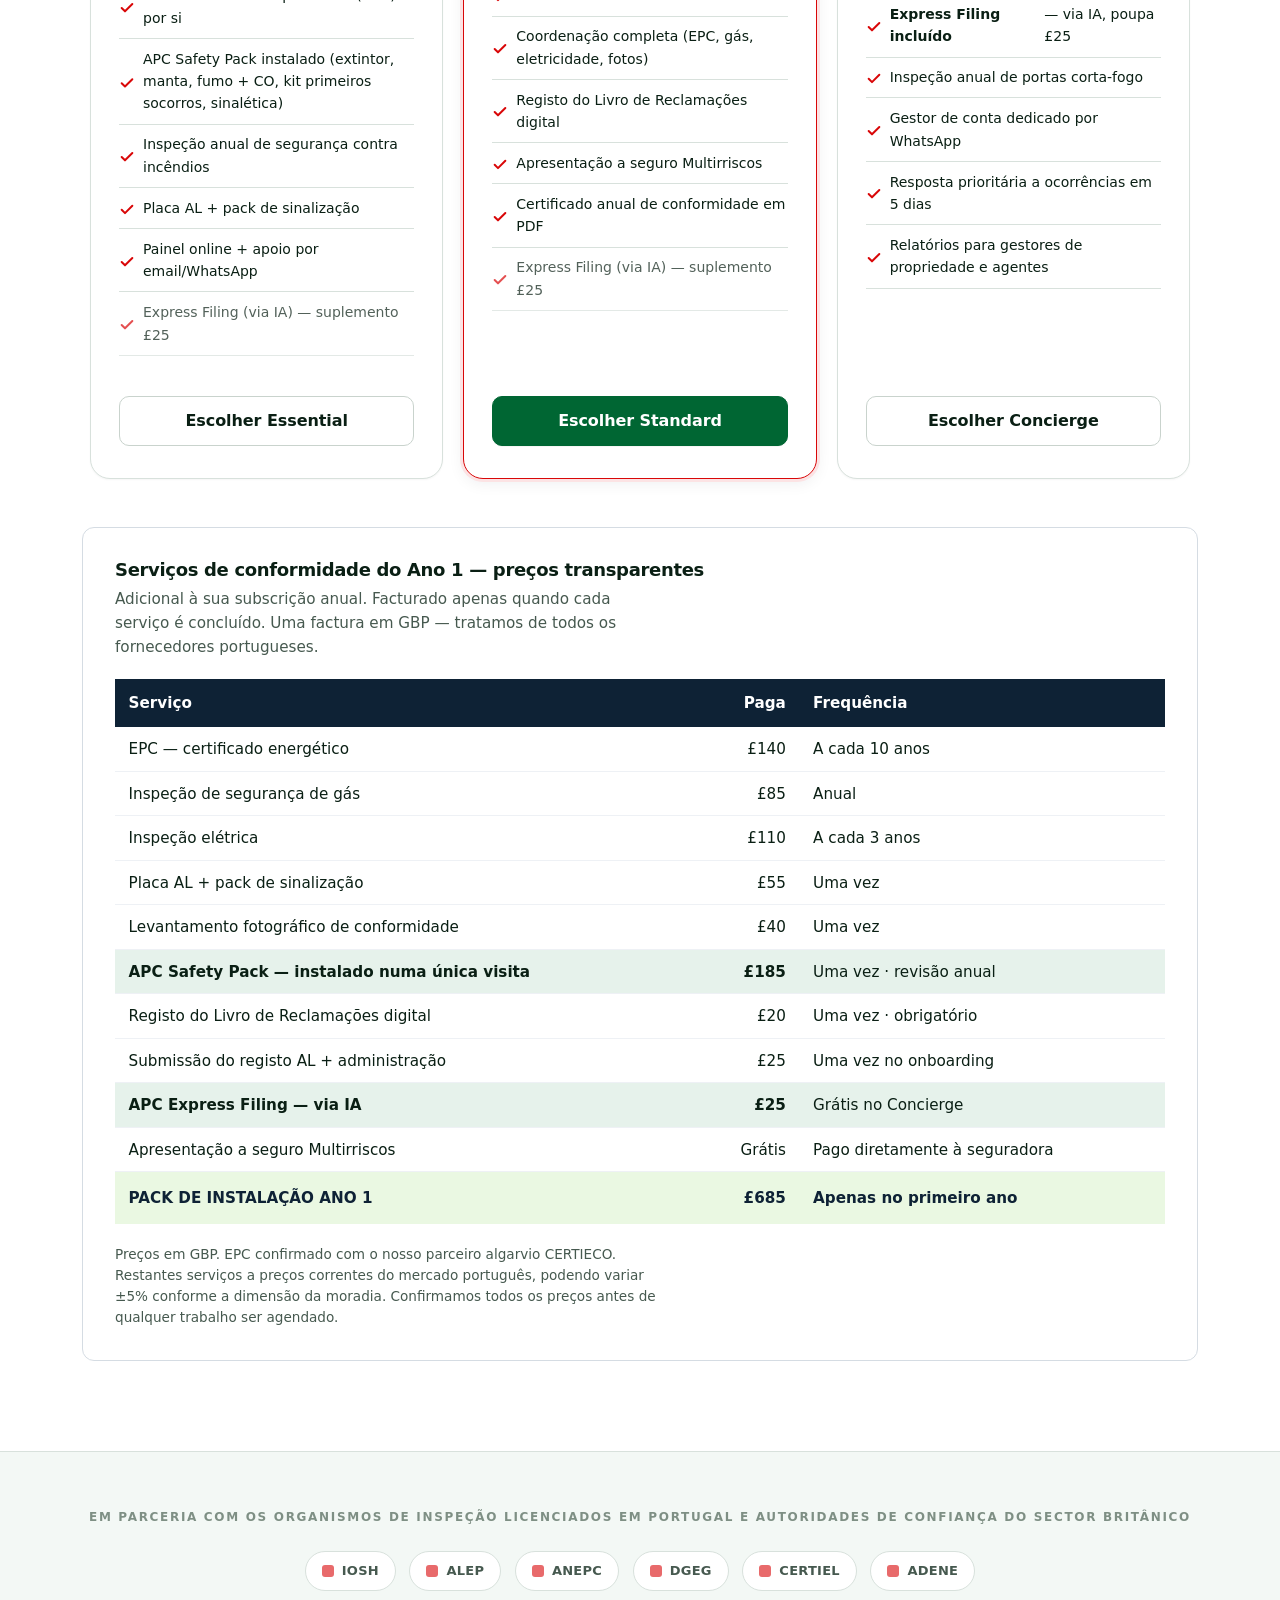
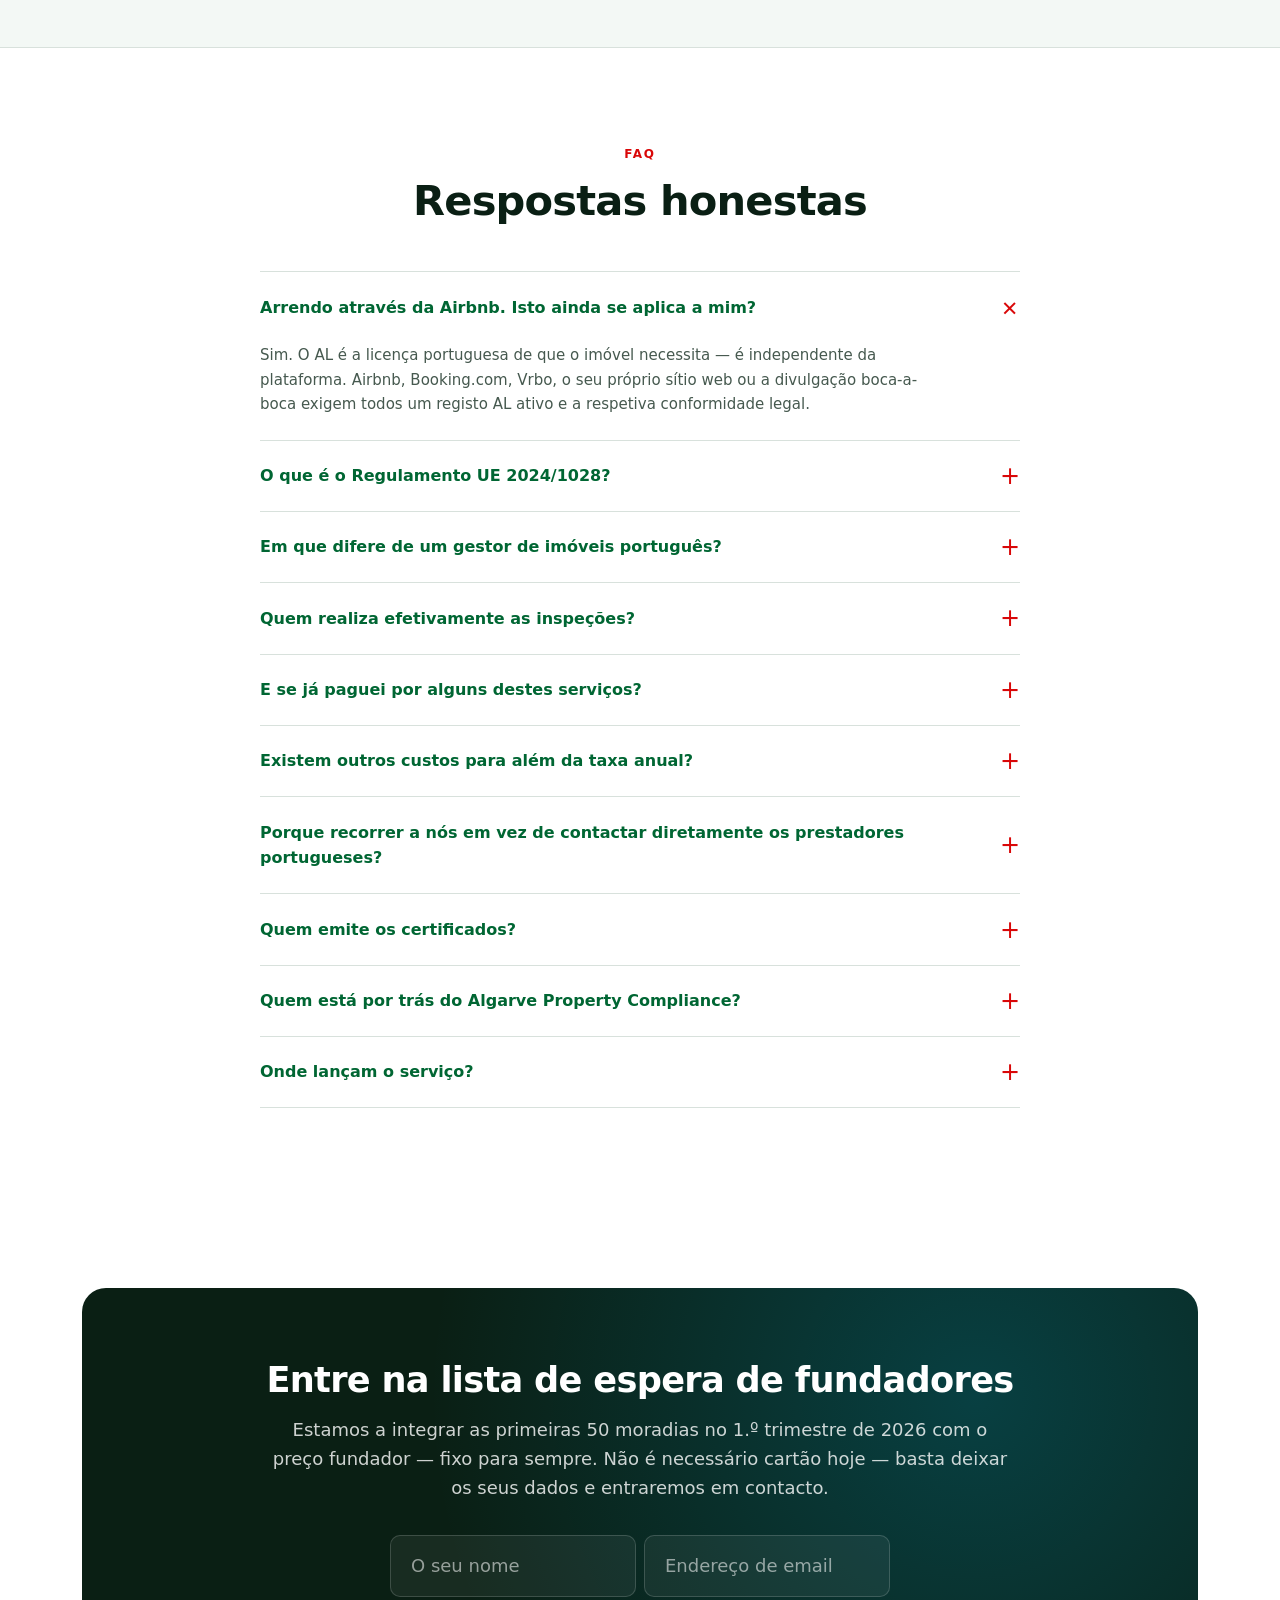
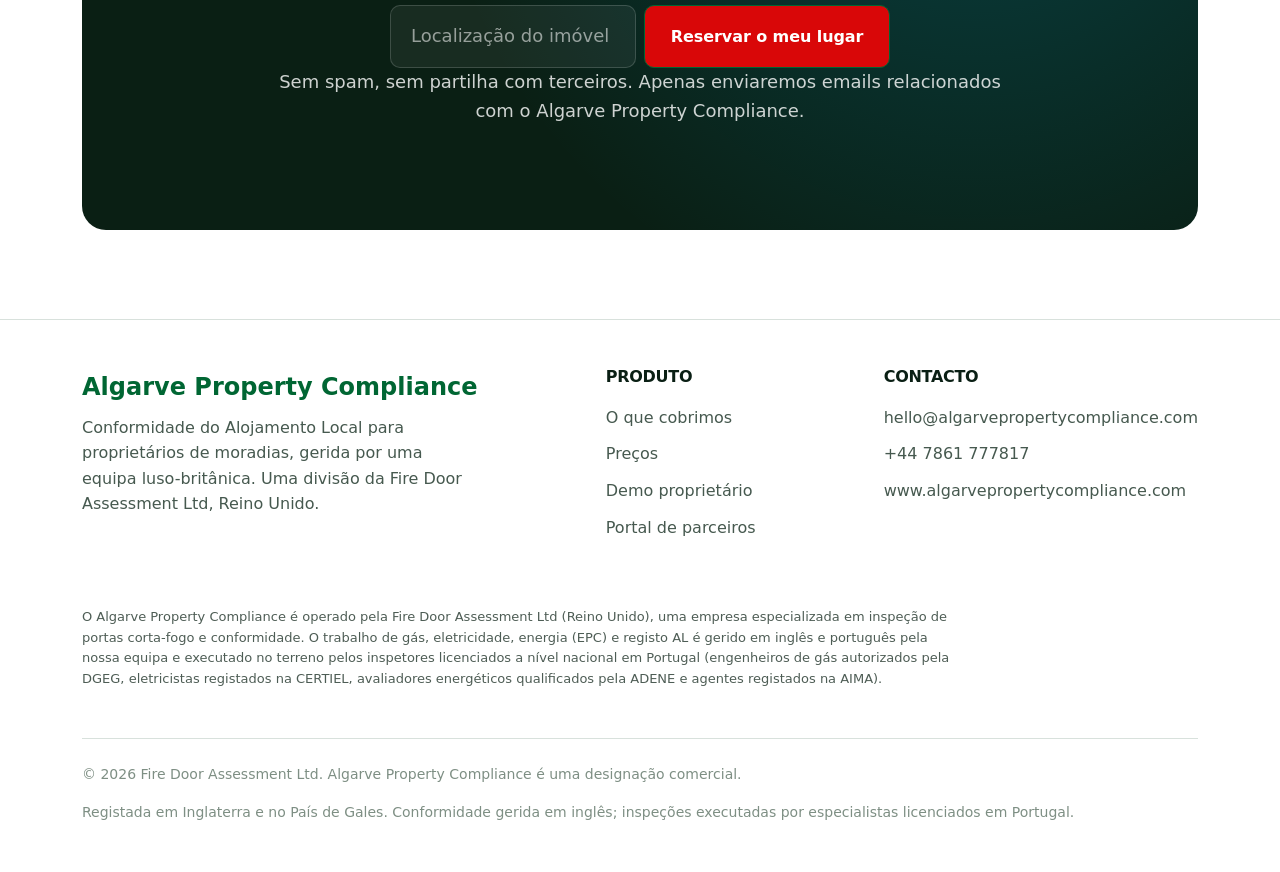
==== commit 4c0c4180: "Update contact details to APC - Email: dave@firedoorassessment.com → hello@algarvepropertycompliance" ====
--- a/index-pt.html
+++ b/index-pt.html
@@ -64,9 +64,9 @@
           <svg width="13" height="13" viewBox="0 0 24 24" fill="none" stroke="currentColor" stroke-width="2" stroke-linecap="round" stroke-linejoin="round" aria-hidden="true"><path d="M22 16.92v3a2 2 0 0 1-2.18 2 19.79 19.79 0 0 1-8.63-3.07A19.5 19.5 0 0 1 4.69 12a19.79 19.79 0 0 1-3.07-8.67A2 2 0 0 1 3.6 1.18h3a2 2 0 0 1 2 1.72c.127.96.361 1.903.7 2.81a2 2 0 0 1-.45 2.11L7.91 8.84a16 16 0 0 0 6.29 6.29l1.17-.97a2 2 0 0 1 2.11-.45c.907.339 1.85.573 2.81.7A2 2 0 0 1 22 16.92z"/></svg>
           +44 7861 777817
         </a>
-        <a href="mailto:dave@firedoorassessment.com">
+        <a href="mailto:hello@algarvepropertycompliance.com">
           <svg width="13" height="13" viewBox="0 0 24 24" fill="none" stroke="currentColor" stroke-width="2" stroke-linecap="round" stroke-linejoin="round" aria-hidden="true"><path d="M4 4h16c1.1 0 2 .9 2 2v12c0 1.1-.9 2-2 2H4c-1.1 0-2-.9-2-2V6c0-1.1.9-2 2-2z"/><polyline points="22,6 12,13 2,6"/></svg>
-          dave@firedoorassessment.com
+          hello@algarvepropertycompliance.com
         </a>
       </div>
     </div>
@@ -762,7 +762,7 @@
                 a mesma disciplina de inspeção britânica e relatórios em inglês à gestão de conformidade AL,
                 com as inspeções no terreno a cargo dos especialistas licenciados a nível nacional em Portugal
                 para gás, eletricidade, energia e registo. Contacte Dave em
-                <a href="mailto:dave@firedoorassessment.com">dave@firedoorassessment.com</a> ou
+                <a href="mailto:hello@algarvepropertycompliance.com">hello@algarvepropertycompliance.com</a> ou
                 +44 7861 777817.
               </div>
             </details>
@@ -804,7 +804,7 @@
             <div class="waitlist__success" data-waitlist-success role="status">
               <strong>Está na lista.</strong>
               Entraremos em contacto em menos de 48 horas. Verifique a sua caixa de entrada para uma confirmação de
-              dave@firedoorassessment.com.
+              hello@algarvepropertycompliance.com.
             </div>
 
             <p class="waitlist__small">
@@ -840,9 +840,9 @@
           <div>
             <h4 class="footer__heading">Contacto</h4>
             <ul class="footer__list">
-              <li><a href="mailto:dave@firedoorassessment.com">dave@firedoorassessment.com</a></li>
+              <li><a href="mailto:hello@algarvepropertycompliance.com">hello@algarvepropertycompliance.com</a></li>
               <li><a href="tel:+447861777817">+44 7861 777817</a></li>
-              <li><a href="https://www.firedoorassessment.co.uk">firedoorassessment.co.uk</a></li>
+              <li><a href="https://www.algarvepropertycompliance.com">www.algarvepropertycompliance.com</a></li>
             </ul>
           </div>
         </div>
